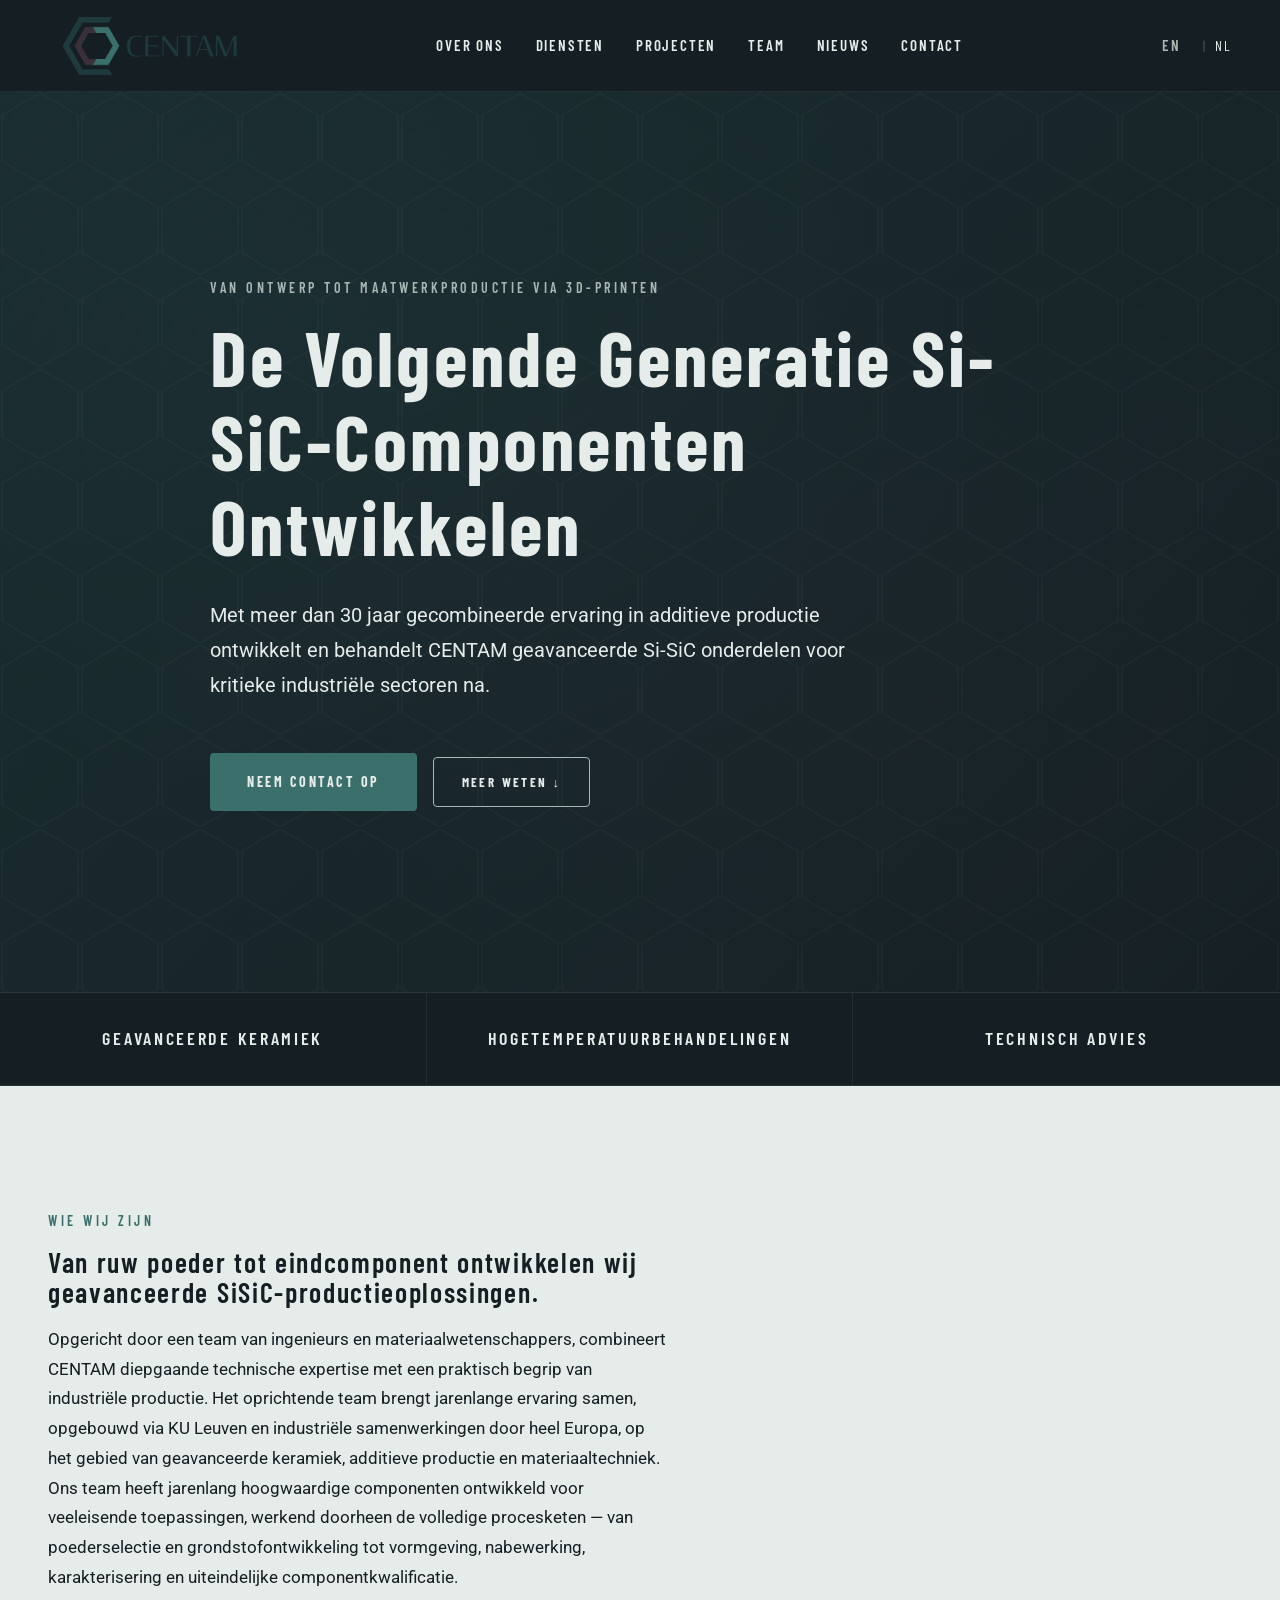
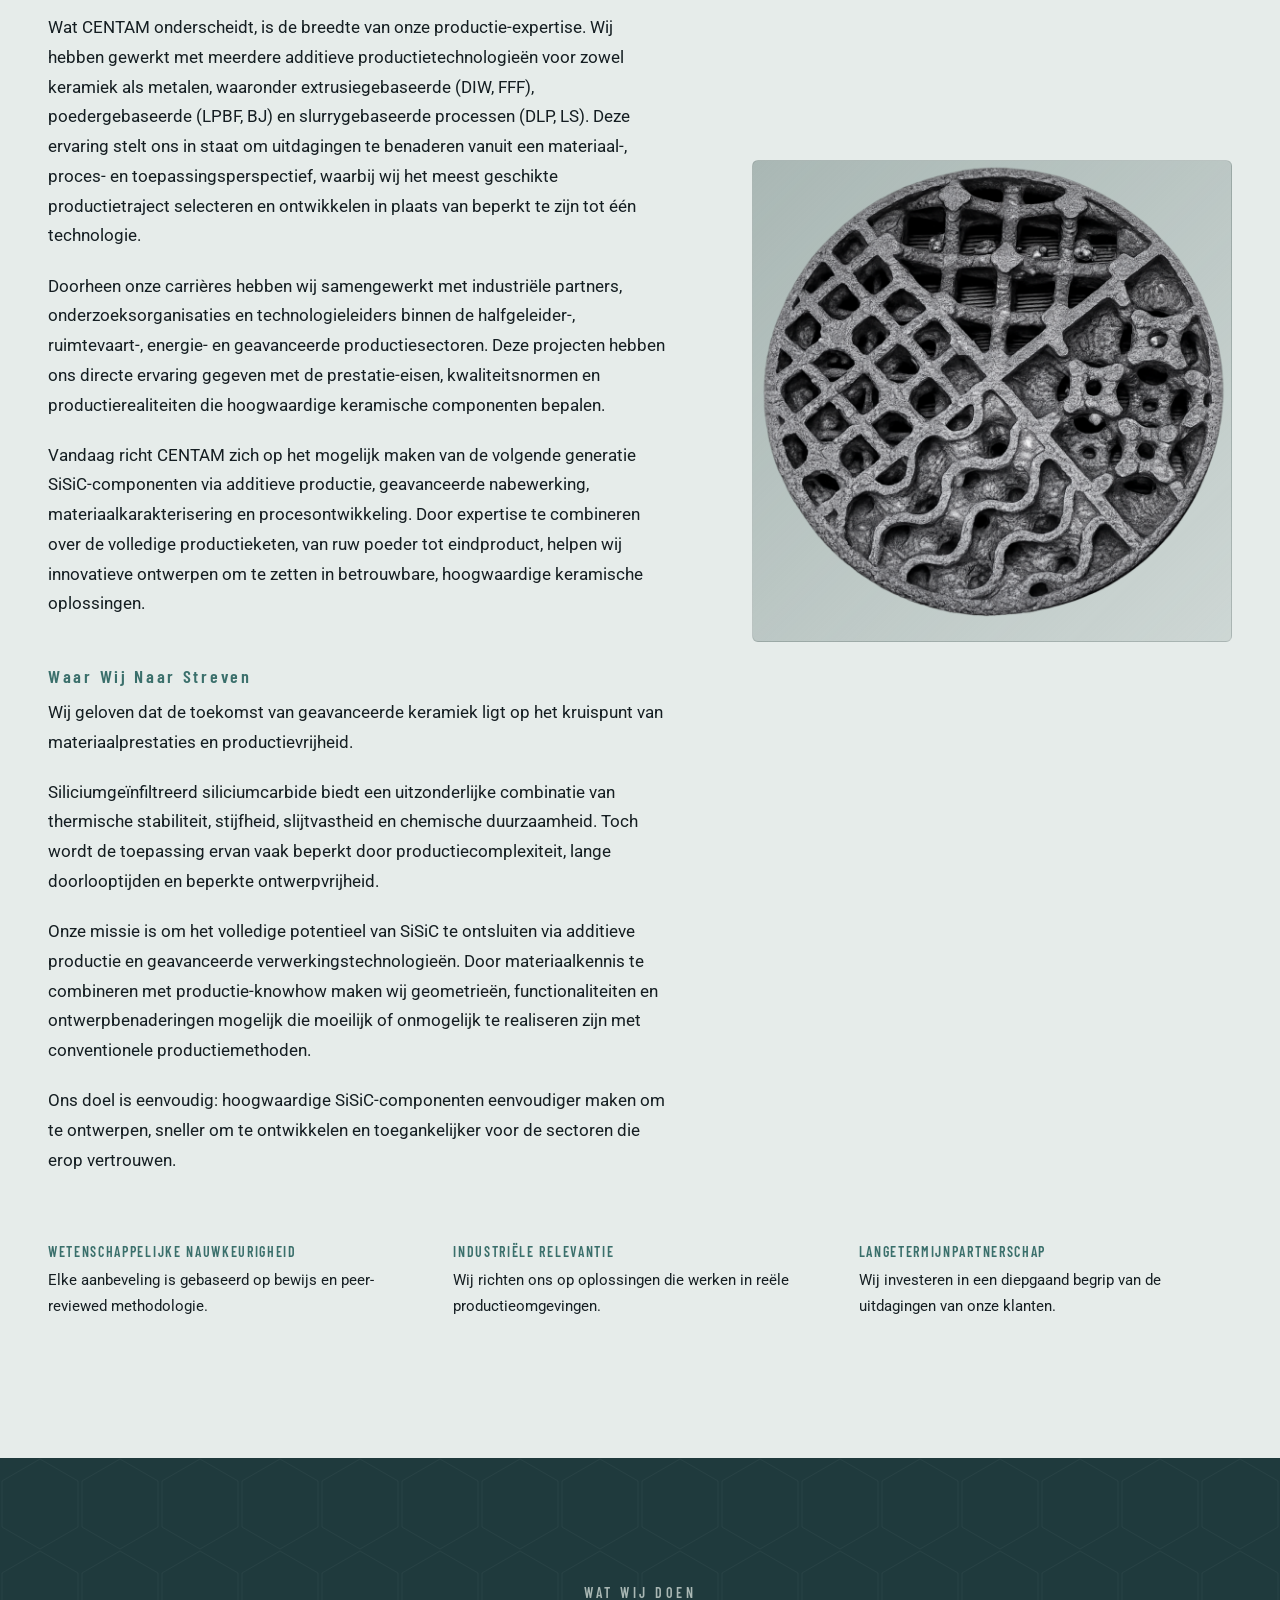
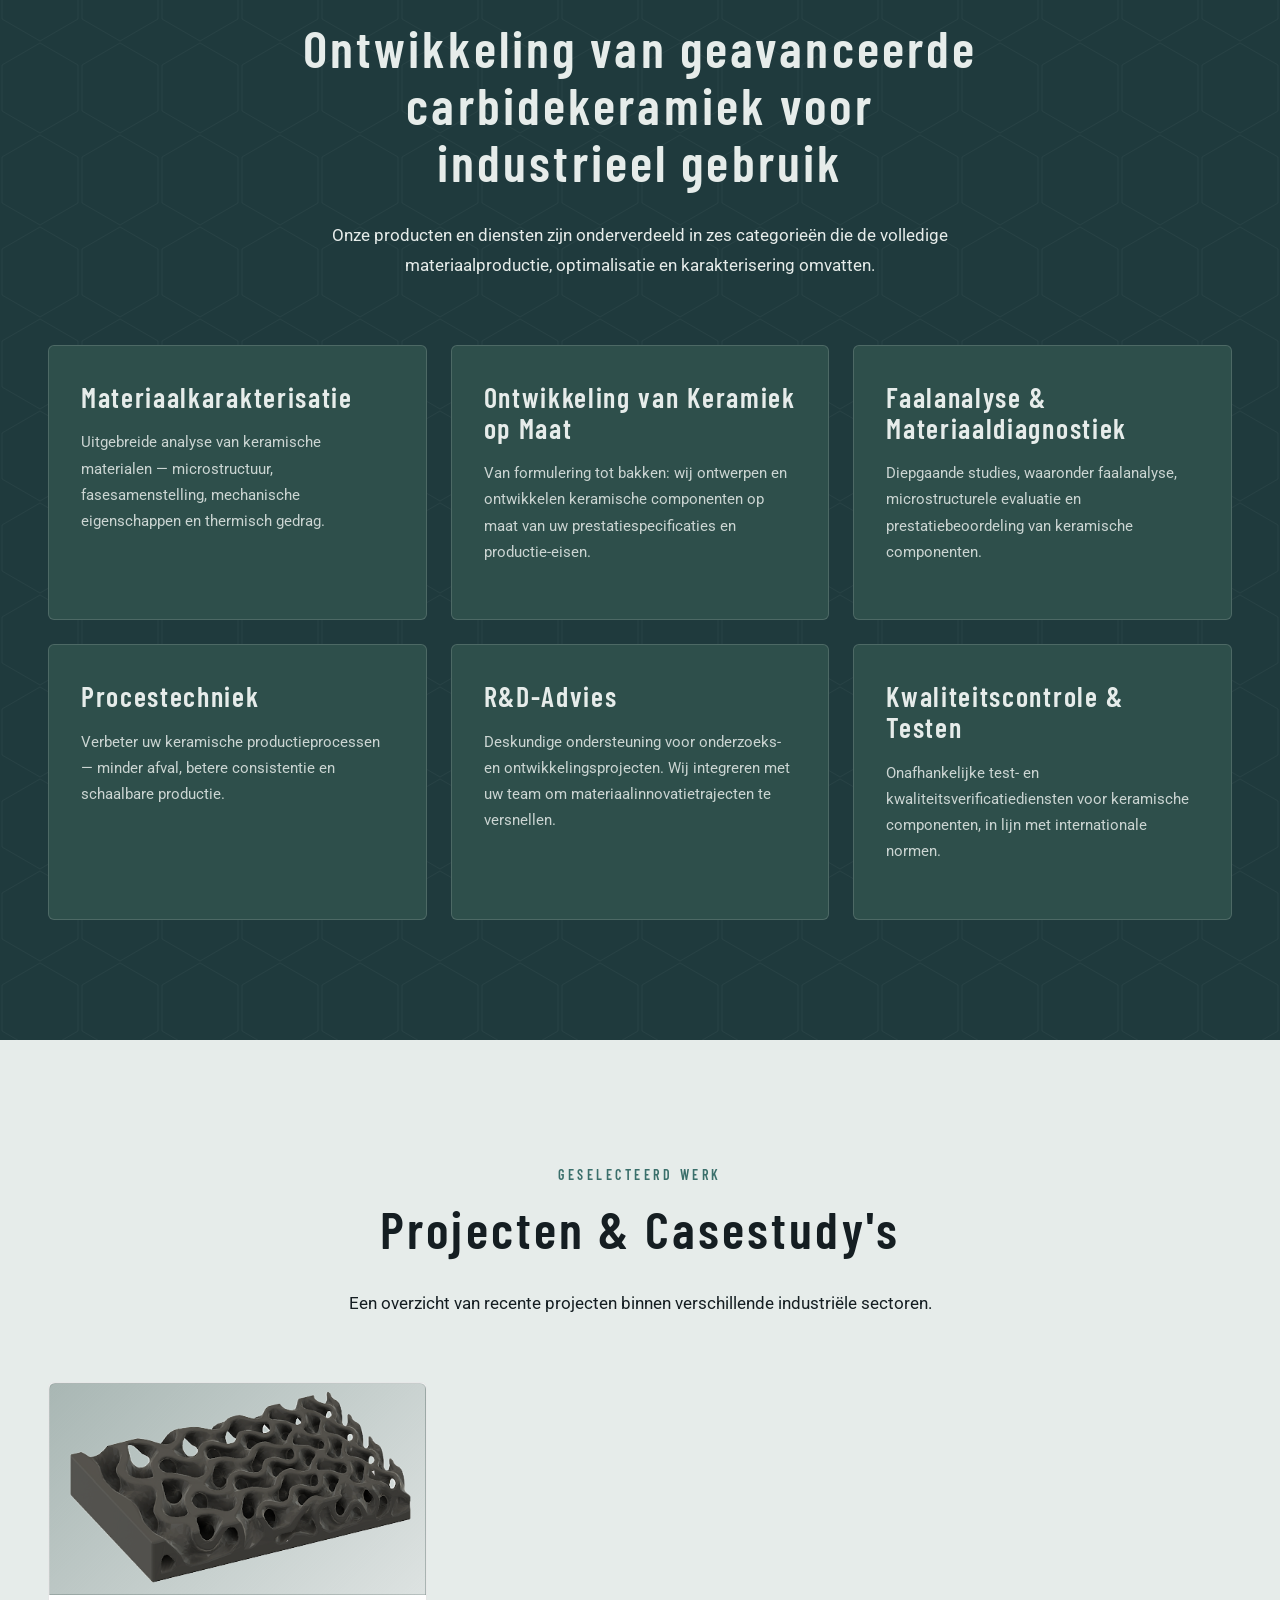
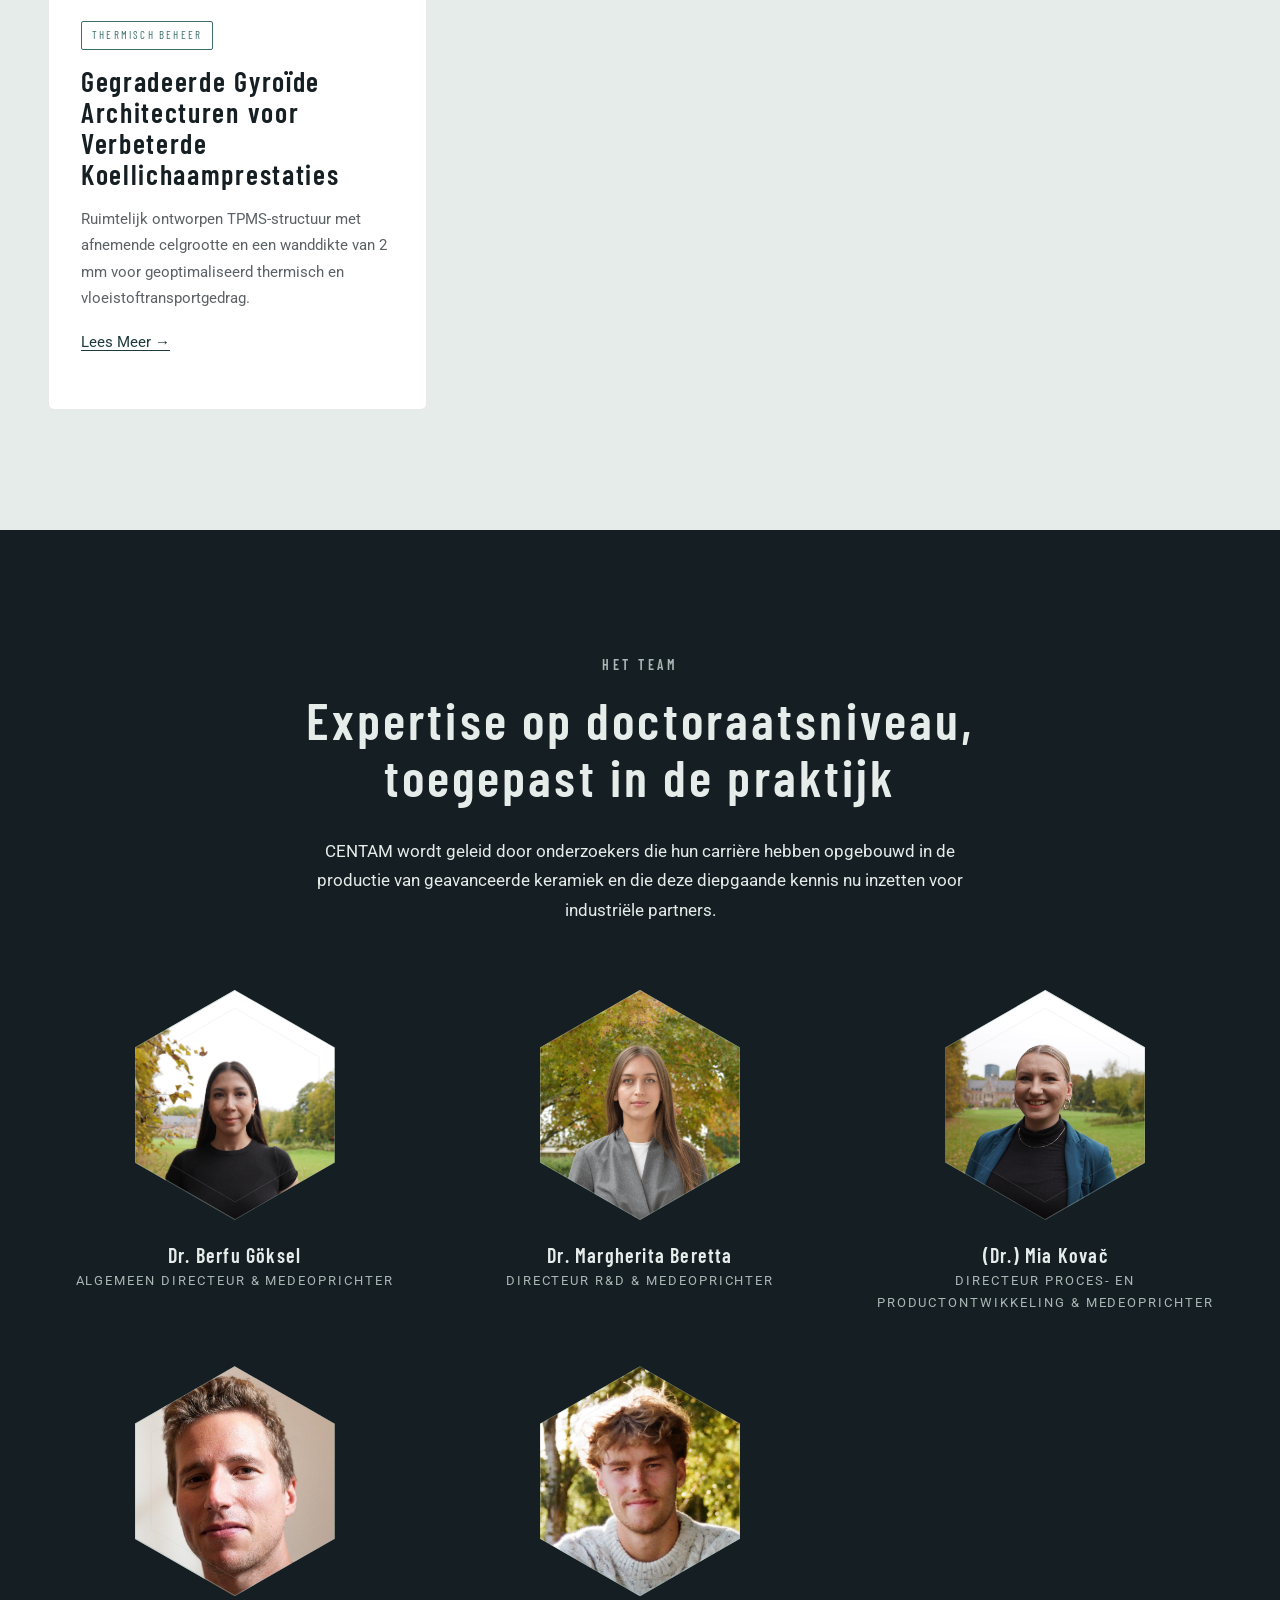
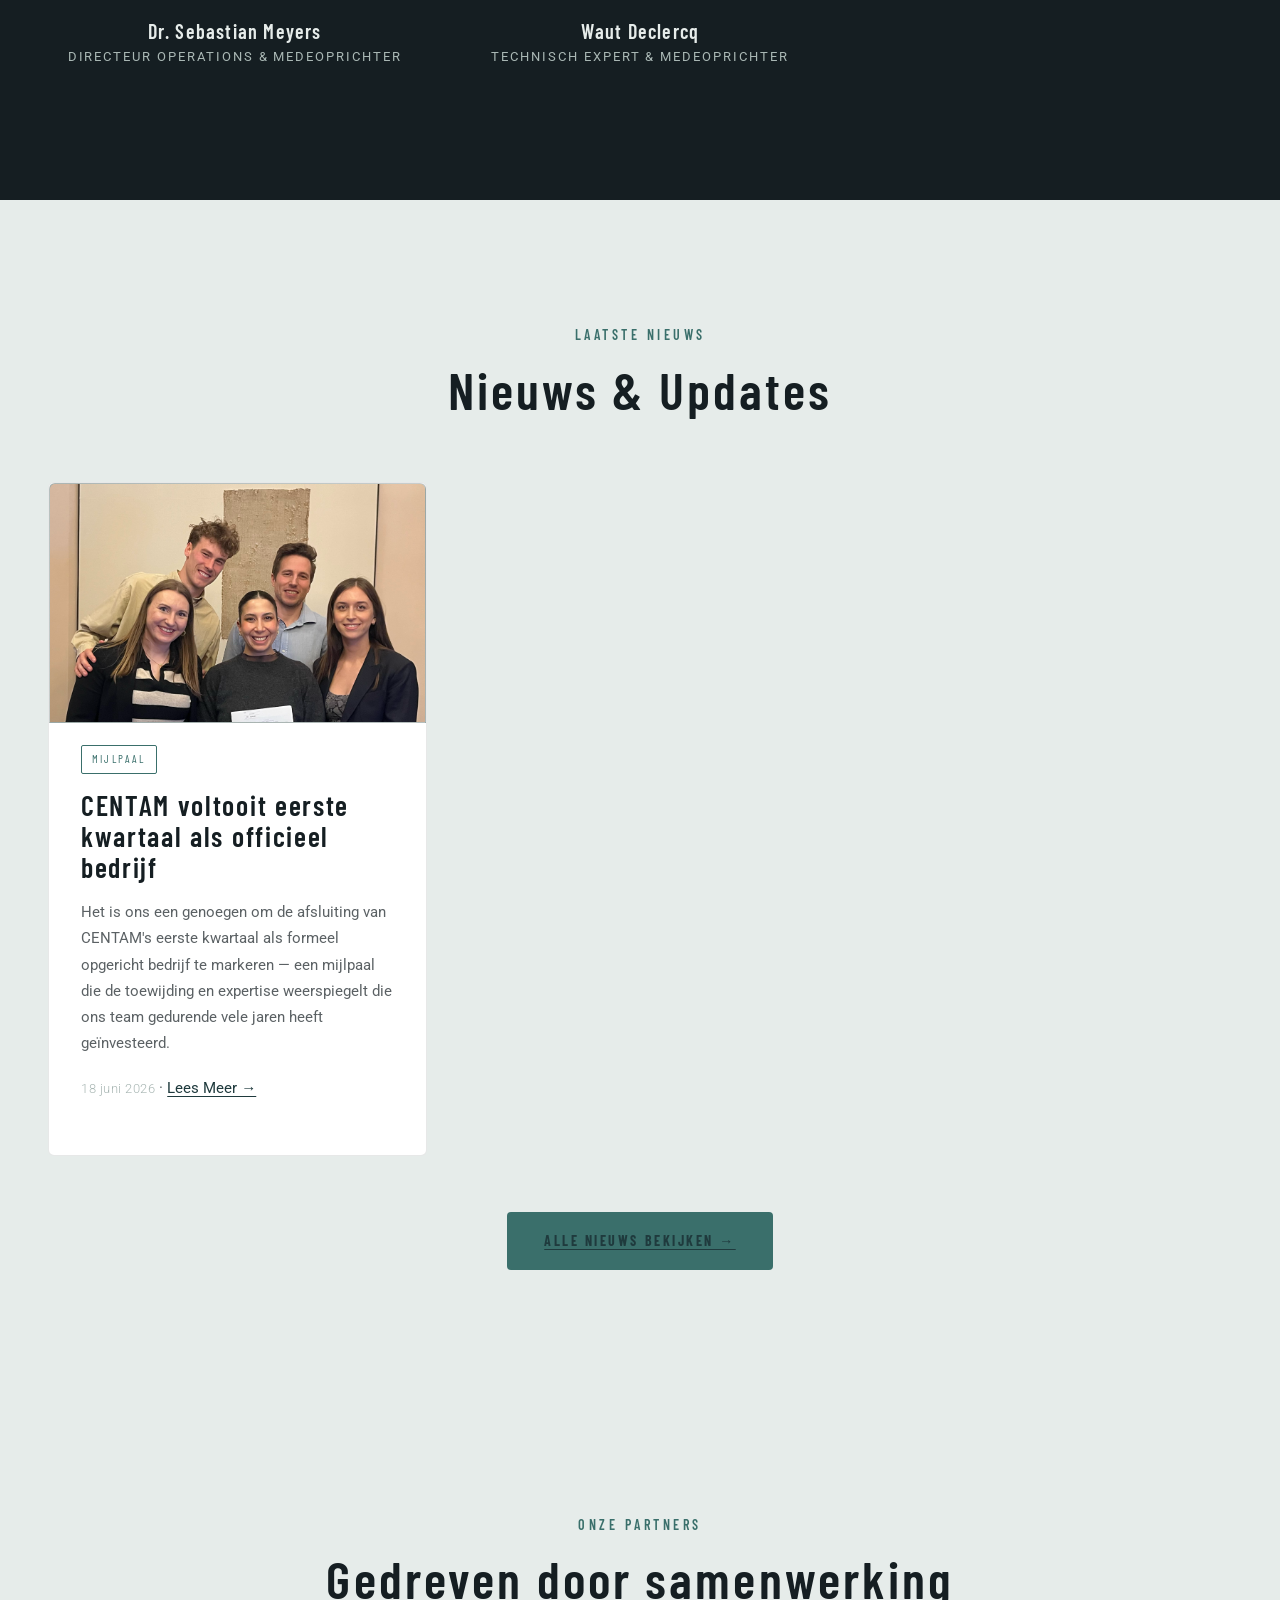
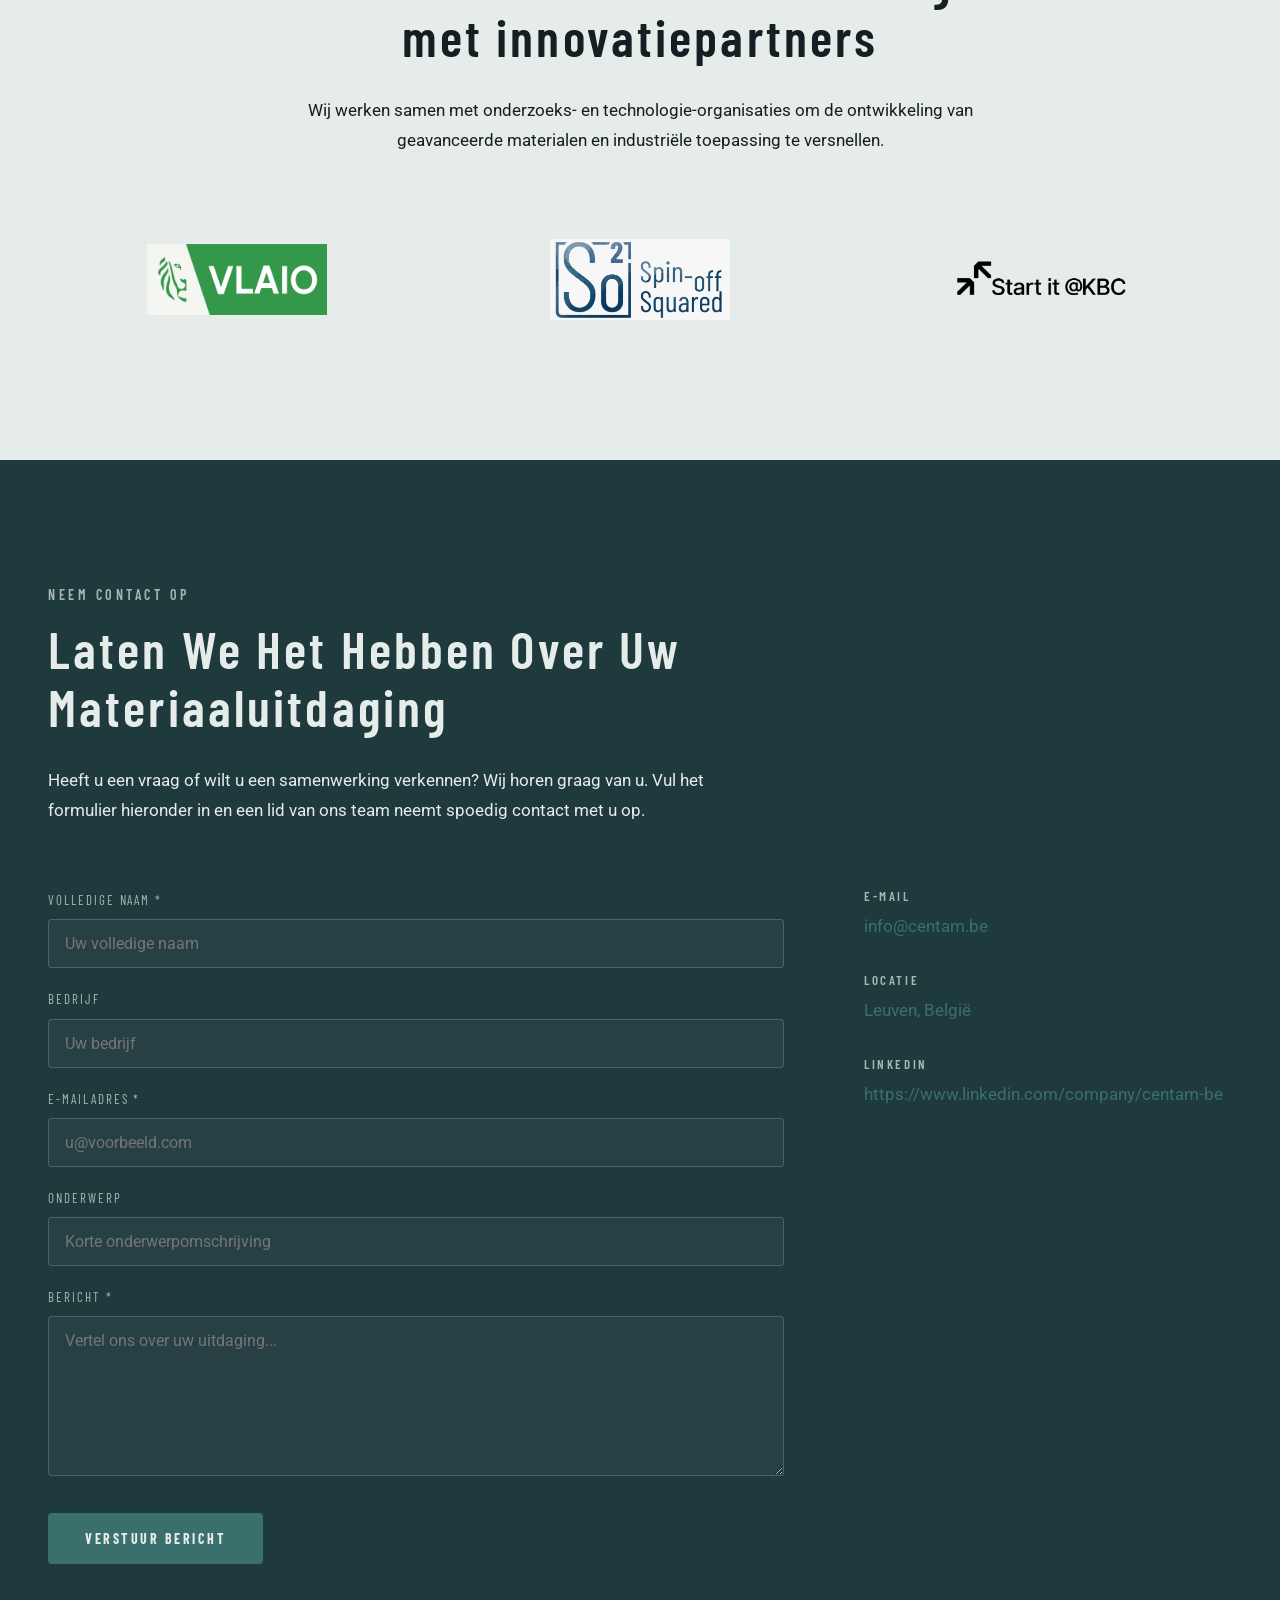
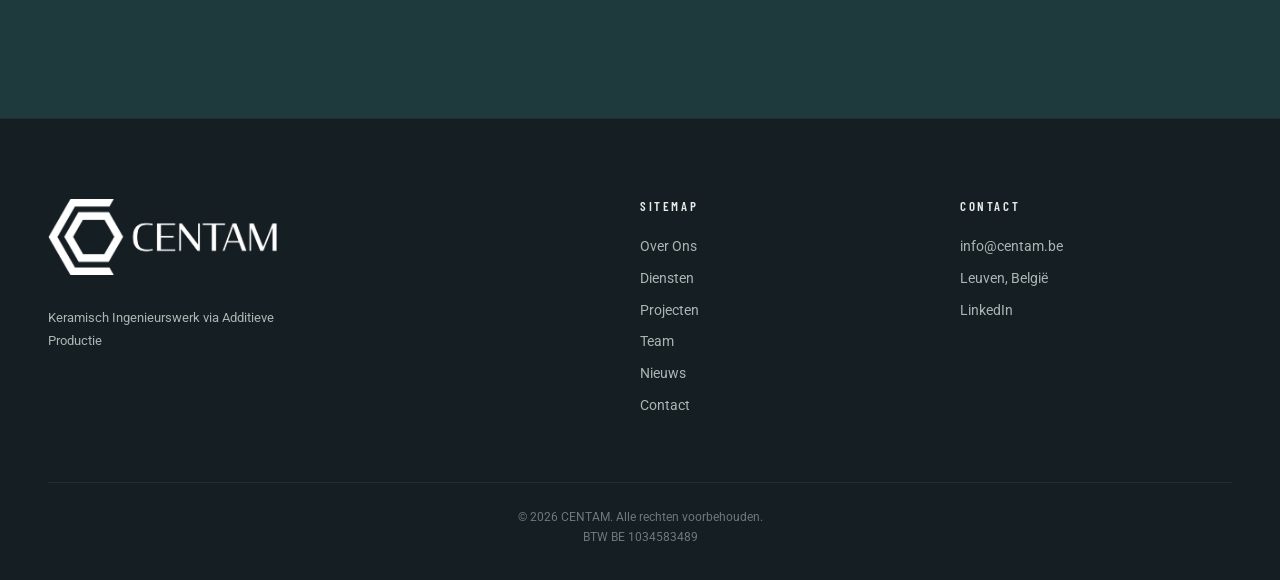
==== nl/index.html @ 3ed4b767 "fix contact error message" ====
<!doctype html>
<html lang="nl">
  <head>
    <meta charset="UTF-8" />
    <meta name="viewport" content="width=device-width, initial-scale=1.0" />
    <link rel="icon" type="image/png" sizes="32x32" href="../favicon-32x32.png" />
    <link rel="icon" type="image/png" sizes="16x16" href="../favicon-16x16.png" />
    <link rel="apple-touch-icon" sizes="180x180" href="../apple-touch-icon.png" />
    <title>CENTAM | Geavanceerde Keramiek &amp; Metalen | België</title>
    <meta name="description" content="CENTAM ontwikkelt en behandelt geavanceerde Si-SiC keramische onderdelen via additieve productie voor de ruimtevaart-, energie-, halfgeleider- en industriële sector. Gevestigd in Leuven, België." />
    <meta property="og:type" content="website" />
    <meta property="og:title" content="CENTAM | Geavanceerde Keramiek &amp; Metalen | België" />
    <meta property="og:description" content="CENTAM ontwikkelt en behandelt geavanceerde Si-SiC keramische onderdelen via additieve productie voor de ruimtevaart-, energie-, halfgeleider- en industriële sector." />
    <meta property="og:image" content="https://centam.be/assets/Centam_Logo_Hexagon_Name_Green_Maroon_300dpi.png" />
    <meta property="og:url" content="https://centam.be/nl/" />

    <!-- Google Fonts -->
    <link rel="preconnect" href="https://fonts.googleapis.com" />
    <link rel="preconnect" href="https://fonts.gstatic.com" crossorigin />
    <link
      href="https://fonts.googleapis.com/css2?family=Barlow+Condensed:wght@500;600;700&family=Roboto:wght@300;400;500&display=swap"
      rel="stylesheet"
    />

    <!-- Site styles -->
    <link rel="stylesheet" href="../styles.css" />
  </head>
  <body>
    <!-- ============================================================
       SITE HEADER / NAVIGATION (sticky, transparent over hero)
       ============================================================ -->
    <header class="site-header">
      <div class="nav-inner">
        <a href="#" class="nav-logo">
          <img
            src="/assets/Centam_Logo_Hexagon_Name_Green_Maroon_300dpi.png"
            alt="Keramisch ingenieurswerk via additieve productie"
          />
        </a>
        <nav class="nav-menu" id="primary-nav">
          <a href="#about">Over Ons</a>
          <a href="#services">Diensten</a>
          <a href="#projects">Projecten</a>
          <a href="#team">Team</a>
          <a href="#news">Nieuws</a>
          <a href="#contact">Contact</a>
          <a href="../index.html" class="nav-lang-mobile js-lang-link">EN</a>
        </nav>
        <div class="nav-lang"><a href="../index.html" class="js-lang-link">EN</a><span class="nav-lang__divider">|</span><span class="nav-lang__active">NL</span></div>
        <button
          class="nav-toggle"
          aria-label="Navigatiemenu in-/uitschakelen"
          aria-expanded="false"
          aria-controls="primary-nav"
        >
          <span></span><span></span><span></span>
        </button>
      </div>
    </header>

    <main>
      <!-- ========================================================
         HERO — Dark Green
         ======================================================== -->
      <section class="centam-hero" id="hero">
        <div class="img-hero"></div>
        <div>
          <div class="centam-eyebrow">
            Van ontwerp tot maatwerkproductie via 3D-printen
          </div>
          <h1>De Volgende Generatie Si-SiC-Componenten Ontwikkelen</h1>
          <p>
            Met meer dan 30 jaar gecombineerde ervaring in additieve productie
            ontwikkelt en behandelt CENTAM geavanceerde Si-SiC onderdelen voor
            kritieke industriële sectoren na.
          </p>
          <div class="hero-actions">
            <a href="mailto:info@centam.be" class="centam-button" target="_blank" rel="noopener noreferrer">Neem Contact Op</a>
            <a href="#about" class="centam-button centam-button-ghost"
              >Meer Weten ↓</a
            >
          </div>
        </div>
      </section>

      <!-- ========================================================
         PILLARS — Near Black strip
         ======================================================== -->
      <div class="centam-pillars">
        <div><h4>Geavanceerde Keramiek</h4></div>
        <div><h4>Hogetemperatuurbehandelingen</h4></div>
        <div><h4>Technisch Advies</h4></div>
      </div>

      <!-- ========================================================
         ABOUT — Cream
         ======================================================== -->
      <section class="centam-section centam-section-light" id="about">
        <div class="centam-container">
          <div class="about-grid">
            <div>
              <span class="maroon-bar"></span>
              <div class="centam-eyebrow">Wie Wij Zijn</div>
              <h3>Van ruw poeder tot eindcomponent ontwikkelen wij geavanceerde SiSiC-productieoplossingen.</h3>
            <p>Opgericht door een team van ingenieurs en materiaalwetenschappers, combineert CENTAM diepgaande technische expertise met een praktisch begrip van industriële productie. Het oprichtende team brengt jarenlange ervaring samen, opgebouwd via KU Leuven en industriële samenwerkingen door heel Europa, op het gebied van geavanceerde keramiek, additieve productie en materiaaltechniek. Ons team heeft jarenlang hoogwaardige componenten ontwikkeld voor veeleisende toepassingen, werkend doorheen de volledige procesketen — van poederselectie en grondstofontwikkeling tot vormgeving, nabewerking, karakterisering en uiteindelijke componentkwalificatie.</p>
              <p>
                Wat CENTAM onderscheidt, is de breedte van onze productie-expertise. Wij hebben gewerkt met meerdere additieve productietechnologieën voor zowel keramiek als metalen, waaronder extrusiegebaseerde (DIW, FFF), poedergebaseerde (LPBF, BJ) en slurrygebaseerde processen (DLP, LS). Deze ervaring stelt ons in staat om uitdagingen te benaderen vanuit een materiaal-, proces- en toepassingsperspectief, waarbij wij het meest geschikte productietraject selecteren en ontwikkelen in plaats van beperkt te zijn tot één technologie.</p>
            <p>Doorheen onze carrières hebben wij samengewerkt met industriële partners, onderzoeksorganisaties en technologieleiders binnen de halfgeleider-, ruimtevaart-, energie- en geavanceerde productiesectoren. Deze projecten hebben ons directe ervaring gegeven met de prestatie-eisen, kwaliteitsnormen en productierealiteiten die hoogwaardige keramische componenten bepalen.
              </p>
              <p>
                Vandaag richt CENTAM zich op het mogelijk maken van de volgende generatie SiSiC-componenten via additieve
                productie, geavanceerde nabewerking, materiaalkarakterisering en procesontwikkeling. Door expertise te combineren over de volledige productieketen, van ruw poeder tot eindproduct, helpen wij innovatieve ontwerpen om te zetten in betrouwbare, hoogwaardige keramische oplossingen.
              </p>
              <h3 class="about-strive-heading">Waar Wij Naar Streven</h3>
              <p>
                Wij geloven dat de toekomst van geavanceerde keramiek ligt op het kruispunt van materiaalprestaties en productievrijheid.</p>
            <p>Siliciumgeïnfiltreerd siliciumcarbide biedt een uitzonderlijke combinatie van thermische stabiliteit, stijfheid, slijtvastheid en chemische duurzaamheid. Toch wordt de toepassing ervan vaak beperkt door productiecomplexiteit, lange doorlooptijden en beperkte ontwerpvrijheid.</p>
            <p> Onze
                missie is om het volledige potentieel van SiSiC te ontsluiten via additieve productie en geavanceerde verwerkingstechnologieën. Door materiaalkennis te combineren met productie-knowhow maken wij geometrieën, functionaliteiten en ontwerpbenaderingen mogelijk die moeilijk of onmogelijk te realiseren zijn met conventionele productiemethoden.</p>
            <p>Ons doel is eenvoudig: hoogwaardige
                SiSiC-componenten eenvoudiger maken om te ontwerpen, sneller om te ontwikkelen en toegankelijker voor de sectoren die erop vertrouwen.
              </p>
            </div>
            <div>
              <div class="img-placeholder img-placeholder--about">
                <img
                  src="/assets/gyroid-sandblasted-e1781793578906.png"
                  alt="Gyroïde roosterstructuur"
                />
              </div>
            </div>
          </div>
          <div class="values-grid">
            <div class="value-item">
              <h4>WETENSCHAPPELIJKE NAUWKEURIGHEID</h4>
              <p>
                Elke aanbeveling is gebaseerd op bewijs en peer-reviewed
                methodologie.
              </p>
            </div>
            <div class="value-item">
              <h4>INDUSTRIËLE RELEVANTIE</h4>
              <p>
                Wij richten ons op oplossingen die werken in reële productieomgevingen.
              </p>
            </div>
            <div class="value-item">
              <h4>LANGETERMIJNPARTNERSCHAP</h4>
              <p>Wij investeren in een diepgaand begrip van de uitdagingen van onze klanten.</p>
            </div>
          </div>
        </div>
      </section>

      <!-- ========================================================
         SERVICES — Dark Green
         ======================================================== -->
      <section class="centam-section centam-section-darker" id="services">
        <div class="centam-container">
          <div class="section-intro">
            <div class="centam-eyebrow">Wat Wij Doen</div>
            <h2>Ontwikkeling van geavanceerde carbidekeramiek voor industrieel gebruik</h2>
            <p>
              Onze producten en diensten zijn onderverdeeld in zes categorieën die de
              volledige materiaalproductie, optimalisatie en karakterisering omvatten.
            </p>
          </div>
          <div class="centam-card-grid">
            <div class="centam-card">
              <h3>Materiaalkarakterisatie</h3>
              <p>
                Uitgebreide analyse van keramische materialen — microstructuur,
                fasesamenstelling, mechanische eigenschappen en thermisch gedrag.
              </p>
            </div>
            <div class="centam-card">
              <h3>Ontwikkeling van Keramiek op Maat</h3>
              <p>
                Van formulering tot bakken: wij ontwerpen en ontwikkelen keramische
                componenten op maat van uw prestatiespecificaties en
                productie-eisen.
              </p>
            </div>
            <div class="centam-card">
              <h3>Faalanalyse &amp; Materiaaldiagnostiek</h3>
              <p>
                Diepgaande studies, waaronder faalanalyse, microstructurele
                evaluatie en prestatiebeoordeling van keramische componenten.
              </p>
            </div>
            <div class="centam-card">
              <h3>Procestechniek</h3>
              <p>
                Verbeter uw keramische productieprocessen — minder afval,
                betere consistentie en schaalbare productie.
              </p>
            </div>
            <div class="centam-card">
              <h3>R&amp;D-Advies</h3>
              <p>
                Deskundige ondersteuning voor onderzoeks- en
                ontwikkelingsprojecten. Wij integreren met uw team om
                materiaalinnovatietrajecten te versnellen.
              </p>
            </div>
            <div class="centam-card">
              <h3>Kwaliteitscontrole &amp; Testen</h3>
              <p>
                Onafhankelijke test- en kwaliteitsverificatiediensten voor
                keramische componenten, in lijn met internationale normen.
              </p>
            </div>
          </div>
        </div>
      </section>

      <!-- ========================================================
         PROJECTS — Cream
         Cards are rendered from the shared `projects` data
         (projects.nl.js) by renderProjectCards() in script.js.
         Add a project there and a card appears automatically.
         ======================================================== -->
      <section class="centam-section centam-section-light" id="projects">
        <div class="centam-container">
          <div class="section-intro">
            <span class="maroon-bar maroon-bar--center"></span>
            <div class="centam-eyebrow">Geselecteerd Werk</div>
            <h2>Projecten &amp; Casestudy's</h2>
            <p>
              Een overzicht van recente projecten binnen verschillende
              industriële sectoren.
            </p>
          </div>
          <div class="centam-card-grid" id="projects-grid"></div>
        </div>
      </section>

      <!-- ========================================================
         TEAM — Near Black (hexagon photos)
         ======================================================== -->
      <section class="centam-section centam-section-dark" id="team">
        <div class="centam-container">
          <div class="section-intro">
            <div class="centam-eyebrow">Het Team</div>
            <h2>Expertise op doctoraatsniveau, toegepast in de praktijk</h2>
            <p>
              CENTAM wordt geleid door onderzoekers die hun carrière hebben
              opgebouwd in de productie van geavanceerde keramiek en die deze
              diepgaande kennis nu inzetten voor industriële partners.
            </p>
          </div>
          <div class="centam-team-grid">
            <!-- Team member -->
            <div class="centam-team-member">
              <a href="https://www.linkedin.com/in/berfu-g%C3%B6ksel/" target="_blank" rel="noopener noreferrer" class="centam-linkedin">
              <div class="centam-team-photo">
                <img
                  src="/assets/Berfu-Goksel-photo.jpg"
                  alt="Dr. Berfu Göksel"
                />
                <svg viewBox="0 0 200 230">
                  <path
                    d="M100 0 L200 57.5 L200 172.5 L100 230 L0 172.5 L0 57.5 Z"
                    fill="none"
                    stroke="#A9B7B4"
                    stroke-width="1.5"
                    stroke-opacity="0.4"
                  />
                  <path
                    d="M100 18 L184 67 L184 163 L100 212 L16 163 L16 67 Z"
                    fill="none"
                    stroke="#A9B7B4"
                    stroke-width="0.8"
                    stroke-opacity="0.18"
                  />
                </svg>
              </div>
              <h3>Dr. Berfu Göksel</h3>
              </a>
            <div class="role">Algemeen Directeur &amp; Medeoprichter</div>

            </div>

            <!-- Team member -->
            <div class="centam-team-member">
              <a href="https://www.linkedin.com/in/margherita-beretta-384769174/" target="_blank" rel="noopener noreferrer" class="centam-linkedin">
              <div class="centam-team-photo">
                <img
                  src="/assets/Marghe.jpg"
                  alt="Dr. Margherita Beretta"
                />
                <svg viewBox="0 0 200 230">
                  <path
                    d="M100 0 L200 57.5 L200 172.5 L100 230 L0 172.5 L0 57.5 Z"
                    fill="none"
                    stroke="#A9B7B4"
                    stroke-width="1.5"
                    stroke-opacity="0.4"
                  />
                  <path
                    d="M100 18 L184 67 L184 163 L100 212 L16 163 L16 67 Z"
                    fill="none"
                    stroke="#A9B7B4"
                    stroke-width="0.8"
                    stroke-opacity="0.18"
                  />
                </svg>
              </div>
              <h3>Dr. Margherita Beretta</h3>
            </a>
              <div class="role">Directeur R&amp;D &amp; Medeoprichter</div>

            </div>

            <!-- Team member -->
            <div class="centam-team-member">
              <a href="https://www.linkedin.com/in/mia-kovac/" target="_blank" rel="noopener noreferrer" class="centam-linkedin">
              <div class="centam-team-photo">
                <img
                  src="/assets/DSC00860-e1781275907123.jpg"
                  alt="Dr. Mia Kovač"
                />
                <svg viewBox="0 0 200 230">
                  <path
                    d="M100 0 L200 57.5 L200 172.5 L100 230 L0 172.5 L0 57.5 Z"
                    fill="none"
                    stroke="#A9B7B4"
                    stroke-width="1.5"
                    stroke-opacity="0.4"
                  />
                  <path
                    d="M100 18 L184 67 L184 163 L100 212 L16 163 L16 67 Z"
                    fill="none"
                    stroke="#A9B7B4"
                    stroke-width="0.8"
                    stroke-opacity="0.18"
                  />
                </svg>
              </div>
              <h3>(Dr.) Mia Kovač</h3></a>
              <div class="role">
                Directeur Proces- en Productontwikkeling &amp; Medeoprichter
              </div>

            </div>

            <!-- Team member -->
            <div class="centam-team-member">
              <a href="https://www.linkedin.com/in/sebastian-meyers-b3541275/" target="_blank" rel="noopener noreferrer" class="centam-linkedin">
              <div class="centam-team-photo">
                <img
                  src="/assets/Seb-e1781276645237.jpg"
                  alt="Dr. Sebastian Meyers"
                />
                <svg viewBox="0 0 200 230">
                  <path
                    d="M100 0 L200 57.5 L200 172.5 L100 230 L0 172.5 L0 57.5 Z"
                    fill="none"
                    stroke="#A9B7B4"
                    stroke-width="1.5"
                    stroke-opacity="0.4"
                  />
                  <path
                    d="M100 18 L184 67 L184 163 L100 212 L16 163 L16 67 Z"
                    fill="none"
                    stroke="#A9B7B4"
                    stroke-width="0.8"
                    stroke-opacity="0.18"
                  />
                </svg>
              </div>
              <h3>Dr. Sebastian Meyers</h3>
              </a>
            <div class="role">Directeur Operations &amp; Medeoprichter</div>

            </div>

            <!-- Team member -->
            <div class="centam-team-member">
              <a href="https://www.linkedin.com/in/wautdeclercq/" target="_blank" rel="noopener noreferrer" class="centam-linkedin">
              <div class="centam-team-photo">
                <img
                  src="/assets/afbeelding.jpeg"
                  alt="Waut Declercq"
                />
                <svg viewBox="0 0 200 230">
                  <path
                    d="M100 0 L200 57.5 L200 172.5 L100 230 L0 172.5 L0 57.5 Z"
                    fill="none"
                    stroke="#A9B7B4"
                    stroke-width="1.5"
                    stroke-opacity="0.4"
                  />
                  <path
                    d="M100 18 L184 67 L184 163 L100 212 L16 163 L16 67 Z"
                    fill="none"
                    stroke="#A9B7B4"
                    stroke-width="0.8"
                    stroke-opacity="0.18"
                  />
                </svg>
              </div>
              <h3>Waut Declercq</h3></a>
              <div class="role">Technisch Expert &amp; Medeoprichter</div>

            </div>
          </div>
        </div>
      </section>

      <!-- ========================================================
         NEWS — Cream
         ======================================================== -->
      <section class="centam-section centam-section-light" id="news">
        <div class="centam-container">
          <div class="section-intro">
            <span class="maroon-bar maroon-bar--center"></span>
            <div class="centam-eyebrow">Laatste Nieuws</div>
            <h2>Nieuws &amp; Updates</h2>
          </div>
          <!-- Cards are rendered from the shared `newsArticles` data
             (news.nl.js) by renderNewsCards() in script.js. data-limit
             keeps this homepage preview to the latest 3; nl/news.html
             lists them all. -->
          <div class="centam-card-grid" id="news-grid" data-limit="3"></div>
          <div class="news-cta">
            <a href="news.html" class="centam-button">Alle Nieuws Bekijken →</a>
          </div>
        </div>
      </section>

    <!-- ========================================================
         PARTNERS — Cream
         ======================================================== -->
    <section class="centam-section centam-section-light" id="partners">
      <div class="centam-container">
        <div class="section-intro">
          <span class="maroon-bar maroon-bar--center"></span>
          <div class="centam-eyebrow">Onze Partners</div>
          <h2>Gedreven door samenwerking met innovatiepartners</h2>
          <p>Wij werken samen met onderzoeks- en technologie-organisaties om de ontwikkeling van geavanceerde materialen en industriële toepassing te versnellen.</p>
        </div>
        <div class="partners-grid">
          <a class="partner-logo" href="https://www.vlaio.be" target="_blank" rel="noreferrer noopener">
            <img src="/assets/VLAIO_sponsorlogo_vol.png" alt="VLAIO-logo">
          </a>
          <a class="partner-logo" href="https://www.sokwadraat.be" target="_blank" rel="noreferrer noopener">
            <img src="/assets/Screenshot-2026-06-18-at-15.10.50.png" alt="SO2-logo">
          </a>
          <a class="partner-logo" href="https://startit-x.com/en/accelerate/start-it-kbc" target="_blank" rel="noreferrer noopener">
            <img src="/assets/@KBC-black-e1781788468312.png" alt="StartIt-logo">
          </a>
        </div>
      </div>
    </section>

      <!-- ========================================================
         CONTACT — Dark Green
         ======================================================== -->
      <section class="centam-section centam-section-darker" id="contact">
        <div class="centam-container">
          <div class="contact-intro">
            <div class="centam-eyebrow">Neem Contact Op</div>
            <h2>Laten We Het Hebben Over Uw Materiaaluitdaging</h2>
            <p>
              Heeft u een vraag of wilt u een samenwerking verkennen? Wij horen
              graag van u. Vul het formulier hieronder in en een lid van ons
              team neemt spoedig contact met u op.
            </p>
          </div>
          <div class="centam-contact-grid">
            <form id="contact-form">
              <div class="form-field">
                <label>Volledige Naam *</label
                ><input id="name" type="text" placeholder="Uw volledige naam" />
              </div>
              <div class="form-field">
                <label>Bedrijf</label
                ><input id="company" type="text" placeholder="Uw bedrijf" />
              </div>
              <div class="form-field">
                <label>E-mailadres *</label
                ><input id="email" type="email" placeholder="u@voorbeeld.com" />
              </div>
              <div class="form-field">
                <label>Onderwerp</label
                ><input id="subject" type="text" placeholder="Korte onderwerpomschrijving" />
              </div>
              <div class="form-field form-field--message">
                <label>Bericht *</label
                ><textarea
                  id="message"
                  placeholder="Vertel ons over uw uitdaging..."
                ></textarea>
              </div>
              <button type="submit">Verstuur Bericht</button>
              <div class="form-note" id="form-note" role="status" aria-live="polite"></div>
            </form>
            <div>
              <h4 class="contact-label">E-MAIL</h4>
              <p class="contact-detail"><a href="mailto:info@centam.be" target="_blank" rel="noopener noreferrer">info@centam.be</a></p>
              <h4 class="contact-label">LOCATIE</h4>
              <p class="contact-detail"><a href="https://www.google.com/maps/place/Leuven/@50.88422,4.622966,12z/data=!3m1!4b1!4m6!3m5!1s0x47c160d05ebbdf85:0x40099ab2f4d5690!8m2!3d50.8791453!4d4.7024648!16zL20vMGs2YnQ?entry=ttu&g_ep=EgoyMDI2MDYxNi4wIKXMDSoASAFQAw%3D%3D" target="_blank" rel="noopener noreferrer">Leuven, België</a></p>
              <h4 class="contact-label">LINKEDIN</h4>
              <p>
                <a href="https://www.linkedin.com/company/centam-be" target="_blank" rel="noopener noreferrer" class="contact-link"
                  >https://www.linkedin.com/company/centam-be</a
                >
              </p>
            </div>
          </div>
        </div>
      </section>
    </main>

    <!-- ============================================================
       SITE FOOTER
       ============================================================ -->
    <footer class="site-footer">
      <div class="centam-container">
        <div class="footer-grid">
          <div>
            <div class="nav-logo footer-logo footer-brand">
              <img
                src="/assets/Centam_Logo_Hexagon_Name_White_300ppi.png"
                alt="CENTAM"
              />
            </div>
            <p class="footer-tagline">
              Keramisch Ingenieurswerk via Additieve Productie
            </p>
          </div>
          <div>
            <h4>Sitemap</h4>
            <a href="#about">Over Ons</a><a href="#services">Diensten</a
            ><a href="#projects">Projecten</a> <a href="#team">Team</a
            ><a href="#news">Nieuws</a><a href="mailto:info@centam.be" target="_blank" rel="noopener noreferrer">Contact</a>
          </div>
          <div>
            <h4>Contact</h4>
            <a href="mailto:info@centam.be" target="_blank" rel="noopener noreferrer">info@centam.be</a>
            <a href="https://www.google.com/maps/place/Leuven/@50.88422,4.622966,12z/data=!3m1!4b1!4m6!3m5!1s0x47c160d05ebbdf85:0x40099ab2f4d5690!8m2!3d50.8791453!4d4.7024648!16zL20vMGs2YnQ?entry=ttu&g_ep=EgoyMDI2MDYxNi4wIKXMDSoASAFQAw%3D%3D" target="_blank" rel="noopener noreferrer">Leuven, België</a><a href="https://www.linkedin.com/company/centam-be" target="_blank" rel="noopener noreferrer">LinkedIn</a>
          </div>
        </div>
        <div class="footer-bottom">© 2026 CENTAM. Alle rechten voorbehouden.<br>BTW BE 1034583489</div>
      </div>
    </footer>

    <!-- Site scripts (data files load first, then behavior) -->
    <script src="../projects.nl.js"></script>
    <script src="../news.nl.js"></script>
    <script src="../script.js"></script>
  </body>
</html>
---- styles.css ----
/* =============================================================
   CENTAM — Custom CSS
   Originally authored for WordPress (Appearance → Customize →
   Additional CSS). Preserved as the single stylesheet for this
   standalone preview so the rendered result is byte-for-byte
   identical to the original design.
   ============================================================= */

/* -------------------------------------------------------------
   1. GOOGLE FONTS
   (Loaded via <link> tags in index.html)
   ------------------------------------------------------------- */

/* -------------------------------------------------------------
   2. DESIGN TOKENS (CSS variables — single source of truth)
   ------------------------------------------------------------- */
:root {
  /* Palette — 7 approved colors only */
  --centam-near-black: #151e22;
  --centam-dark-green: #1f3a3d;
  --centam-green: #2e4f4b;
  --centam-light-green: #3a6f6b;
  --centam-mint: #a9b7b4;
  --centam-cream: #e6ecea;
  --centam-maroon: #6a4d6a;

  /* Semantic aliases */
  --bg-primary: var(--centam-near-black);
  --bg-section-dark: var(--centam-dark-green);
  --bg-section-light: var(--centam-cream);
  --text-on-dark: var(--centam-cream);
  --text-on-light: var(--centam-near-black);
  --text-meta: var(--centam-mint);
  --action: var(--centam-light-green);
  --accent: var(--centam-maroon);
  --error-red: #d32f2f;

  /* Typography */
  --font-heading: "Barlow Condensed", sans-serif;
  --font-body: "Roboto", sans-serif;

  /* Spacing rhythm */
  --section-padding-y-desktop: 120px;
  --section-padding-y-mobile: 60px;
  --container-max: 1280px;
  --gutter-desktop: 48px;
  --gutter-mobile: 20px;

  /* Motion */
  --transition-fast: 200ms ease;
  --transition-medium: 300ms ease;

  /* Radii / borders */
  --radius-button: 4px;
  --radius-card: 6px;
  --border-mint: 1px solid rgba(169, 183, 180, 0.25);

  /* Hexagon mesh overlay — single source of truth for the texture
     and its tile size, reused by the hero and the dark sections. */
  --hex-mesh: url("data:image/svg+xml;utf8,<svg xmlns='http://www.w3.org/2000/svg' width='80' height='92' viewBox='0 0 80 92'><path fill='none' stroke='%23A9B7B4' stroke-width='0.6' stroke-opacity='0.1' d='M40 1 78 23 78 69 40 91 2 69 2 23z'/></svg>");
  --hex-mesh-size: 80px 92px;

  /* Nav */
  --nav-height: 80px;
}

/* -------------------------------------------------------------
   3. RESET + BASE
   ------------------------------------------------------------- */
body {
  background-color: var(--bg-primary);
  color: var(--text-on-dark);
  font-family: var(--font-body);
  font-weight: 400;
  font-size: 17px;
  line-height: 1.7;
  -webkit-font-smoothing: antialiased;
  -moz-osx-font-smoothing: grayscale;
  /* Long words / URLs wrap instead of forcing horizontal scroll on narrow
     screens (e.g. the contact LinkedIn URL, footer links). */
  overflow-wrap: break-word;
}

* {
  box-sizing: border-box;
}

/* Images never exceed their container — without this, a picture wider than
   the viewport (e.g. the About gyroid render) forces its grid track wide and
   pushes the whole page into horizontal overflow on mobile. More specific
   rules (nav/footer logos, team photos) still win their own sizing. */
img {
  max-width: 100%;
  height: auto;
}

/* -------------------------------------------------------------
   4. TYPOGRAPHY
   ------------------------------------------------------------- */
h1,
h2,
h3,
h4,
h5,
h6,
.wp-block-heading {
  font-family: var(--font-heading);
  font-weight: 700;
  letter-spacing: 0.05em;
  line-height: 1.1;
  color: inherit;
  margin: 0 0 0.6em;
}

h1,
.wp-block-heading.is-style-h1 {
  font-size: clamp(40px, 6vw, 80px);
  font-weight: 700;
  letter-spacing: 0.04em;
  text-transform: none;
}

h2,
.wp-block-heading.is-style-h2 {
  font-size: clamp(32px, 4.2vw, 52px);
  font-weight: 600;
  letter-spacing: 0.06em;
}

h3 {
  font-size: clamp(22px, 2.4vw, 28px);
  font-weight: 600;
  letter-spacing: 0.06em;
}

h4 {
  font-size: 20px;
  font-weight: 600;
  letter-spacing: 0.08em;
}
h5 {
  font-size: 16px;
  font-weight: 600;
  letter-spacing: 0.1em;
  text-transform: uppercase;
}
h6 {
  font-size: 14px;
  font-weight: 600;
  letter-spacing: 0.12em;
  text-transform: uppercase;
  color: var(--text-meta);
}

p {
  font-family: var(--font-body);
  font-size: 17px;
  line-height: 1.75;
  margin: 0 0 1.2em;
  font-weight: 400;
}

/* Eyebrow label above section/hero headlines */
.centam-eyebrow,
.is-style-centam-eyebrow {
  display: inline-block;
  font-family: var(--font-heading);
  font-weight: 600;
  font-size: 14px;
  letter-spacing: 0.25em;
  text-transform: uppercase;
  color: var(--centam-mint);
  margin-bottom: 1em;
}

/* Small / meta text */
.centam-meta,
small {
  font-family: var(--font-body);
  font-weight: 300;
  font-size: 13px;
  letter-spacing: 0.04em;
  color: var(--text-meta);
}

/* Links */
a {
  color: var(--centam-light-green);
  text-decoration: none;
  transition: color var(--transition-fast);
}
a:hover {
  color: var(--centam-mint);
}

/* On light sections */
.centam-section-light a {
  color: var(--centam-dark-green);
  text-decoration: underline;
  text-decoration-thickness: 1px;
  text-underline-offset: 3px;
}
.centam-section-light a:hover {
  color: var(--centam-light-green);
}

/* -------------------------------------------------------------
   5. LAYOUT — containers, sections
   ------------------------------------------------------------- */
.centam-container,
.wp-block-group.alignwide,
.wp-block-group.alignfull > :not(.alignfull) {
  max-width: var(--container-max);
  margin-left: auto;
  margin-right: auto;
  padding-left: var(--gutter-desktop);
  padding-right: var(--gutter-desktop);
}

.centam-section {
  padding-top: var(--section-padding-y-desktop);
  padding-bottom: var(--section-padding-y-desktop);
  position: relative;
}

.centam-section-dark {
  background-color: var(--centam-near-black);
  color: var(--text-on-dark);
}
.centam-section-darker {
  background-color: var(--centam-dark-green);
  color: var(--text-on-dark);
}
.centam-section-slate {
  background-color: var(--centam-slate);
  color: var(--text-on-dark);
}
.centam-section-light {
  background-color: var(--centam-cream);
  color: var(--text-on-light);
}
.centam-section-soft-grey {
  background-color: var(--centam-soft-grey);
  color: var(--text-on-light);
}
.centam-section-light-cream {
  background-color: var(--centam-light-cream);
  color: var(--text-on-light);
}

.centam-section-light h1,
.centam-section-light h2,
.centam-section-light h3,
.centam-section-light h4,
.centam-section-soft-grey h1,
.centam-section-soft-grey h2,
.centam-section-soft-grey h3,
.centam-section-soft-grey h4,
.centam-section-light-cream h1,
.centam-section-light-cream h2,
.centam-section-light-cream h3,
.centam-section-light-cream h4 {
  color: var(--centam-near-black);
}

.centam-section-light .centam-eyebrow,
.centam-section-soft-grey .centam-eyebrow,
.centam-section-light-cream .centam-eyebrow {
  color: var(--centam-light-green);
}

/* Hexagon mesh overlay — dark-green sections (.centam-section-darker).
   Painted as a repeating background layer over the section's solid
   colour, so it sits beneath all content (it can never hide text) and
   adds no layout shift. The near-black Team section
   (.centam-section-dark) and the cream / mint / light sections
   intentionally omit it, and Contact opts out below. The hero applies
   the same --hex-mesh via ::before (see section 7). */
.centam-section-darker {
  background-image: var(--hex-mesh);
  background-repeat: repeat;
  background-size: var(--hex-mesh-size);
}

/* Contact section opts out of the mesh — keeps its original clean,
   solid dark-green background (background-color is untouched). */
#contact {
  background-image: none;
}

/* Cards adapt to their section background */
.centam-section-soft-grey .centam-card {
  background-color: var(--centam-light-cream);
  border-color: rgba(21, 30, 34, 0.08);
}
.centam-section-soft-grey .centam-card h3 {
  color: var(--centam-near-black);
}
.centam-section-soft-grey .centam-card p {
  color: rgba(21, 30, 34, 0.7);
}
.centam-section-light-cream .centam-card {
  background-color: #ffffff;
  border-color: rgba(21, 30, 34, 0.08);
}
.centam-section-light-cream .centam-card h3 {
  color: var(--centam-near-black);
}
.centam-section-light-cream .centam-card p {
  color: rgba(21, 30, 34, 0.7);
}
.centam-section-slate .centam-card {
  background-color: rgba(255, 255, 255, 0.04);
}

@media (max-width: 768px) {
  .centam-section {
    padding-top: var(--section-padding-y-mobile);
    padding-bottom: var(--section-padding-y-mobile);
  }
  .centam-container,
  .wp-block-group.alignwide {
    padding-left: var(--gutter-mobile);
    padding-right: var(--gutter-mobile);
  }
}

/* -------------------------------------------------------------
   6. NAVIGATION — sticky, transparent over hero
   ------------------------------------------------------------- */
.wp-block-template-part[data-type="header"],
header.site-header,
.site-header {
  position: fixed;
  top: 0;
  left: 0;
  right: 0;
  z-index: 1000;
  height: var(--nav-height);
  display: flex;
  align-items: center;
  /* Solid near-black at all times — the header no longer changes color on scroll. */
  background-color: var(--centam-near-black);
  border-bottom: 1px solid rgba(169, 183, 180, 0.1);
}

/* Nav links */
.site-header a,
.wp-block-navigation .wp-block-navigation-item a {
  font-family: var(--font-heading);
  font-weight: 600;
  font-size: 15px;
  letter-spacing: 0.12em;
  text-transform: uppercase;
  color: var(--centam-cream);
  padding: 8px 14px;
  transition: color var(--transition-fast);
}
.site-header a:hover,
.wp-block-navigation .wp-block-navigation-item a:hover {
  color: var(--centam-mint);
}

/* Push page content down by nav height (so hero starts under nav) */
body {
  padding-top: 0;
} /* hero takes 100vh under the fixed nav */
body:not(.home) main {
  padding-top: var(--nav-height);
}

/* Language switcher (Polylang) */
.lang-item a,
.pll-parent-menu-item > a {
  font-family: var(--font-heading);
  font-size: 14px;
  letter-spacing: 0.15em;
  color: var(--centam-mint);
}

/* Mobile: hamburger menu */
@media (max-width: 768px) {
  .site-header {
    height: 64px;
  }
  :root {
    --nav-height: 64px;
  }
  .wp-block-navigation__responsive-container.is-menu-open {
    background-color: var(--centam-near-black);
    padding-top: 80px;
  }
  .wp-block-navigation__responsive-container.is-menu-open a {
    font-size: 22px;
    padding: 16px 0;
  }
}

/* -------------------------------------------------------------
   7. HERO
   ------------------------------------------------------------- */
.centam-hero,
.wp-block-cover.centam-hero {
  min-height: 100vh;
  display: flex;
  align-items: center;
  justify-content: center;
  background-color: var(--centam-dark-green);
  position: relative;
  overflow: hidden;
}

/* Subtle hexagon grid pattern overlay (decorative).
   Root cause of the old bug: this mesh painted BELOW the opaque
   .img-hero gradient, so it was invisible. z-index: 1 lifts it above
   .img-hero / ::after but keeps it under the hero content
   (.centam-hero > * uses z-index: 2). Uses the shared --hex-mesh so
   the texture matches the dark content sections exactly; the faint
   look now lives in the SVG stroke-opacity (no element opacity). */
.centam-hero::before {
  content: "";
  position: absolute;
  inset: 0;
  background-image: var(--hex-mesh);
  background-repeat: repeat;
  background-size: var(--hex-mesh-size);
  z-index: 1;
  pointer-events: none;
}

.centam-hero::after {
  content: "";
  position: absolute;
  inset: 0;
  background-color: rgba(21, 30, 34, 0.45);
  pointer-events: none;
}

.centam-hero > * {
  position: relative;
  z-index: 2;
  max-width: 900px;
  padding: 0 var(--gutter-mobile);
}

.centam-hero h1 {
  color: var(--centam-cream);
  margin-bottom: 0.4em;
}
.centam-hero p {
  font-size: clamp(16px, 1.6vw, 20px);
  color: var(--centam-cream);
  max-width: 700px;
  margin-bottom: 2.5em;
}

/* Hero call-to-action row — keeps the primary and secondary buttons
   evenly spaced and vertically centred, and wraps cleanly (both
   flush-left, consistently aligned) on narrow screens. */
.hero-actions {
  display: flex;
  flex-wrap: wrap;
  align-items: center;
  gap: 16px;
}

/* 3-pillar strip below hero */
.centam-pillars {
  display: grid;
  grid-template-columns: repeat(3, 1fr);
  gap: 0;
  background-color: var(--centam-near-black);
  border-top: 1px solid rgba(169, 183, 180, 0.15);
  border-bottom: 1px solid rgba(169, 183, 180, 0.15);
}
.centam-pillars > div {
  text-align: center;
  padding: 36px 24px;
  border-right: 1px solid rgba(169, 183, 180, 0.1);
}
.centam-pillars > div:last-child {
  border-right: none;
}
.centam-pillars h4 {
  font-family: var(--font-heading);
  font-weight: 600;
  font-size: 18px;
  letter-spacing: 0.15em;
  text-transform: uppercase;
  color: var(--centam-cream);
  margin: 0;
}
@media (max-width: 768px) {
  .centam-pillars {
    grid-template-columns: 1fr;
  }
  .centam-pillars > div {
    border-right: none;
    border-bottom: 1px solid rgba(169, 183, 180, 0.1);
  }
  .centam-pillars > div:last-child {
    border-bottom: none;
  }
}

/* -------------------------------------------------------------
   8. BUTTONS
   ------------------------------------------------------------- */
.wp-block-button .wp-block-button__link,
.centam-button,
button[type="submit"],
input[type="submit"] {
  background-color: var(--centam-light-green);
  color: var(--centam-cream);
  font-family: var(--font-heading);
  font-weight: 700;
  font-size: 14px;
  letter-spacing: 0.18em;
  text-transform: uppercase;
  padding: 16px 36px;
  border: 1px solid transparent;
  border-radius: var(--radius-button);
  cursor: pointer;
  transition:
    background-color var(--transition-fast),
    border-color var(--transition-fast),
    transform var(--transition-fast);
  display: inline-block;
  text-decoration: none;
}

.wp-block-button .wp-block-button__link:hover,
.centam-button:hover,
button[type="submit"]:hover {
  background-color: var(--centam-green);
  border-color: var(--centam-mint);
}

/* Secondary "ghost" CTA — outline variant of .centam-button.
   Combine with .centam-button in the markup (class="centam-button
   centam-button-ghost") so it inherits the shared typography,
   border-radius and transitions. It is then sized down and rendered
   as a mint outline so the solid primary CTA stays dominant. */
.wp-block-button.is-style-outline .wp-block-button__link,
.centam-button-ghost {
  background-color: transparent;
  color: var(--centam-cream);
  border: 1px solid var(--centam-mint);
}
.centam-button-ghost {
  padding: 13px 28px; /* slightly smaller than the primary's 16px 36px */
  font-size: 13px; /* one step down from the primary's 14px */
}
.wp-block-button.is-style-outline .wp-block-button__link:hover,
.centam-button-ghost:hover {
  background-color: rgba(169, 183, 180, 0.1);
  border-color: var(
    --centam-cream
  ); /* subtle lift, distinct from the primary's green fill */
}

/* -------------------------------------------------------------
   9. CARDS (services / projects / news)
   ------------------------------------------------------------- */
.centam-card,
.wp-block-column.centam-card {
  background-color: var(--centam-green);
  border: var(--border-mint);
  border-radius: var(--radius-card);
  padding: 36px 32px;
  transition:
    transform var(--transition-medium),
    border-color var(--transition-fast);
}
.centam-card:hover {
  transform: translateY(-4px);
  border-color: var(--centam-mint);
}
.centam-card h3 {
  color: var(--centam-cream);
  margin-bottom: 0.6em;
}
.centam-card p {
  color: rgba(230, 236, 234, 0.85);
  font-size: 15px;
}

/* On cream sections: cards invert */
.centam-section-light .centam-card {
  background-color: #ffffff;
  border-color: rgba(21, 30, 34, 0.1);
}
.centam-section-light .centam-card h3 {
  color: var(--centam-near-black);
}
.centam-section-light .centam-card p {
  color: rgba(21, 30, 34, 0.7);
}

/* Card grid */
.centam-card-grid {
  display: grid;
  grid-template-columns: repeat(3, 1fr);
  gap: 24px;
}
@media (max-width: 992px) {
  .centam-card-grid {
    grid-template-columns: repeat(2, 1fr);
  }
}
@media (max-width: 600px) {
  .centam-card-grid {
    grid-template-columns: 1fr;
  }
}

/* Category tag on news cards */
.centam-card .category-tag {
  display: inline-block;
  font-family: var(--font-heading);
  font-size: 11px;
  letter-spacing: 0.2em;
  text-transform: uppercase;
  color: var(--centam-light-green);
  padding: 4px 10px;
  border: 1px solid var(--centam-light-green);
  border-radius: 2px;
  margin-bottom: 16px;
}

/* -------------------------------------------------------------
   10. TEAM — hexagon photos
   ------------------------------------------------------------- */
.centam-team-grid {
  display: grid;
  grid-template-columns: repeat(3, 1fr);
  gap: 40px 32px;
}
@media (max-width: 1024px) {
  .centam-team-grid {
    grid-template-columns: repeat(2, 1fr);
  }
}
@media (max-width: 600px) {
  .centam-team-grid {
    grid-template-columns: 1fr;
  }
}

.centam-team-member {
  text-align: center;
}

.centam-team-photo {
  width: 200px;
  height: 230px;
  margin: 0 auto 24px;

  position: relative;
  overflow: hidden;

  clip-path: polygon(50% 0%, 100% 25%, 100% 75%, 50% 100%, 0% 75%, 0% 25%);

  background-color: var(--centam-green);

  transition: transform var(--transition-medium);
}

/* photo layer */
.centam-team-photo img {
  position: absolute;
  inset: 0;

  width: 100%;
  height: 100%;

  object-fit: cover;
  display: block;

  z-index: 1;
}

/* hexagon border layer */
.centam-team-photo svg {
  position: absolute;
  inset: 0;

  width: 100%;
  height: 100%;

  z-index: 2;

  pointer-events: none;
}
.centam-team-member:hover .centam-team-photo {
  transform: scale(1.03);
}

.centam-team-member h3 {
  font-size: 20px;
  margin-bottom: 4px;
  color: var(--centam-cream);
}
.centam-team-member .role {
  font-size: 13px;
  letter-spacing: 0.15em;
  text-transform: uppercase;
  color: var(--centam-mint);
  margin-bottom: 12px;
}
.centam-team-member .bio {
  font-size: 15px;
  color: rgba(230, 236, 234, 0.8);
  max-width: 280px;
  margin: 0 auto;
}

/* -------------------------------------------------------------
   11. FORMS (contact)
   ------------------------------------------------------------- */
.centam-contact-grid {
  display: grid;
  grid-template-columns: 2fr 1fr;
  gap: 80px;
  align-items: start;
}
@media (max-width: 900px) {
  .centam-contact-grid {
    grid-template-columns: 1fr;
    gap: 48px;
  }
}

input[type="text"],
input[type="email"],
input[type="tel"],
textarea,
.wpforms-field input,
.wpforms-field textarea {
  width: 100%;
  background-color: rgba(255, 255, 255, 0.03);
  border: 1px solid rgba(169, 183, 180, 0.3);
  border-radius: 4px;
  padding: 14px 16px;
  font-family: var(--font-body);
  font-size: 16px;
  color: var(--centam-cream);
  transition:
    border-color var(--transition-fast),
    background-color var(--transition-fast);
}
input:focus,
textarea:focus {
  outline: none;
  border-color: var(--centam-mint);
  background-color: rgba(255, 255, 255, 0.06);
}

label,
.wpforms-field-label {
  font-family: var(--font-heading);
  font-size: 13px;
  letter-spacing: 0.15em;
  text-transform: uppercase;
  color: var(--centam-mint);
  margin-bottom: 8px;
  display: block;
}

textarea {
  min-height: 160px;
  resize: vertical;
}

/* -------------------------------------------------------------
   12. FOOTER
   ------------------------------------------------------------- */
.wp-block-template-part[data-type="footer"],
.site-footer {
  background-color: var(--centam-near-black);
  color: var(--centam-mint);
  padding: 80px 0 32px;
  border-top: 1px solid rgba(169, 183, 180, 0.1);
  font-size: 14px;
}
.site-footer h4 {
  font-family: var(--font-heading);
  font-weight: 600;
  font-size: 13px;
  letter-spacing: 0.2em;
  text-transform: uppercase;
  color: var(--centam-cream);
  margin-bottom: 18px;
}
.site-footer a {
  color: var(--centam-mint);
  display: block;
  padding: 4px 0;
  font-size: 14px;
}
.site-footer a:hover {
  color: var(--centam-cream);
}
.site-footer .footer-bottom {
  border-top: 1px solid rgba(169, 183, 180, 0.1);
  padding-top: 24px;
  margin-top: 60px;
  font-size: 12px;
  color: rgba(169, 183, 180, 0.6);
  text-align: center;
}

/* -------------------------------------------------------------
   13. UTILITIES — fade-in on scroll, accents, dividers
   ------------------------------------------------------------- */
.centam-fade-in {
  opacity: 0;
  transform: translateY(20px);
  transition:
    opacity 600ms ease,
    transform 600ms ease;
}
.centam-fade-in.is-visible {
  opacity: 1;
  transform: translateY(0);
}

/* Hexagon divider — drop between sections for a subtle visual break */
.centam-hex-divider {
  display: block;
  width: 24px;
  height: 28px;
  margin: 60px auto;
  background-image: url("data:image/svg+xml;utf8,<svg xmlns='http://www.w3.org/2000/svg' viewBox='0 0 24 28'><path fill='none' stroke='%23A9B7B4' stroke-width='1' d='M12 1 22 7 22 21 12 27 2 21 2 7z'/></svg>");
  background-repeat: no-repeat;
  background-size: contain;
  opacity: 0.45;
}

/* Maroon accent — for very small details only (rule from brief) */
.centam-accent-maroon {
  color: var(--centam-maroon);
}
.centam-bar-maroon {
  width: 36px;
  height: 3px;
  background-color: var(--centam-maroon);
  display: block;
  margin: 0 0 24px;
}

/* Hide scrollbars on horizontal scroll containers */
.centam-scroll-x {
  overflow-x: auto;
  scrollbar-width: thin;
}

/* -------------------------------------------------------------
   14. RESPONSIVE TWEAKS — final pass
   ------------------------------------------------------------- */
@media (max-width: 768px) {
  body {
    font-size: 16px;
  }
  .centam-hero {
    min-height: 88vh;
  }
  .centam-hero p {
    font-size: 16px;
    margin-bottom: 1.8em;
  }
  /* Tighter horizontal padding in the nav bar on phones (it otherwise keeps
     the 48px desktop gutter, crowding the logo and toggle). */
  .site-header .nav-inner {
    padding: 0 var(--gutter-mobile);
  }
}

/* Reduce motion for accessibility */
@media (prefers-reduced-motion: reduce) {
  *,
  *::before,
  *::after {
    animation-duration: 0.01ms !important;
    transition-duration: 0.01ms !important;
  }
  .centam-fade-in {
    opacity: 1;
    transform: none;
  }
}

/* -------------------------------------------------------------
   15. PRINT — minimal, in case anyone prints a page
   ------------------------------------------------------------- */
@media print {
  .site-header,
  .site-footer,
  .centam-hero::before,
  .centam-hero::after {
    display: none;
  }
  body {
    background: white;
    color: black;
  }
}

/* -------------------------------------------------------------
   16. PREVIEW-ONLY LAYOUT HELPERS
   These intentionally override earlier rules (nav height, body
   spacing, placeholders) for the standalone preview. Kept last so
   the cascade resolves exactly as in the original file.
   ------------------------------------------------------------- */
body {
  margin: 0;
  padding: 0;
}
main {
  padding-top: 0;
}

.site-header {
  height: 92px;
}
:root {
  --nav-height: 92px;
}

.site-header .nav-inner {
  display: flex;
  align-items: center;
  justify-content: space-between;
  width: 100%;
  max-width: var(--container-max);
  margin: 0 auto;
  padding: 0 var(--gutter-desktop);
}
.nav-logo {
  display: inline-flex;
  align-items: center;
  text-decoration: none;
}
.nav-logo img {
  height: 58px;
  width: auto;
  display: block;
  /* Optional: filter that lifts the green/maroon when nav goes transparent over hero */
}
.nav-menu {
  display: flex;
  gap: 4px;
}
.nav-lang {
  color: var(--centam-mint);
  font-family: var(--font-heading);
  font-size: 14px;
  letter-spacing: 0.15em;
}
.nav-lang__active {
  color: var(--centam-cream);
}
.nav-lang__divider {
  opacity: 0.4;
  margin: 0 8px;
}
.nav-lang a {
  color: inherit;
  text-decoration: none;
}
.nav-lang a:hover {
  color: var(--centam-cream);
}
/* Duplicate language link surfaced inside the mobile slide-down menu,
   since .nav-lang itself is hidden below 980px (see media query below). */
.nav-lang-mobile {
  display: none;
}

/* Hamburger toggle — hidden on desktop, shown on mobile (see below). */
.nav-toggle {
  display: none;
  flex-direction: column;
  justify-content: center;
  gap: 5px;
  width: 44px;
  height: 44px;
  padding: 10px;
  background: none;
  border: none;
  cursor: pointer;
}
.nav-toggle span {
  display: block;
  width: 100%;
  height: 2px;
  background-color: var(--centam-cream);
  border-radius: 2px;
  transition:
    transform var(--transition-fast),
    opacity var(--transition-fast);
}
/* Open state: morph the three bars into an X */
.nav-toggle.is-open span:nth-child(1) {
  transform: translateY(7px) rotate(45deg);
}
.nav-toggle.is-open span:nth-child(2) {
  opacity: 0;
}
.nav-toggle.is-open span:nth-child(3) {
  transform: translateY(-7px) rotate(-45deg);
}

/* Mobile nav: collapse the link row into a slide-down panel driven by the
   hamburger. The desktop language switcher is folded away to keep the bar
   to just logo + toggle; .nav-lang-mobile (inside #primary-nav) surfaces
   the same EN/NL link within the slide-down panel instead. */
@media (max-width: 980px) {
  .nav-toggle {
    display: inline-flex;
  }
  .nav-lang {
    display: none;
  }
  .nav-lang-mobile {
    display: block;
  }

  .nav-menu {
    position: fixed;
    top: var(--nav-height);
    left: 0;
    right: 0;
    flex-direction: column;
    gap: 0;
    background-color: var(--centam-near-black);
    border-bottom: 1px solid rgba(169, 183, 180, 0.1);
    padding: 8px 0;
    max-height: calc(100vh - var(--nav-height));
    overflow-y: auto;
    transform: translateY(-150%);
    visibility: hidden;
    transition:
      transform var(--transition-medium),
      visibility var(--transition-medium);
  }
  .nav-menu.is-open {
    transform: translateY(0);
    visibility: visible;
  }
  .nav-menu a {
    display: block;
    padding: 14px var(--gutter-mobile);
    font-size: 18px;
  }
}

.footer-logo img {
  height: 76px;
  width: auto;
  display: block;
}

.img-placeholder {
  background: linear-gradient(
    135deg,
    var(--centam-green),
    var(--centam-dark-green)
  );
  border-radius: var(--radius-card);
  display: flex;
  align-items: center;
  justify-content: center;
  color: rgba(230, 236, 234, 0.5);
  font-family: var(--font-heading);
  font-size: 13px;
  letter-spacing: 0.15em;
  text-transform: uppercase;
  min-height: 320px;
  border: var(--border-mint);
}
.centam-section-light .img-placeholder {
  background: linear-gradient(
    135deg,
    var(--centam-mint),
    rgba(169, 183, 180, 0.4)
  );
  border-color: rgba(21, 30, 34, 0.1);
  color: rgba(21, 30, 34, 0.4);
}

.img-hero {
  position: absolute;
  inset: 0;
  /* Full-bleed background layer. The .centam-hero > * rule (section 7)
     also matches this element and would otherwise cap it at
     max-width: 900px and lift it to z-index: 2 — that left the rest of
     the hero with no gradient and let it sit ABOVE the mesh. Reset it
     to span the full section and sit below the mesh (::before,
     z-index 1) and the content (z-index 2). */
  max-width: none;
  z-index: 0;
  background:
    linear-gradient(135deg, rgba(31, 58, 61, 0.55), rgba(21, 30, 34, 0.85)),
    radial-gradient(
      ellipse at 30% 30%,
      rgba(58, 111, 107, 0.45),
      transparent 50%
    ),
    radial-gradient(
      ellipse at 70% 70%,
      rgba(106, 77, 106, 0.3),
      transparent 60%
    ),
    var(--centam-dark-green);
}

.about-grid {
  display: grid;
  grid-template-columns: 1.3fr 1fr;
  gap: 80px;
  align-items: center;
}
@media (max-width: 900px) {
  .about-grid {
    grid-template-columns: 1fr;
    gap: 40px;
  }
}

.values-grid {
  display: grid;
  grid-template-columns: repeat(3, 1fr);
  gap: 32px;
  margin-top: 48px;
}
@media (max-width: 768px) {
  .values-grid {
    grid-template-columns: 1fr;
    gap: 24px;
  }
}
.value-item h4 {
  font-size: 14px;
  color: var(--centam-light-green);
  margin-bottom: 8px;
  letter-spacing: 0.12em;
}
.value-item p {
  font-size: 15px;
}

  .partners-grid {
    display: flex;
    flex-wrap: nowrap;
    justify-content: space-between;
    gap: 24px;
    align-items: center;
  }
  @media (max-width: 900px) {
    .partners-grid {
      flex-wrap: wrap;
      justify-content: center;
      gap: 20px;
    }
  }
  @media (max-width: 600px) { .partners-grid { flex-direction: column; gap: 16px; } }
  .partner-logo {
    flex: 1 1 0;
    min-width: 0;
    display: flex;
    align-items: center;
    justify-content: center;
    min-height: 120px;
    padding: 14px 8px;
    background-color: transparent;
  }
  .partner-logo img {
    width: 100%;
    max-width: 180px;
    max-height: 100px;
    object-fit: contain;
    display: block;
  }
  .partner-logo:hover img {
    transform: scale(1.02);
  }
  .partner-logo,
  .partner-logo img {
    transition: transform var(--transition-fast);
  }

.card-media img {
  width: 100%;
  height: 100%;
  object-fit: cover;
  display: block;
  border-radius: inherit;
}

/* -------------------------------------------------------------
   17. COMPONENT CLASSES (replace former inline styles)
   Each class below reproduces, 1:1, an inline style="" that was
   removed from index.html. Declared last so equal-specificity
   overrides (e.g. .maroon-bar, .img-placeholder) win, matching the
   original inline precedence.
   ------------------------------------------------------------- */

/* Centered section intro block (services, projects, team, news) */
.section-intro {
  text-align: center;
  max-width: 700px;
  margin: 0 auto 64px;
}

/* Left-aligned section intro (contact) */
.contact-intro {
  max-width: 700px;
  margin-bottom: 64px;
}

/* About: "What We Strive For" sub-heading.
   Scoped under .centam-section-light so its color beats the
   `.centam-section-light h3` rule, exactly as the inline style did. */
.centam-section-light .about-strive-heading {
  font-size: 18px;
  margin-top: 48px;
  color: var(--centam-light-green);
  letter-spacing: 0.15em;
}

/* About: featured image block. The image fills the frame edge-to-edge
   (cover) so it reads as a designed panel rather than a small centred
   graphic, and is clipped to the card radius. */
.img-placeholder--about {
  min-height: 480px;
  overflow: hidden;
}
.img-placeholder--about img {
  width: 100%;
  height: 100%;
  min-height: inherit;
  object-fit: cover;
  border-radius: var(--radius-card);
}
@media (max-width: 768px) {
  .img-placeholder--about {
    min-height: 320px;
  }
}

/* Centered maroon bar (overrides the default left-aligned bar) */
.maroon-bar--center {
  margin: 0 auto 24px;
}

/* Card media area that bleeds to the card edges (image header) */
.card-media {
  margin-left: -32px;
  margin-right: -32px;
  border-radius: var(--radius-card) var(--radius-card) 0 0;
}
.card-media--project {
  min-height: 180px;
  margin-top: -36px;
  margin-bottom: 24px;
}
.card-media--news {
  min-height: 160px;
  margin-top: -36px;
  margin-bottom: 20px;
}

/* News: call-to-action row */
.news-cta {
  text-align: center;
  margin-top: 56px;
}

/* Contact form field spacing */
.form-field {
  margin-bottom: 20px;
}
.form-field--message {
  margin-bottom: 28px;
}

/* Contact info labels and details */
.contact-label {
  font-family: var(--font-heading);
  font-size: 13px;
  color: var(--centam-mint);
  letter-spacing: 0.2em;
  margin-bottom: 8px;
}
.contact-detail {
  margin-bottom: 32px;
}

.contact-link {
  word-break: break-all;
}

/* Footer layout and brand block */
.footer-grid {
  display: grid;
  grid-template-columns: 2fr 1fr 1fr;
  gap: 48px;
}
@media (max-width: 768px) {
  .footer-grid {
    grid-template-columns: 1fr 1fr;
    gap: 32px;
  }
}
@media (max-width: 480px) {
  .footer-grid {
    grid-template-columns: 1fr;
    gap: 28px;
  }
}
.footer-brand {
  margin-bottom: 16px;
}
.footer-tagline {
  font-size: 13px;
  color: var(--centam-mint);
  max-width: 280px;
  margin-top: 16px;
}
/* -------------------------------------------------------------
   18. DETAIL PAGES (project.html, news-article.html)
   Spacing only — every visual style is reused from the existing
   components above. Scoped to the detail roots so no other page
   is affected.
   ------------------------------------------------------------- */
#project-detail .img-placeholder,
#news-detail .img-placeholder {
  margin: 32px 0 40px;
}

/* News article & cards: show original image aspect ratio (no crop) */
#news-detail .img-placeholder {
  /* allow the image to size naturally inside the placeholder */
  min-height: 0;
  padding: 12px 0 24px;
}
#news-detail .img-placeholder img {
  max-width: 100%;
  width: auto;
  height: auto;
  object-fit: contain;
  display: block;
  margin-left: auto;
  margin-right: auto;
}

/* News card media: show full image without cropping */
.card-media--news img {
  max-width: 100%;
  width: auto;
  height: auto;
  object-fit: contain;
  display: block;
}

/* Homepage-only: crop top and bottom of news card images without changing
   the news article page. Targets the homepage news grid which sets
   `data-limit` on `#news-grid`. */
#news-grid[data-limit] .card-media--news {
  height: 240px;
  overflow: hidden;
}
#news-grid[data-limit] .card-media--news img {
  width: 100%;
  height: auto;
  display: block;
  transform: translateY(7%); /* fine-tuned shift to center characters */
}

.form-note {
  margin-top: 16px;
  font-size: 13px;
  color: var(--error-red);
  letter-spacing: 0.05em;
  min-height: 18px;
}
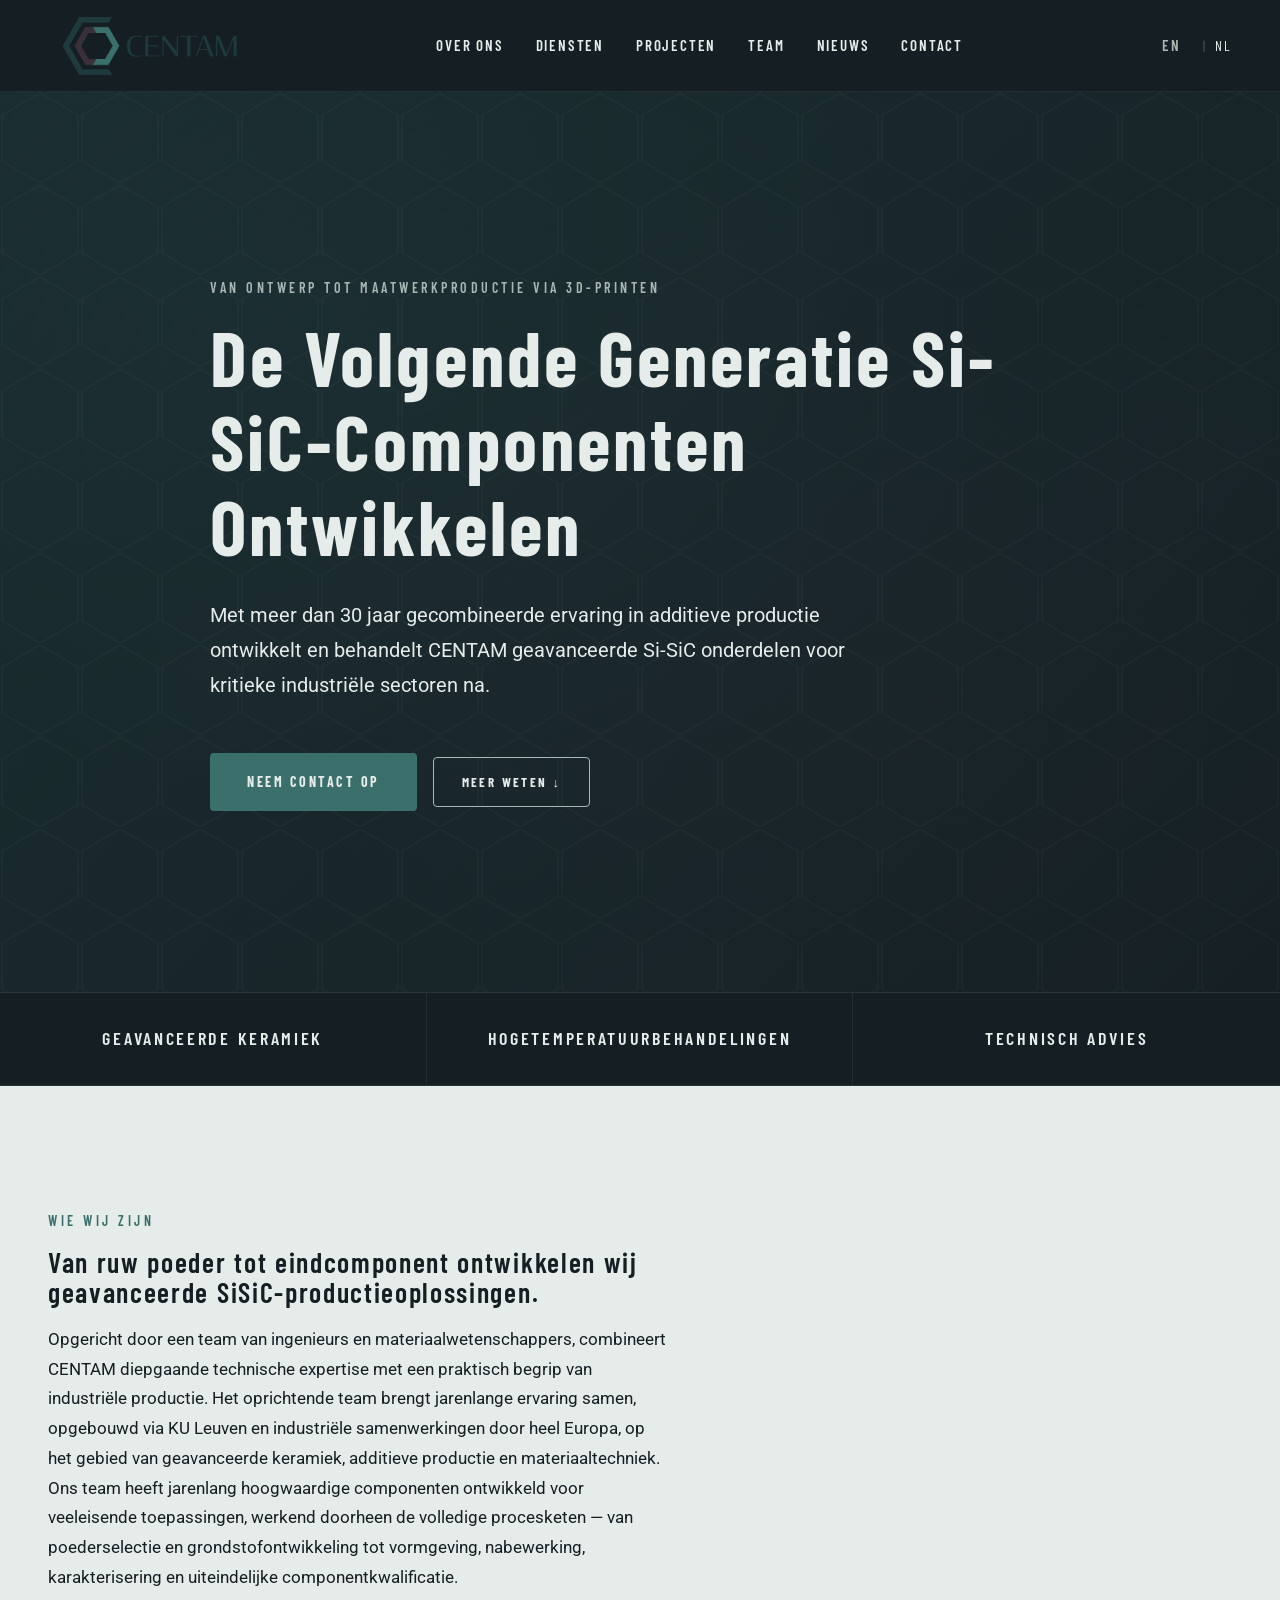
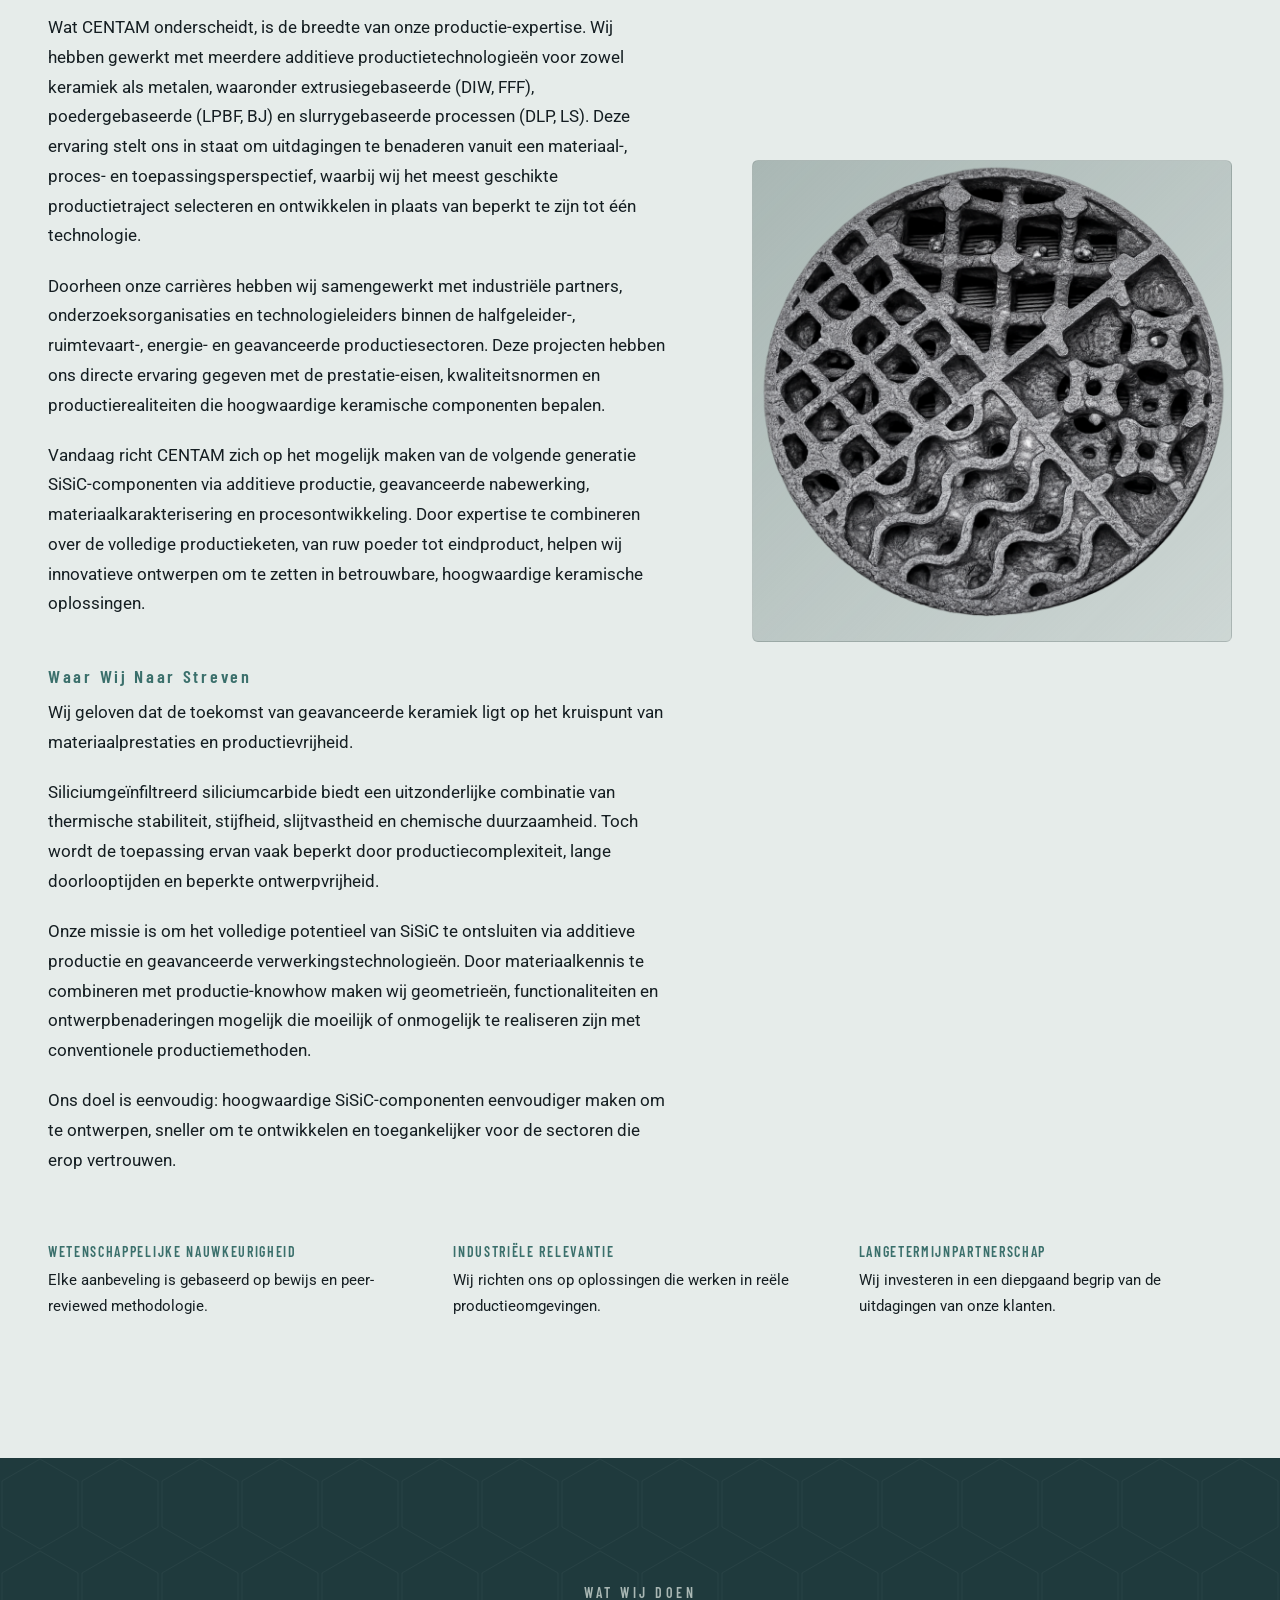
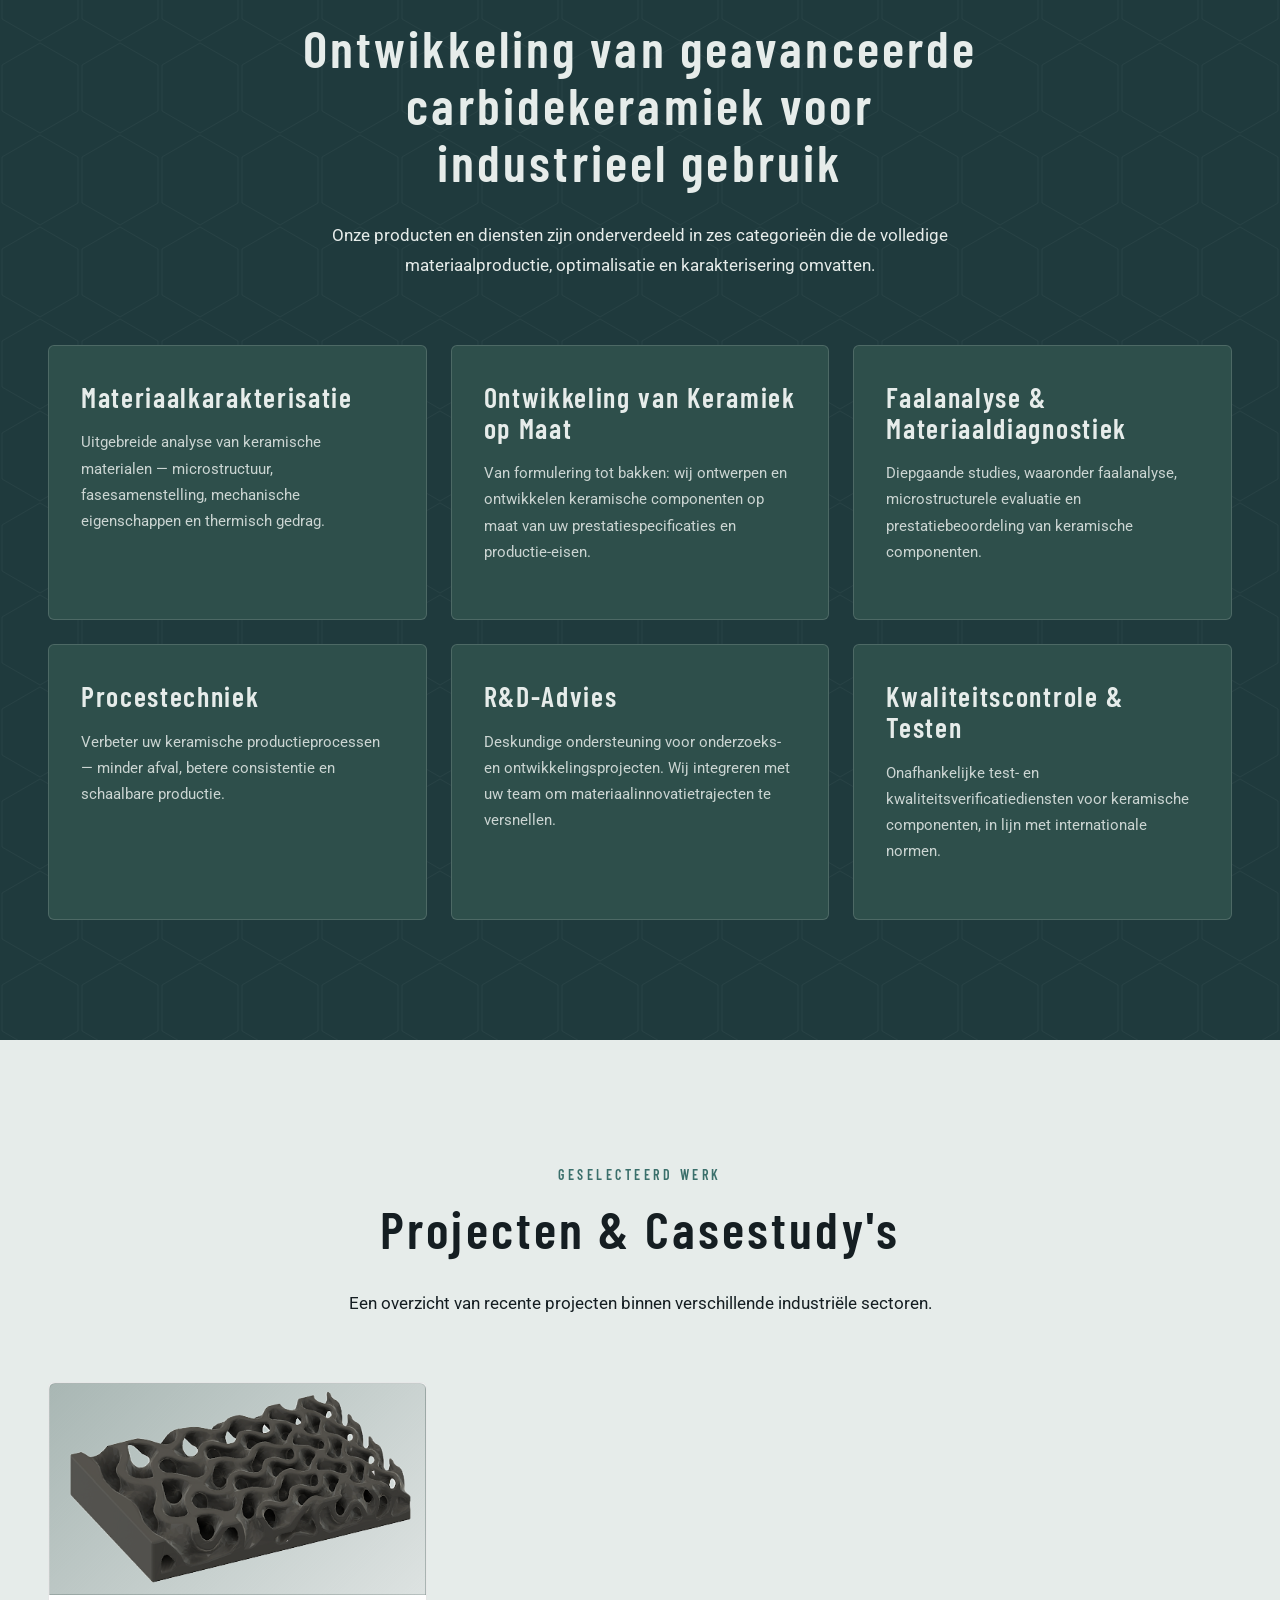
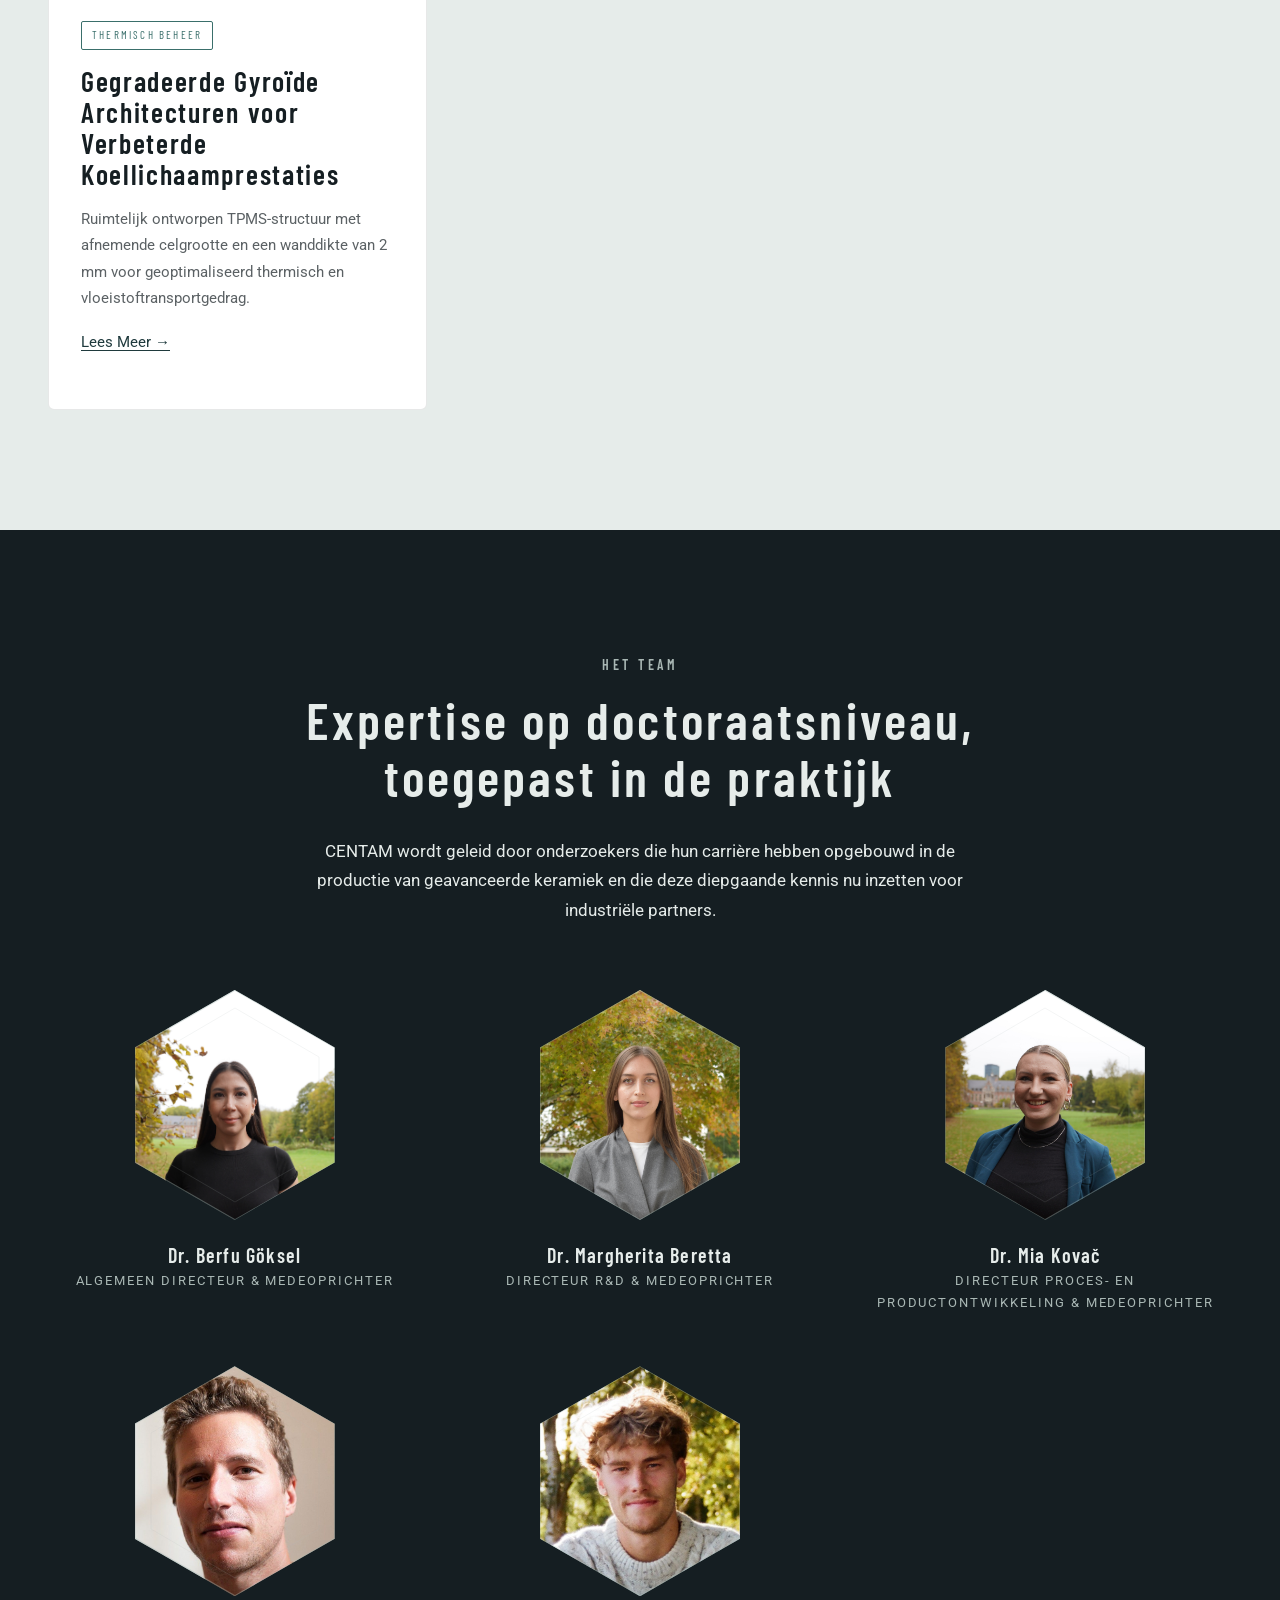
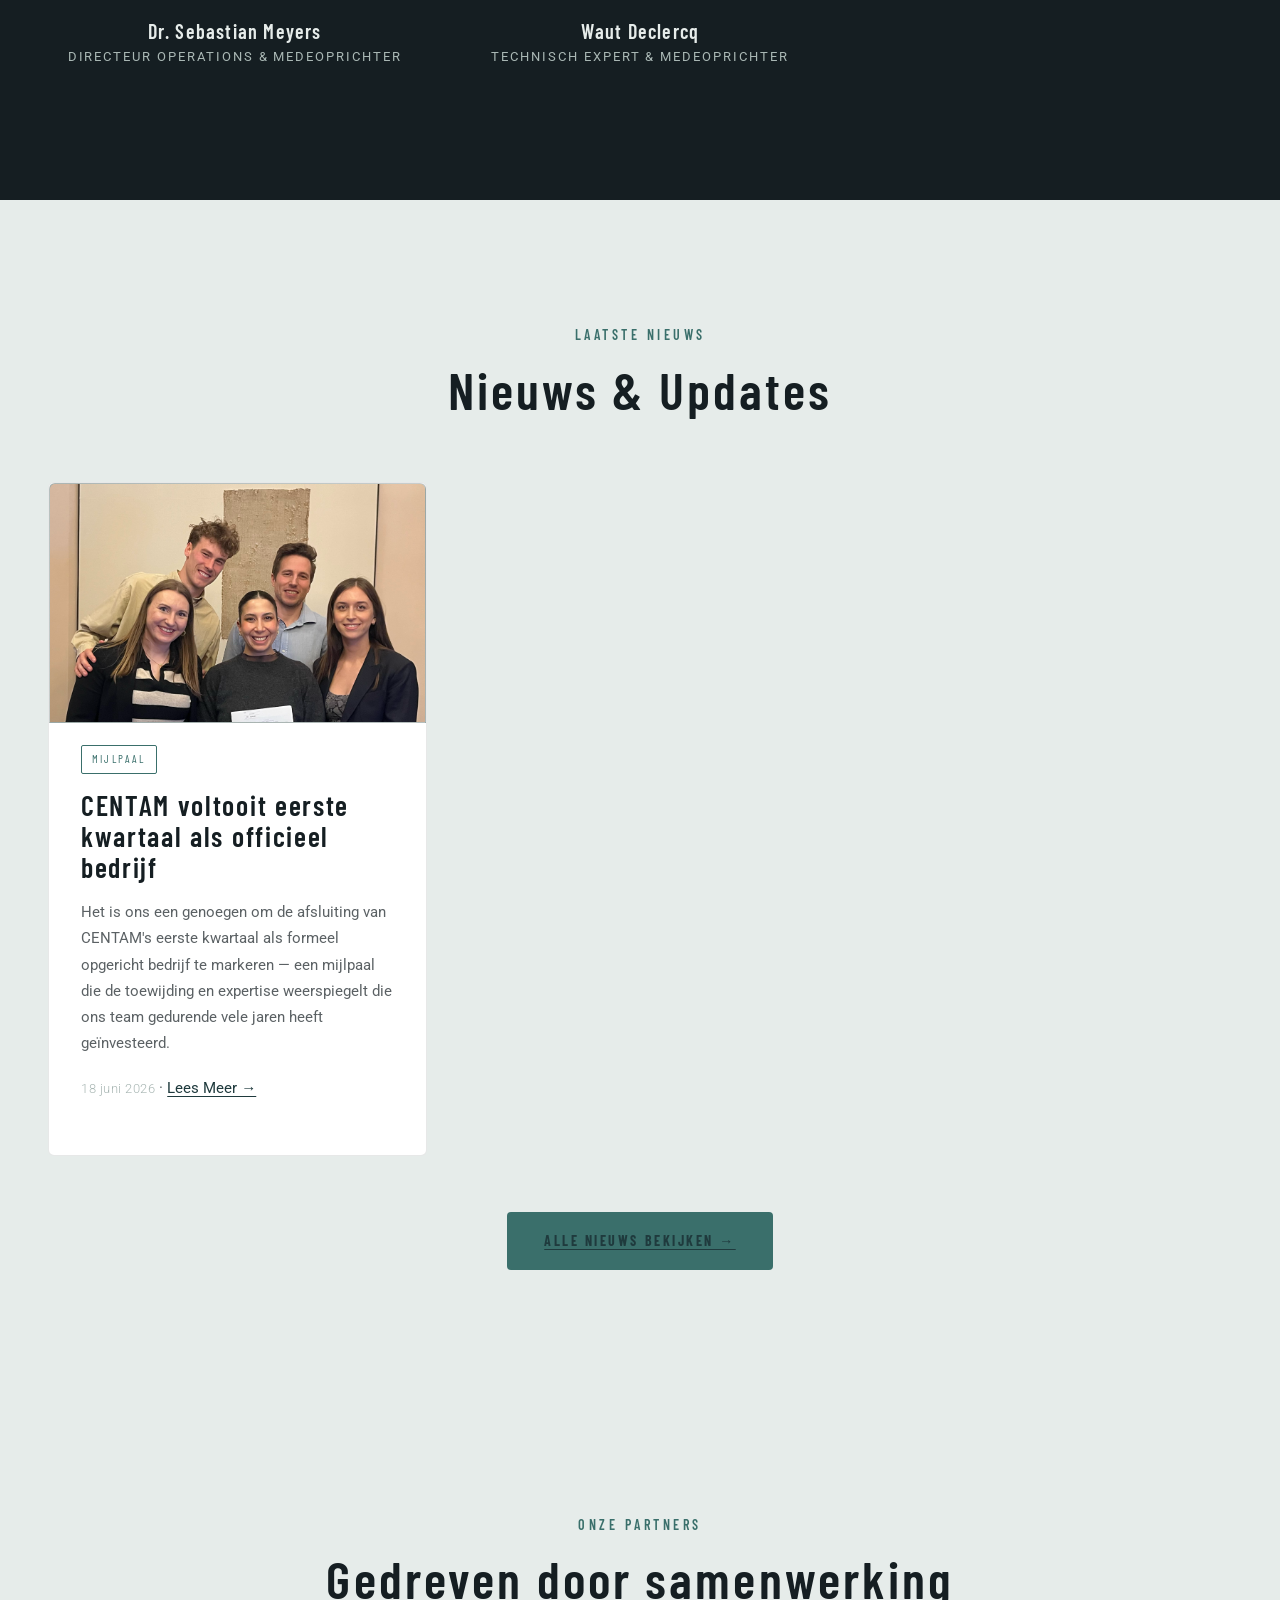
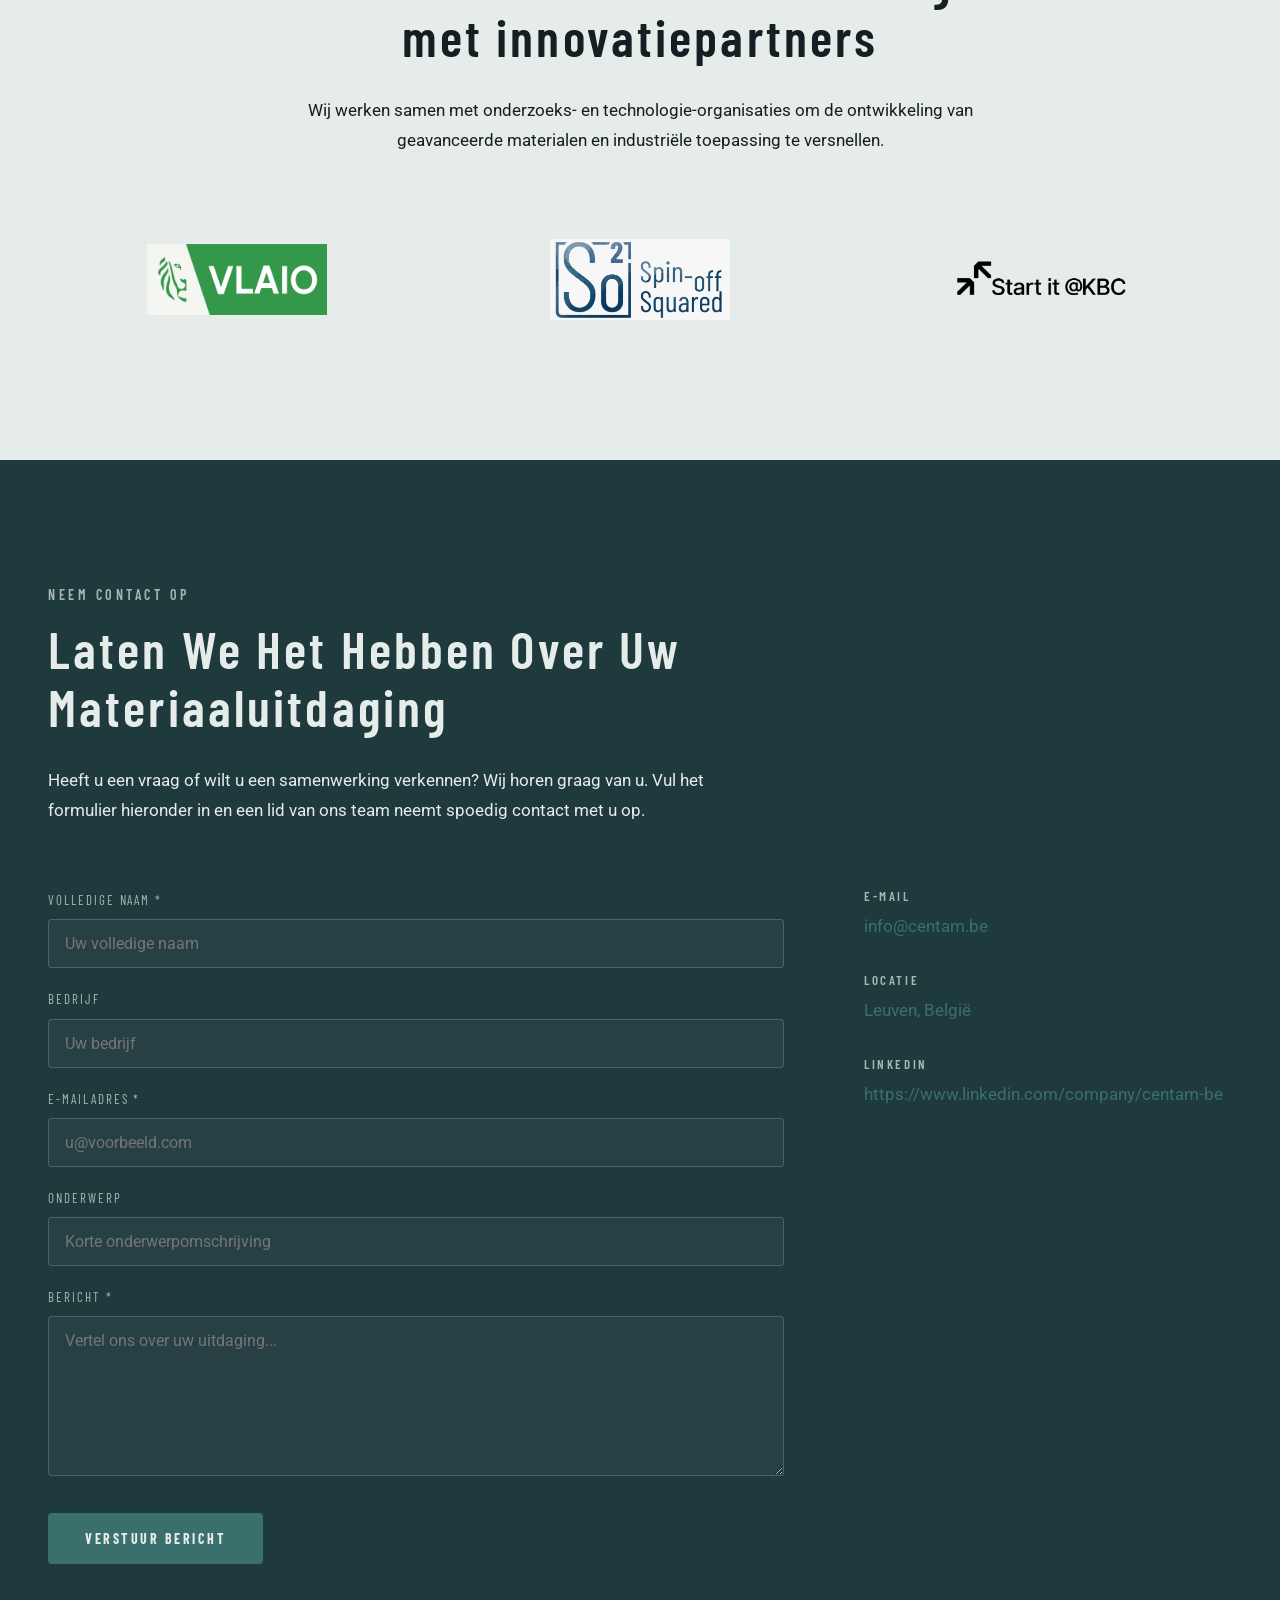
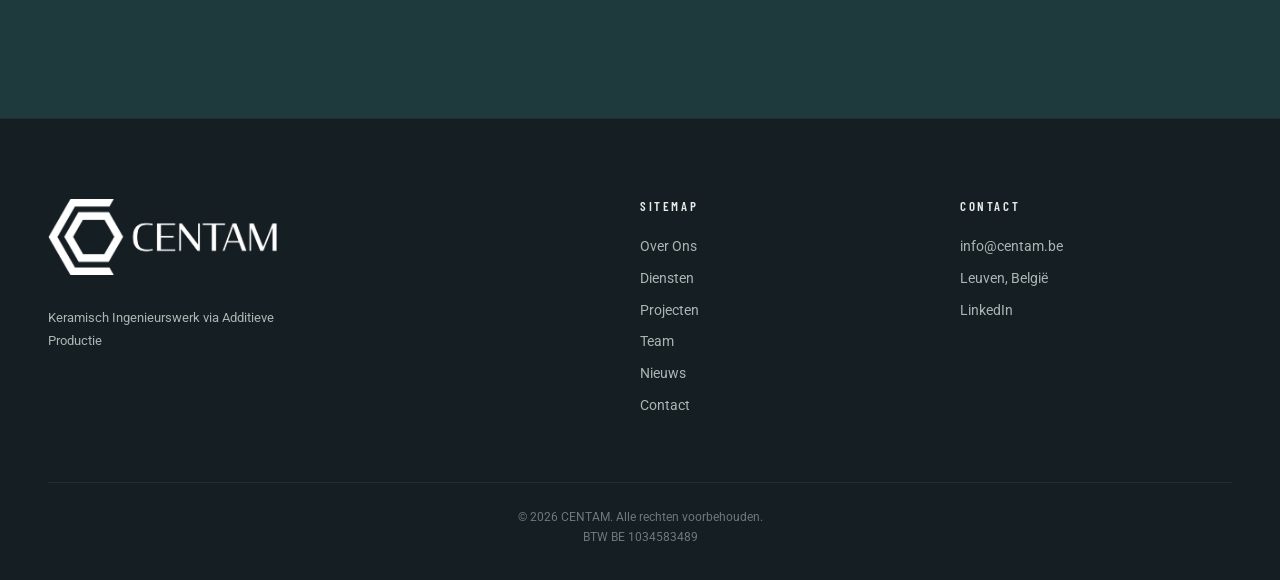
==== commit 9f28ffd6: "remove parentheses from title" ====
--- a/nl/index.html
+++ b/nl/index.html
@@ -337,7 +337,7 @@
                   />
                 </svg>
               </div>
-              <h3>(Dr.) Mia Kovač</h3></a>
+              <h3>Dr. Mia Kovač</h3></a>
               <div class="role">
                 Directeur Proces- en Productontwikkeling &amp; Medeoprichter
               </div>
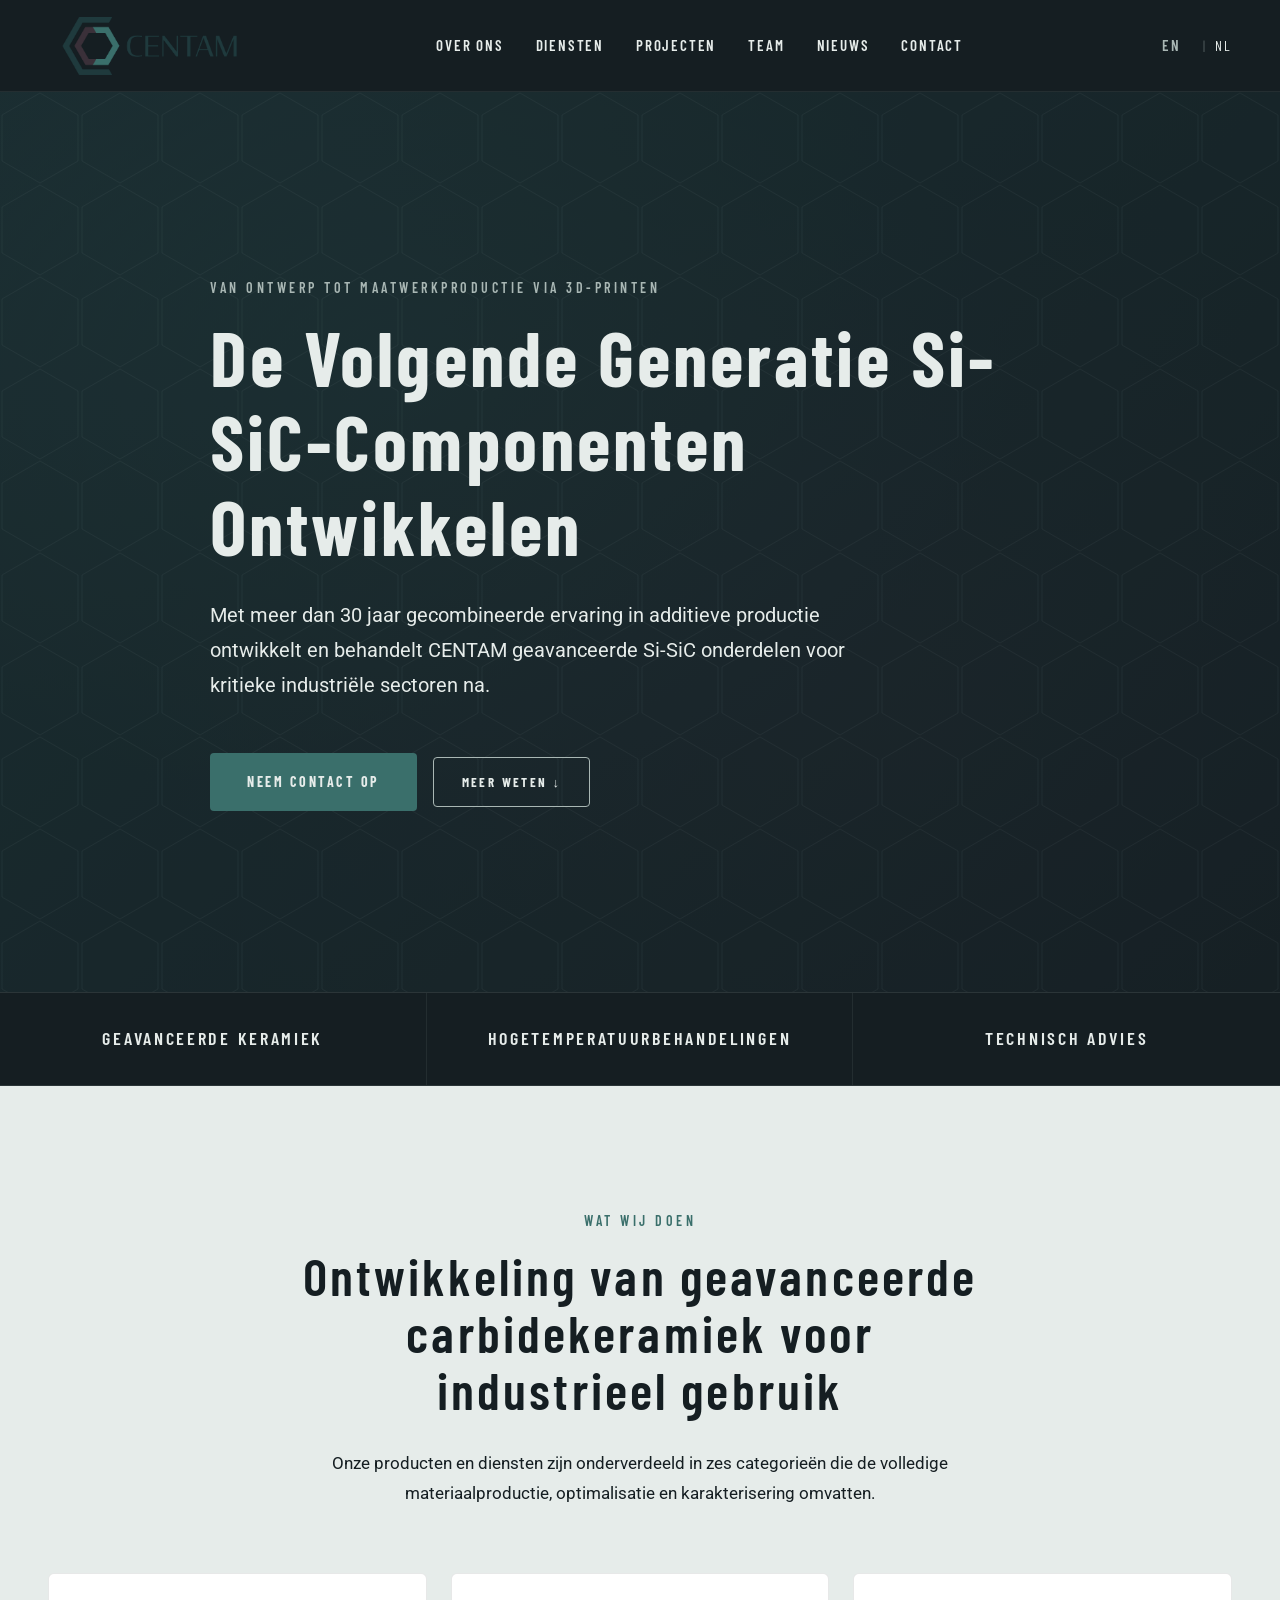
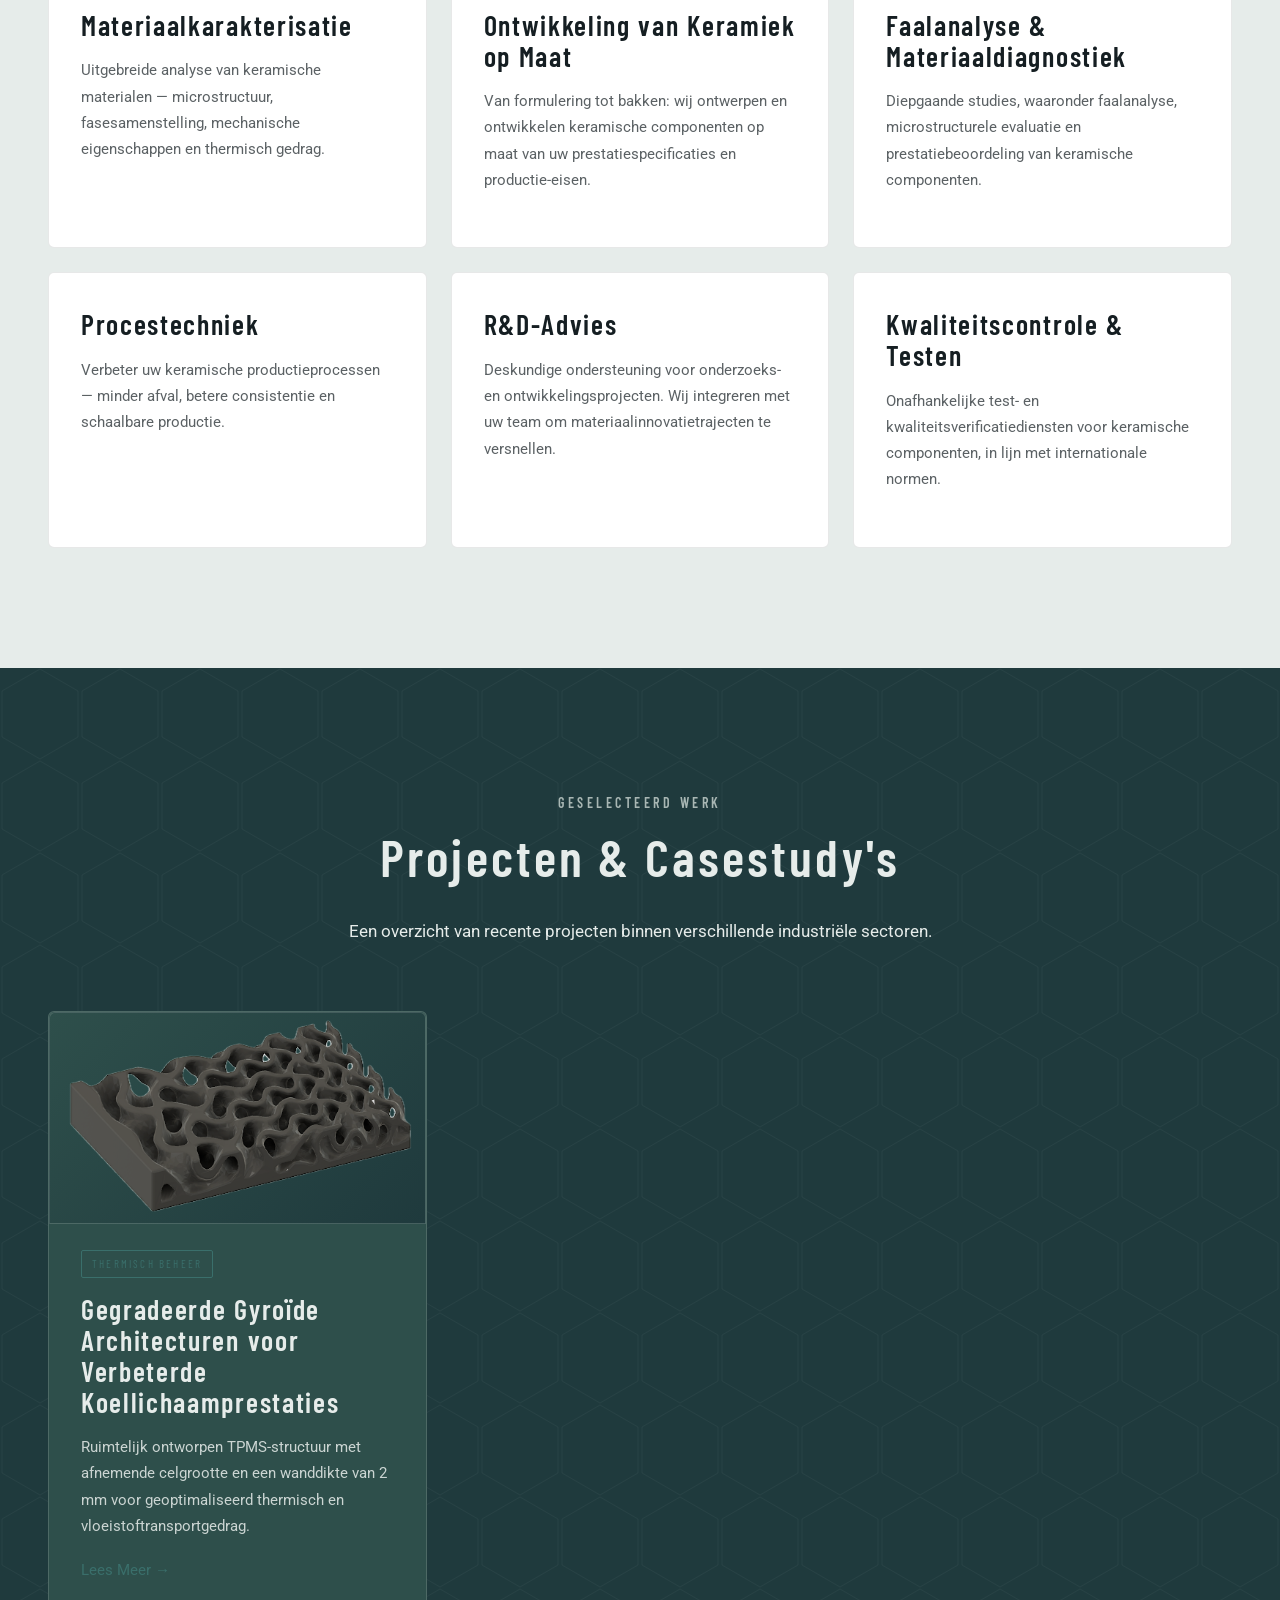
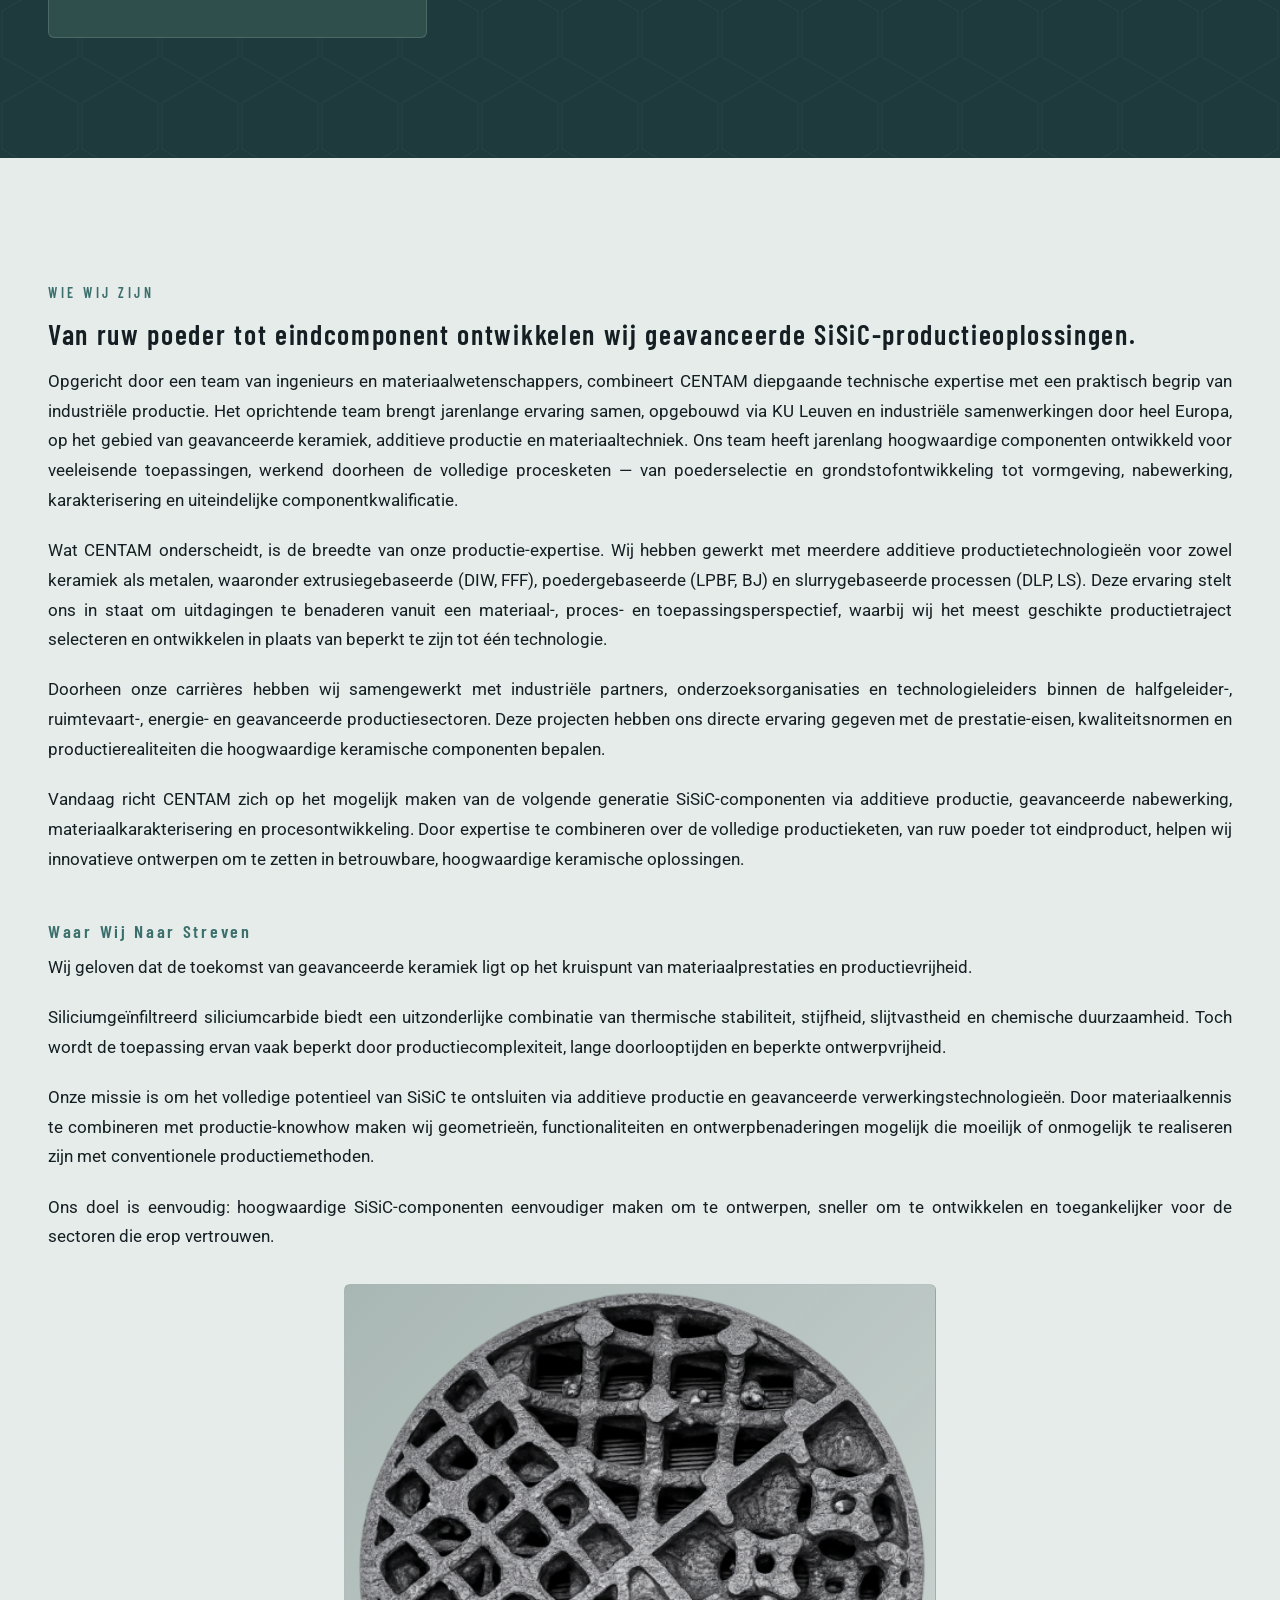
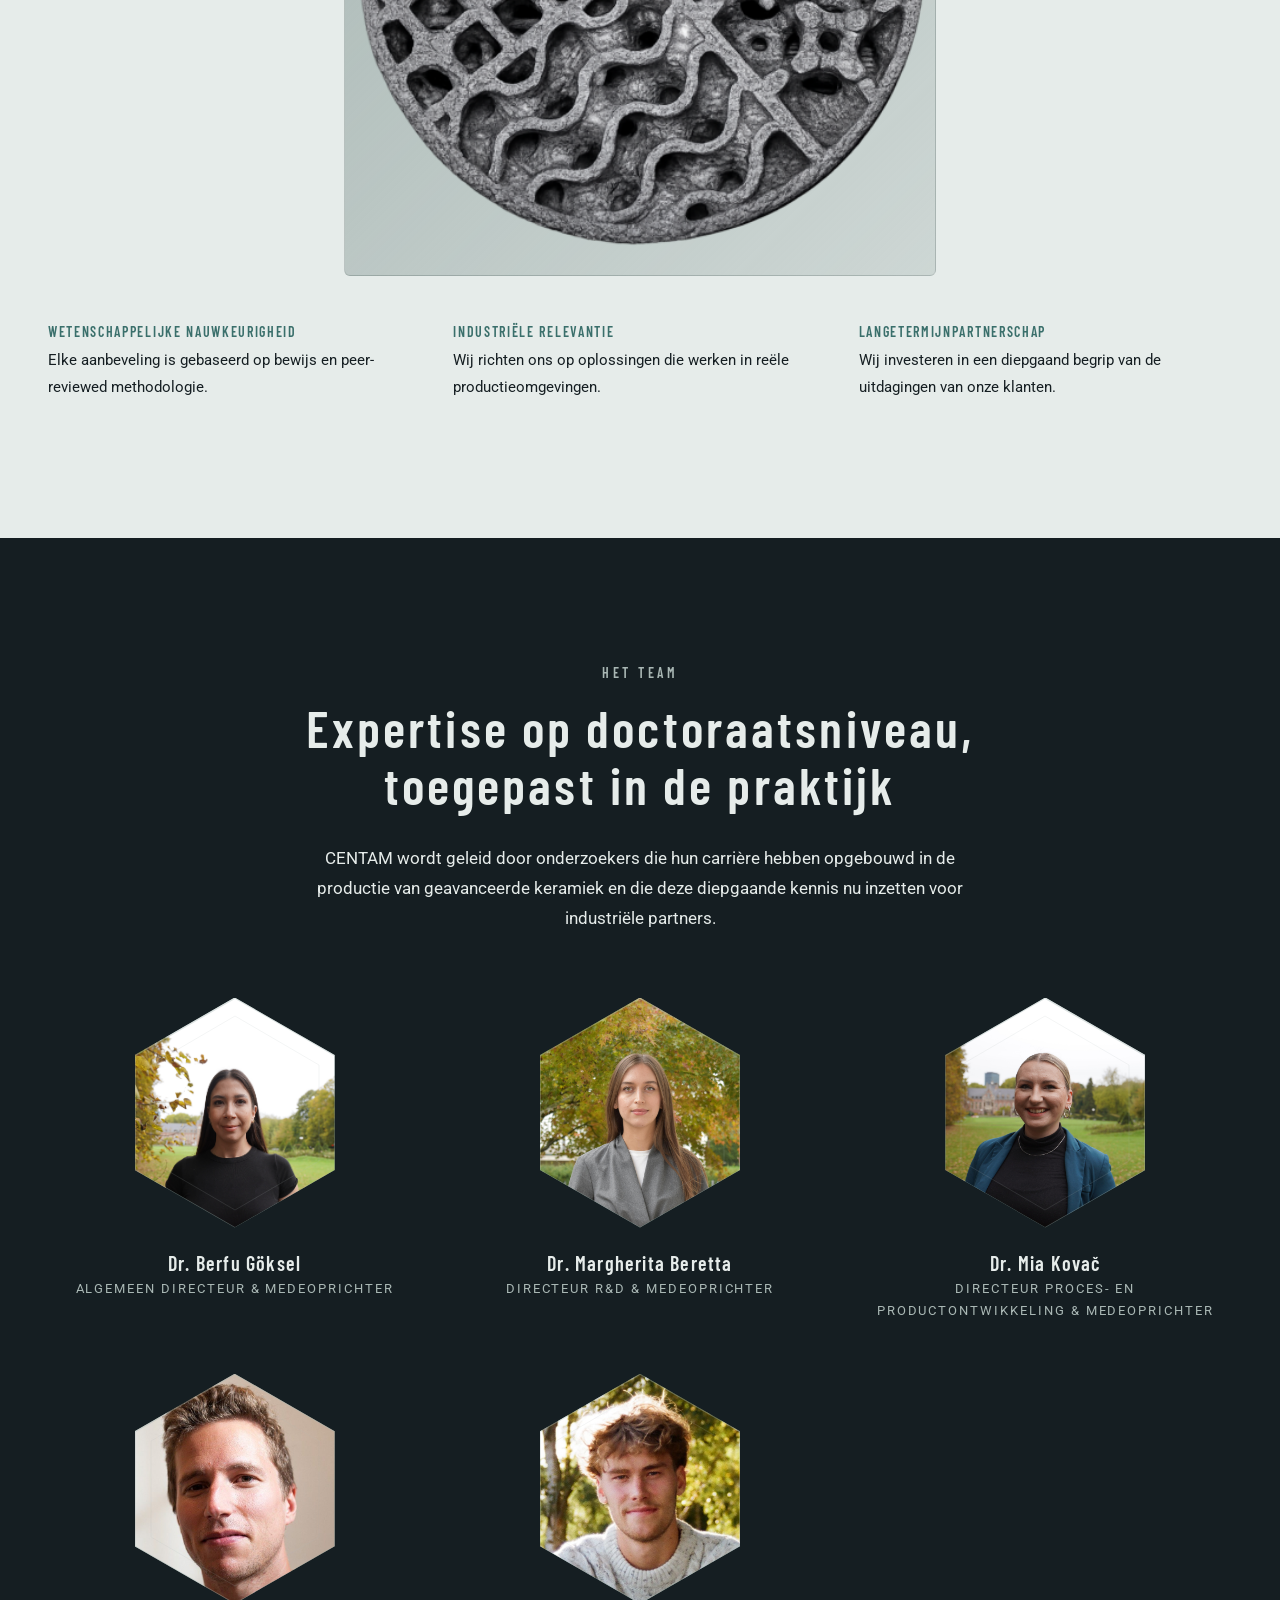
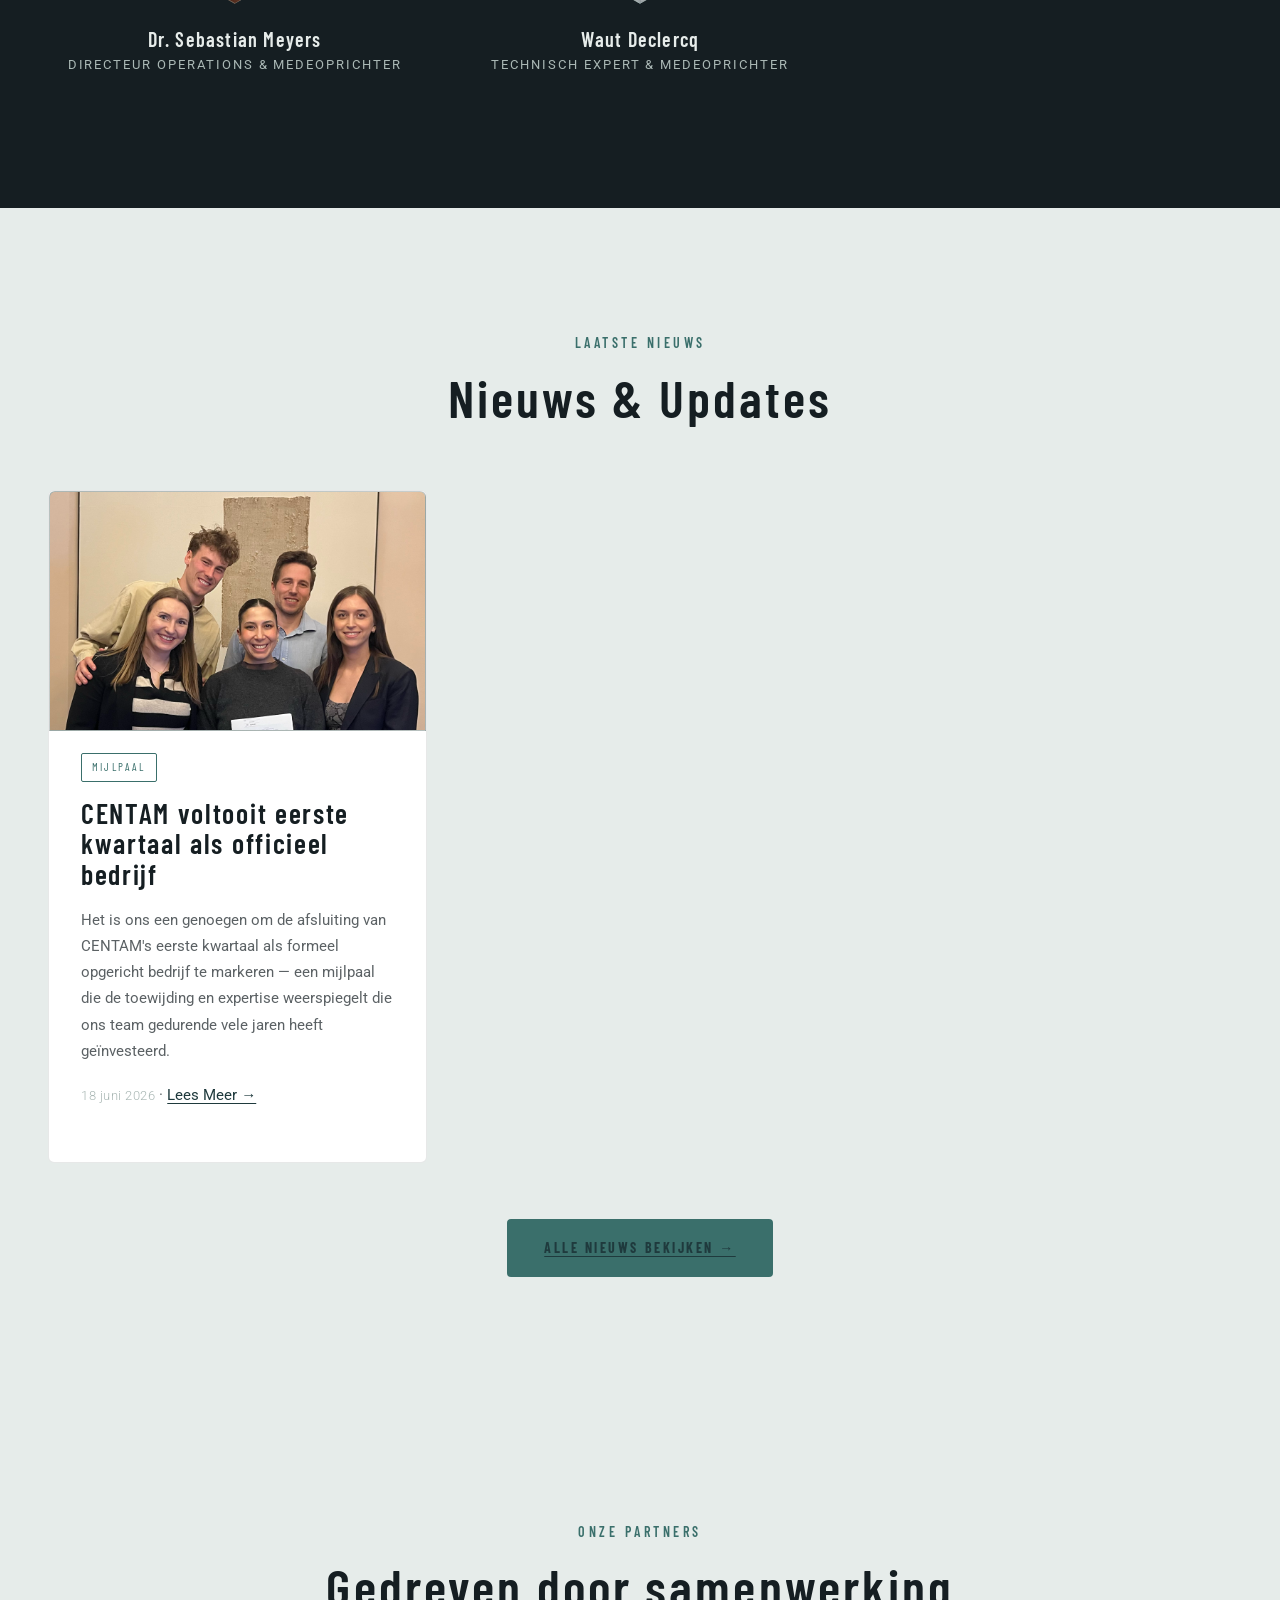
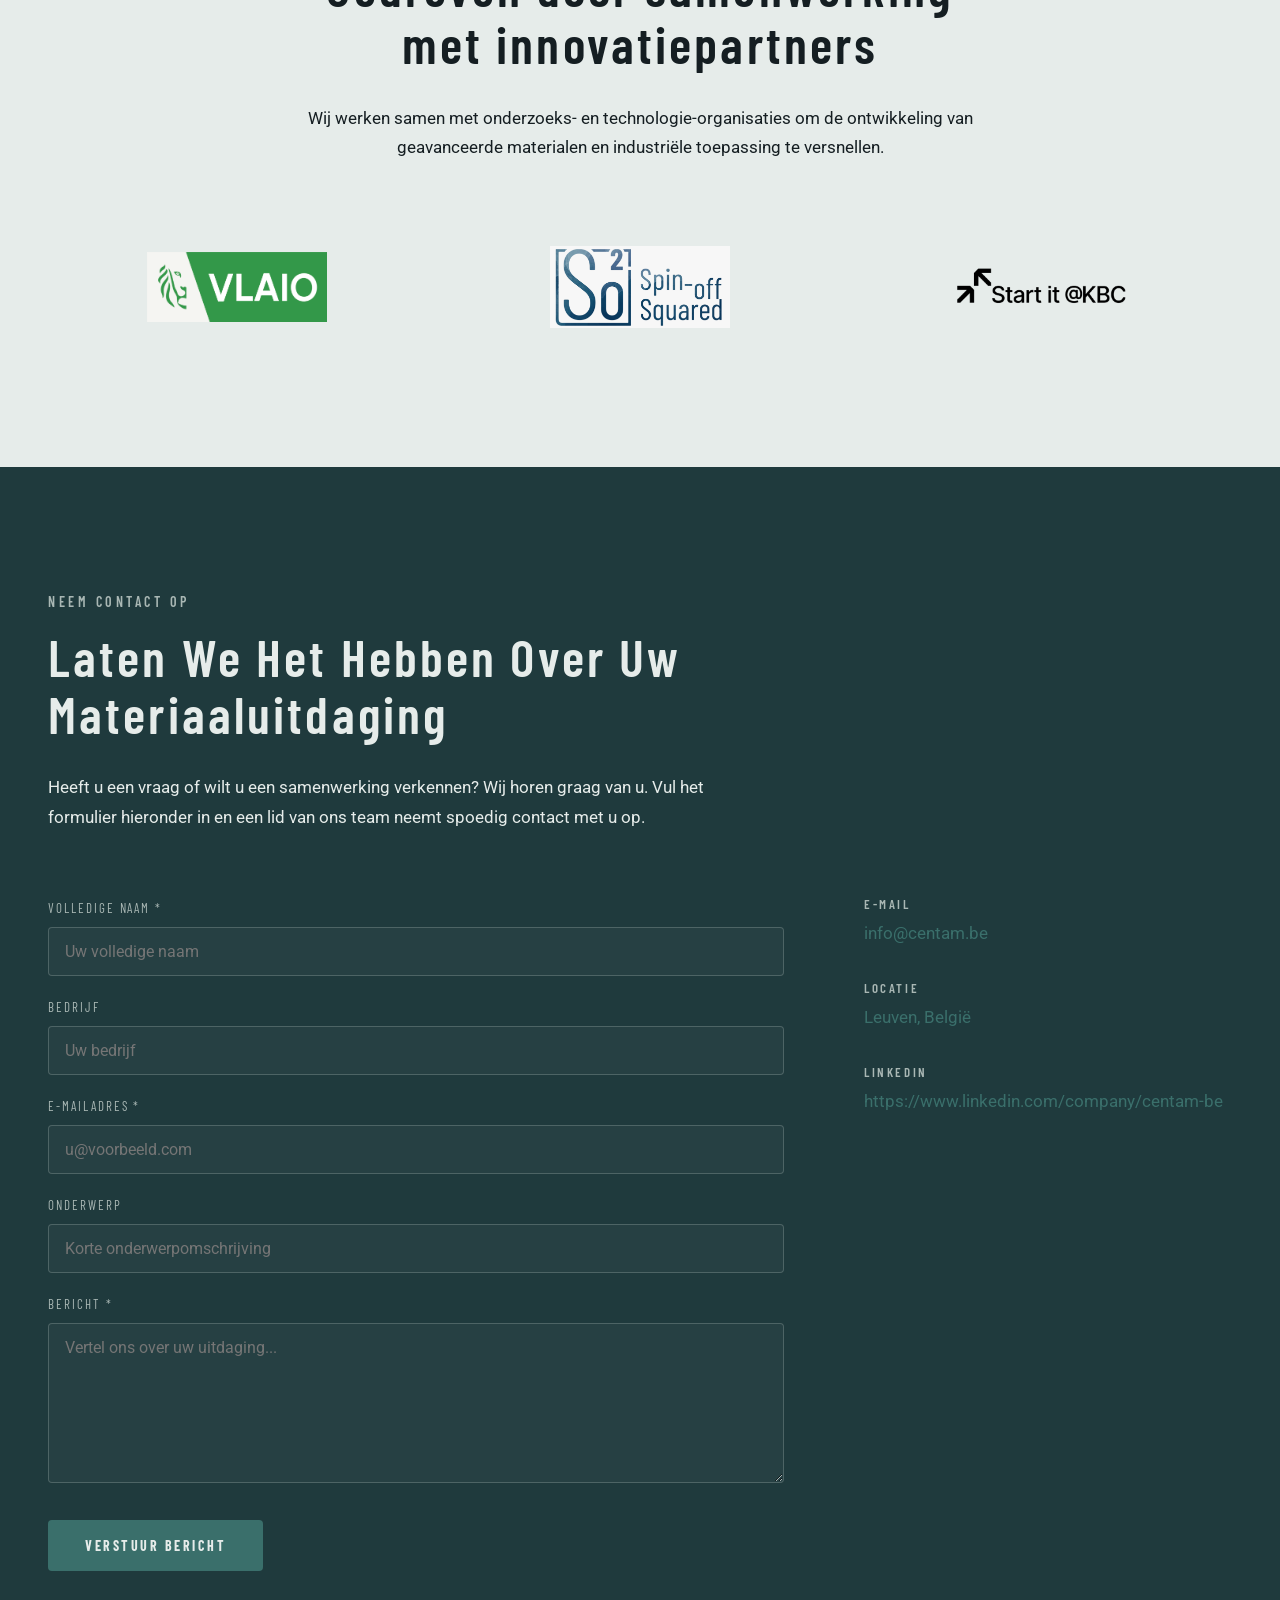
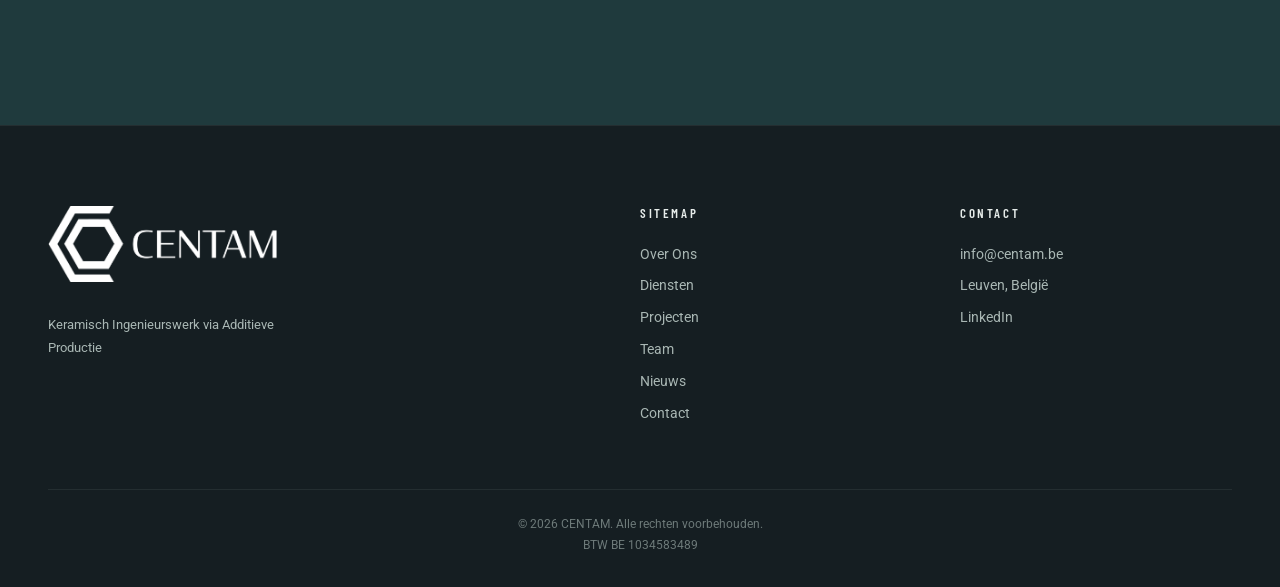
==== commit 2dc3455e: "nl version update 1" ====
--- a/nl/index.html
+++ b/nl/index.html
@@ -93,69 +93,9 @@
       </div>
 
       <!-- ========================================================
-         ABOUT — Cream
-         ======================================================== -->
-      <section class="centam-section centam-section-light" id="about">
-        <div class="centam-container">
-          <div class="about-grid">
-            <div>
-              <span class="maroon-bar"></span>
-              <div class="centam-eyebrow">Wie Wij Zijn</div>
-              <h3>Van ruw poeder tot eindcomponent ontwikkelen wij geavanceerde SiSiC-productieoplossingen.</h3>
-            <p>Opgericht door een team van ingenieurs en materiaalwetenschappers, combineert CENTAM diepgaande technische expertise met een praktisch begrip van industriële productie. Het oprichtende team brengt jarenlange ervaring samen, opgebouwd via KU Leuven en industriële samenwerkingen door heel Europa, op het gebied van geavanceerde keramiek, additieve productie en materiaaltechniek. Ons team heeft jarenlang hoogwaardige componenten ontwikkeld voor veeleisende toepassingen, werkend doorheen de volledige procesketen — van poederselectie en grondstofontwikkeling tot vormgeving, nabewerking, karakterisering en uiteindelijke componentkwalificatie.</p>
-              <p>
-                Wat CENTAM onderscheidt, is de breedte van onze productie-expertise. Wij hebben gewerkt met meerdere additieve productietechnologieën voor zowel keramiek als metalen, waaronder extrusiegebaseerde (DIW, FFF), poedergebaseerde (LPBF, BJ) en slurrygebaseerde processen (DLP, LS). Deze ervaring stelt ons in staat om uitdagingen te benaderen vanuit een materiaal-, proces- en toepassingsperspectief, waarbij wij het meest geschikte productietraject selecteren en ontwikkelen in plaats van beperkt te zijn tot één technologie.</p>
-            <p>Doorheen onze carrières hebben wij samengewerkt met industriële partners, onderzoeksorganisaties en technologieleiders binnen de halfgeleider-, ruimtevaart-, energie- en geavanceerde productiesectoren. Deze projecten hebben ons directe ervaring gegeven met de prestatie-eisen, kwaliteitsnormen en productierealiteiten die hoogwaardige keramische componenten bepalen.
-              </p>
-              <p>
-                Vandaag richt CENTAM zich op het mogelijk maken van de volgende generatie SiSiC-componenten via additieve
-                productie, geavanceerde nabewerking, materiaalkarakterisering en procesontwikkeling. Door expertise te combineren over de volledige productieketen, van ruw poeder tot eindproduct, helpen wij innovatieve ontwerpen om te zetten in betrouwbare, hoogwaardige keramische oplossingen.
-              </p>
-              <h3 class="about-strive-heading">Waar Wij Naar Streven</h3>
-              <p>
-                Wij geloven dat de toekomst van geavanceerde keramiek ligt op het kruispunt van materiaalprestaties en productievrijheid.</p>
-            <p>Siliciumgeïnfiltreerd siliciumcarbide biedt een uitzonderlijke combinatie van thermische stabiliteit, stijfheid, slijtvastheid en chemische duurzaamheid. Toch wordt de toepassing ervan vaak beperkt door productiecomplexiteit, lange doorlooptijden en beperkte ontwerpvrijheid.</p>
-            <p> Onze
-                missie is om het volledige potentieel van SiSiC te ontsluiten via additieve productie en geavanceerde verwerkingstechnologieën. Door materiaalkennis te combineren met productie-knowhow maken wij geometrieën, functionaliteiten en ontwerpbenaderingen mogelijk die moeilijk of onmogelijk te realiseren zijn met conventionele productiemethoden.</p>
-            <p>Ons doel is eenvoudig: hoogwaardige
-                SiSiC-componenten eenvoudiger maken om te ontwerpen, sneller om te ontwikkelen en toegankelijker voor de sectoren die erop vertrouwen.
-              </p>
-            </div>
-            <div>
-              <div class="img-placeholder img-placeholder--about">
-                <img
-                  src="/assets/gyroid-sandblasted-e1781793578906.png"
-                  alt="Gyroïde roosterstructuur"
-                />
-              </div>
-            </div>
-          </div>
-          <div class="values-grid">
-            <div class="value-item">
-              <h4>WETENSCHAPPELIJKE NAUWKEURIGHEID</h4>
-              <p>
-                Elke aanbeveling is gebaseerd op bewijs en peer-reviewed
-                methodologie.
-              </p>
-            </div>
-            <div class="value-item">
-              <h4>INDUSTRIËLE RELEVANTIE</h4>
-              <p>
-                Wij richten ons op oplossingen die werken in reële productieomgevingen.
-              </p>
-            </div>
-            <div class="value-item">
-              <h4>LANGETERMIJNPARTNERSCHAP</h4>
-              <p>Wij investeren in een diepgaand begrip van de uitdagingen van onze klanten.</p>
-            </div>
-          </div>
-        </div>
-      </section>
-
-      <!-- ========================================================
          SERVICES — Dark Green
          ======================================================== -->
-      <section class="centam-section centam-section-darker" id="services">
+      <section class="centam-section centam-section-light" id="services">
         <div class="centam-container">
           <div class="section-intro">
             <div class="centam-eyebrow">Wat Wij Doen</div>
@@ -220,7 +160,7 @@
          (projects.nl.js) by renderProjectCards() in script.js.
          Add a project there and a card appears automatically.
          ======================================================== -->
-      <section class="centam-section centam-section-light" id="projects">
+      <section class="centam-section centam-section-darker" id="projects">
         <div class="centam-container">
           <div class="section-intro">
             <span class="maroon-bar maroon-bar--center"></span>
@@ -232,6 +172,66 @@
             </p>
           </div>
           <div class="centam-card-grid" id="projects-grid"></div>
+        </div>
+      </section>
+
+      <!-- ========================================================
+         ABOUT — Cream
+         ======================================================== -->
+      <section class="centam-section centam-section-light" id="about">
+        <div class="centam-container">
+          <div class="about-grid">
+            <div>
+              <span class="maroon-bar"></span>
+              <div class="centam-eyebrow">Wie Wij Zijn</div>
+              <h3>Van ruw poeder tot eindcomponent ontwikkelen wij geavanceerde SiSiC-productieoplossingen.</h3>
+            <p>Opgericht door een team van ingenieurs en materiaalwetenschappers, combineert CENTAM diepgaande technische expertise met een praktisch begrip van industriële productie. Het oprichtende team brengt jarenlange ervaring samen, opgebouwd via KU Leuven en industriële samenwerkingen door heel Europa, op het gebied van geavanceerde keramiek, additieve productie en materiaaltechniek. Ons team heeft jarenlang hoogwaardige componenten ontwikkeld voor veeleisende toepassingen, werkend doorheen de volledige procesketen — van poederselectie en grondstofontwikkeling tot vormgeving, nabewerking, karakterisering en uiteindelijke componentkwalificatie.</p>
+              <p>
+                Wat CENTAM onderscheidt, is de breedte van onze productie-expertise. Wij hebben gewerkt met meerdere additieve productietechnologieën voor zowel keramiek als metalen, waaronder extrusiegebaseerde (DIW, FFF), poedergebaseerde (LPBF, BJ) en slurrygebaseerde processen (DLP, LS). Deze ervaring stelt ons in staat om uitdagingen te benaderen vanuit een materiaal-, proces- en toepassingsperspectief, waarbij wij het meest geschikte productietraject selecteren en ontwikkelen in plaats van beperkt te zijn tot één technologie.</p>
+            <p>Doorheen onze carrières hebben wij samengewerkt met industriële partners, onderzoeksorganisaties en technologieleiders binnen de halfgeleider-, ruimtevaart-, energie- en geavanceerde productiesectoren. Deze projecten hebben ons directe ervaring gegeven met de prestatie-eisen, kwaliteitsnormen en productierealiteiten die hoogwaardige keramische componenten bepalen.
+              </p>
+              <p>
+                Vandaag richt CENTAM zich op het mogelijk maken van de volgende generatie SiSiC-componenten via additieve
+                productie, geavanceerde nabewerking, materiaalkarakterisering en procesontwikkeling. Door expertise te combineren over de volledige productieketen, van ruw poeder tot eindproduct, helpen wij innovatieve ontwerpen om te zetten in betrouwbare, hoogwaardige keramische oplossingen.
+              </p>
+              <h3 class="about-strive-heading">Waar Wij Naar Streven</h3>
+              <p>
+                Wij geloven dat de toekomst van geavanceerde keramiek ligt op het kruispunt van materiaalprestaties en productievrijheid.</p>
+            <p>Siliciumgeïnfiltreerd siliciumcarbide biedt een uitzonderlijke combinatie van thermische stabiliteit, stijfheid, slijtvastheid en chemische duurzaamheid. Toch wordt de toepassing ervan vaak beperkt door productiecomplexiteit, lange doorlooptijden en beperkte ontwerpvrijheid.</p>
+            <p> Onze
+                missie is om het volledige potentieel van SiSiC te ontsluiten via additieve productie en geavanceerde verwerkingstechnologieën. Door materiaalkennis te combineren met productie-knowhow maken wij geometrieën, functionaliteiten en ontwerpbenaderingen mogelijk die moeilijk of onmogelijk te realiseren zijn met conventionele productiemethoden.</p>
+            <p>Ons doel is eenvoudig: hoogwaardige
+                SiSiC-componenten eenvoudiger maken om te ontwerpen, sneller om te ontwikkelen en toegankelijker voor de sectoren die erop vertrouwen.
+              </p>
+            </div>
+            <div>
+              <div class="img-placeholder img-placeholder--about">
+                <img
+                  src="/assets/gyroid-sandblasted-e1781793578906.png"
+                  alt="Gyroïde roosterstructuur"
+                />
+              </div>
+            </div>
+          </div>
+          <div class="values-grid">
+            <div class="value-item">
+              <h4>WETENSCHAPPELIJKE NAUWKEURIGHEID</h4>
+              <p>
+                Elke aanbeveling is gebaseerd op bewijs en peer-reviewed
+                methodologie.
+              </p>
+            </div>
+            <div class="value-item">
+              <h4>INDUSTRIËLE RELEVANTIE</h4>
+              <p>
+                Wij richten ons op oplossingen die werken in reële productieomgevingen.
+              </p>
+            </div>
+            <div class="value-item">
+              <h4>LANGETERMIJNPARTNERSCHAP</h4>
+              <p>Wij investeren in een diepgaand begrip van de uitdagingen van onze klanten.</p>
+            </div>
+          </div>
         </div>
       </section>
 
--- a/styles.css
+++ b/styles.css
@@ -1116,15 +1116,25 @@
 }
 
 .about-grid {
-  display: grid;
-  grid-template-columns: 1.3fr 1fr;
-  gap: 80px;
-  align-items: center;
+  display: block;
+}
+#about .about-grid > div:first-child {
+  width: 100%;
+  max-width: none;
+}
+#about .about-grid > div:first-child p,
+#about .about-grid > div:first-child h3 {
+  text-align: justify;
+  text-justify: inter-word;
+}
+#about .img-placeholder--about {
+  width: 50%;
+  margin: 32px auto 0;
+  max-width: 100%;
 }
 @media (max-width: 900px) {
-  .about-grid {
-    grid-template-columns: 1fr;
-    gap: 40px;
+  #about .about-grid > div:first-child {
+    max-width: 100%;
   }
 }
 
@@ -1229,24 +1239,17 @@
   letter-spacing: 0.15em;
 }
 
-/* About: featured image block. The image fills the frame edge-to-edge
-   (cover) so it reads as a designed panel rather than a small centred
-   graphic, and is clipped to the card radius. */
+/* About: featured image block. The image keeps its intrinsic aspect ratio
+   as the width changes, while remaining clipped to the card radius. */
 .img-placeholder--about {
-  min-height: 480px;
   overflow: hidden;
 }
 .img-placeholder--about img {
   width: 100%;
-  height: 100%;
-  min-height: inherit;
-  object-fit: cover;
+  height: auto;
+  display: block;
+  object-fit: contain;
   border-radius: var(--radius-card);
-}
-@media (max-width: 768px) {
-  .img-placeholder--about {
-    min-height: 320px;
-  }
 }
 
 /* Centered maroon bar (overrides the default left-aligned bar) */
@@ -1346,8 +1349,8 @@
   padding: 12px 0 24px;
 }
 #news-detail .img-placeholder img {
-  max-width: 100%;
-  width: auto;
+  max-width: 50%;
+  width: 50%;
   height: auto;
   object-fit: contain;
   display: block;
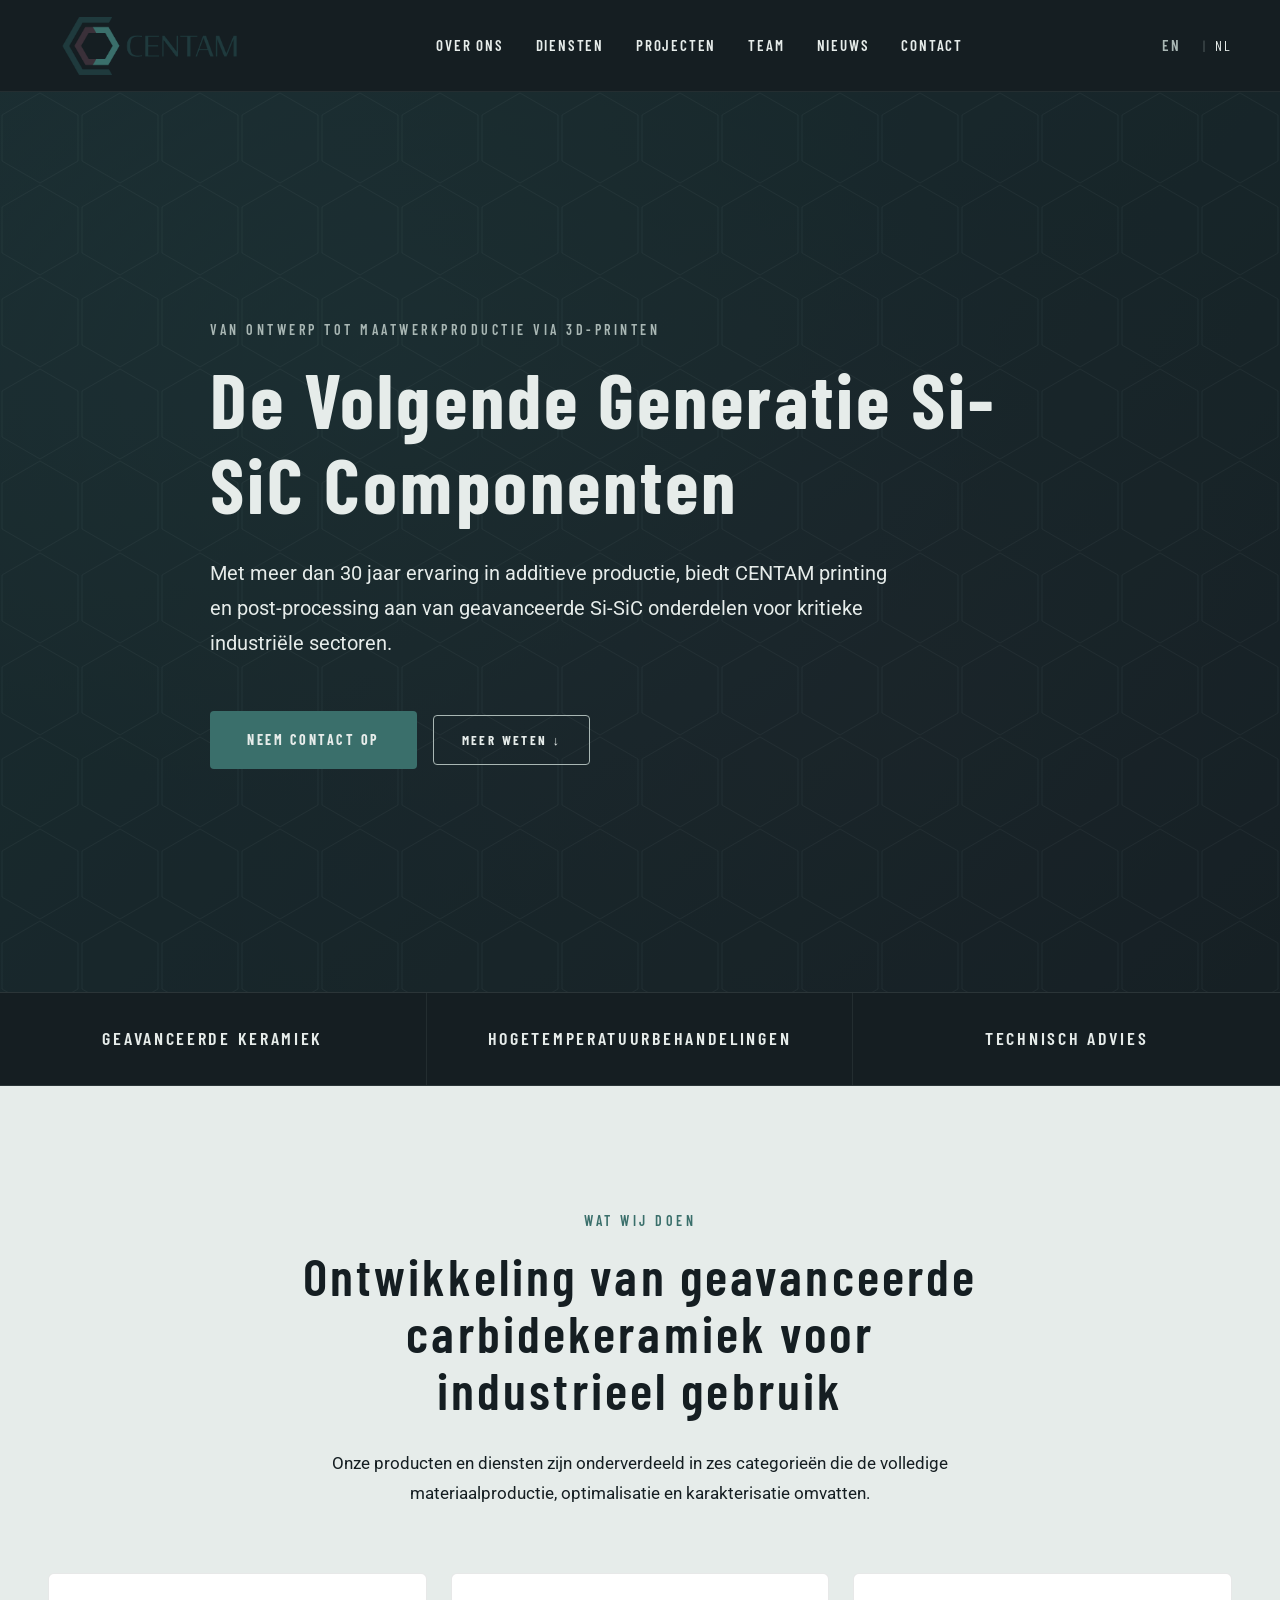
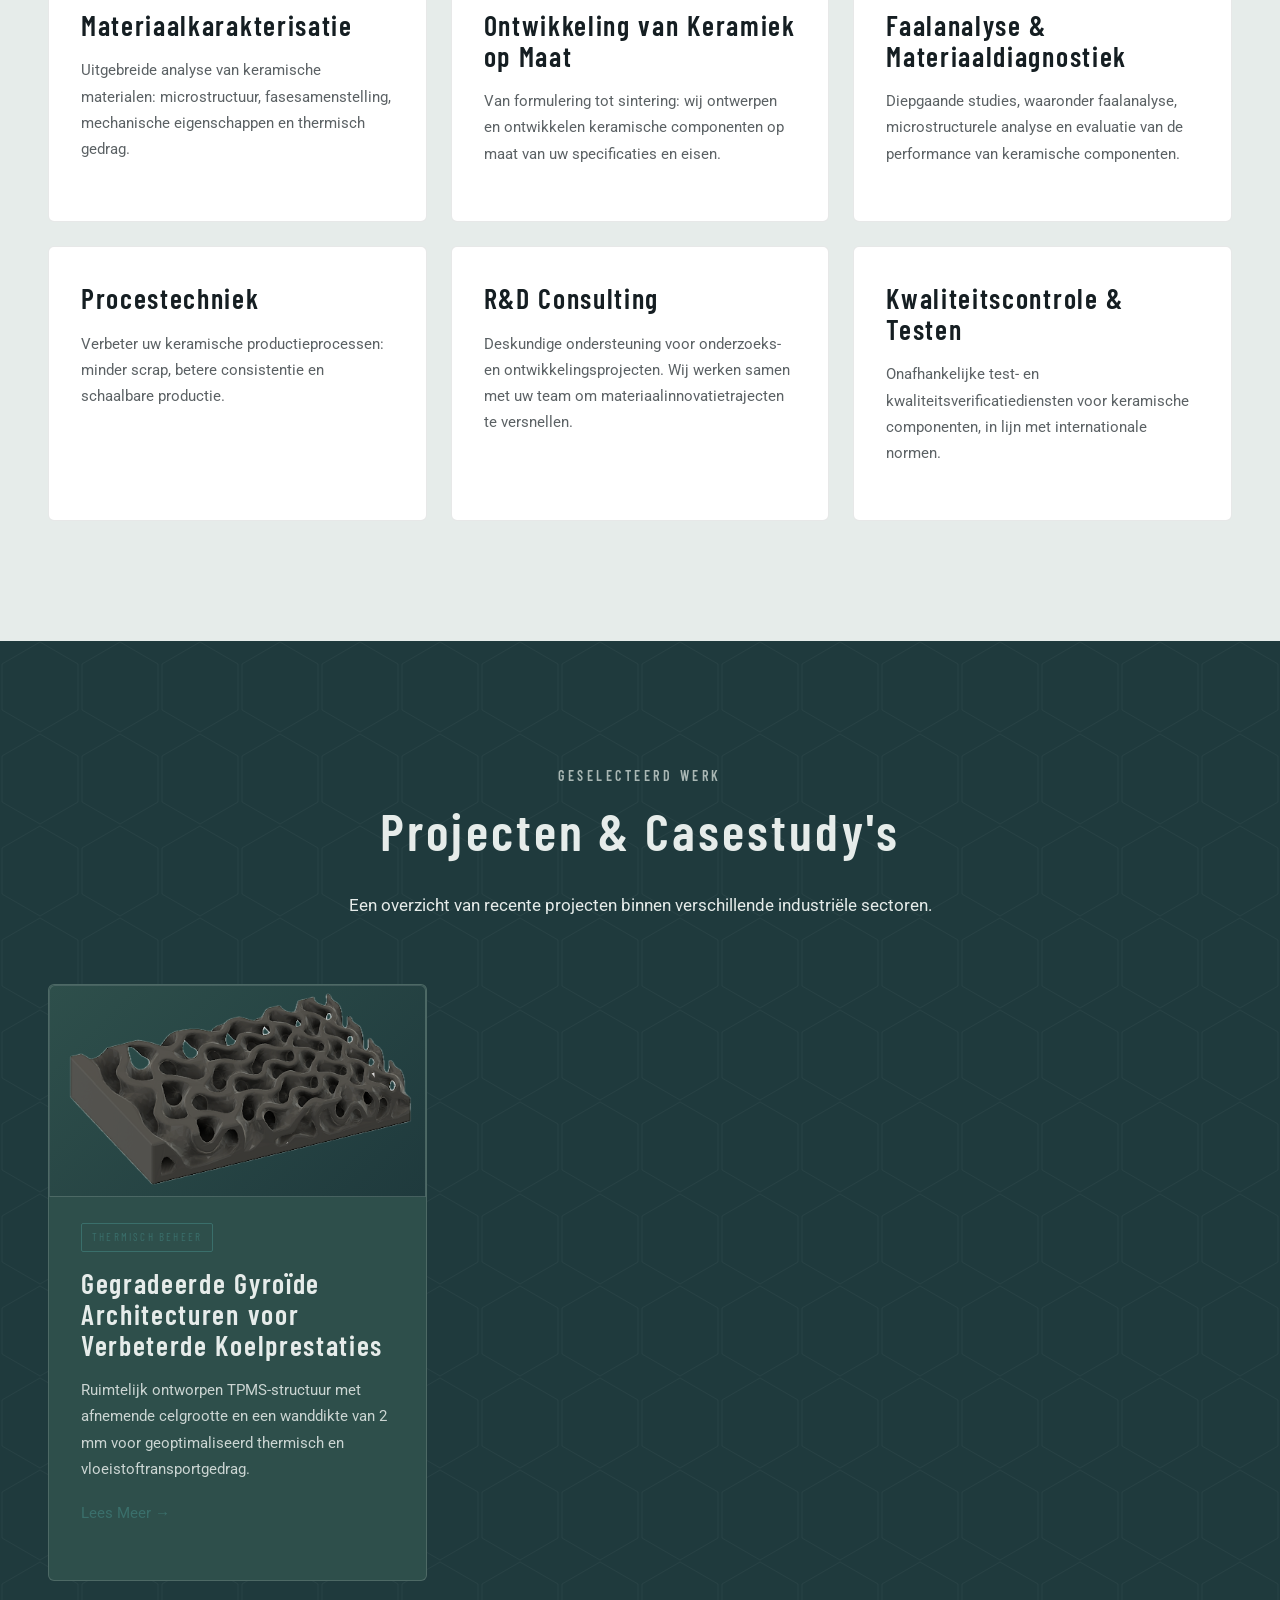
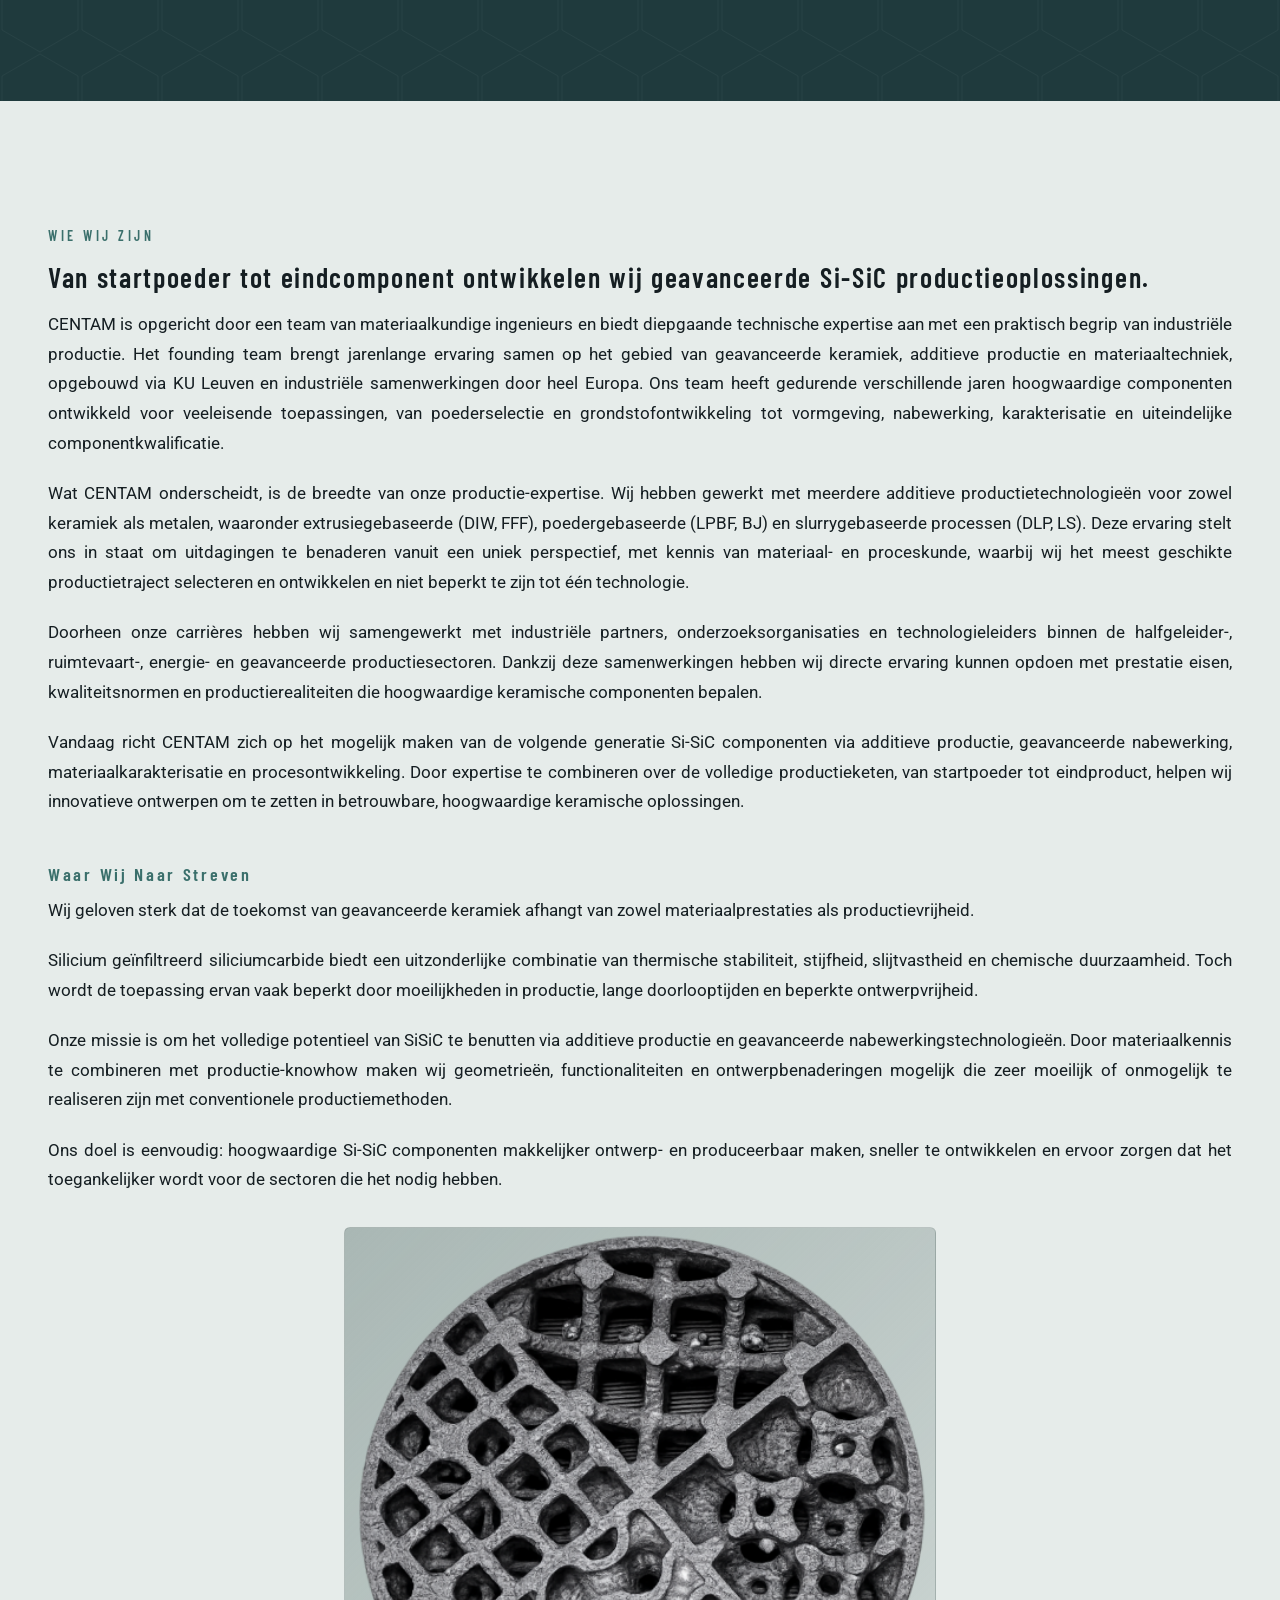
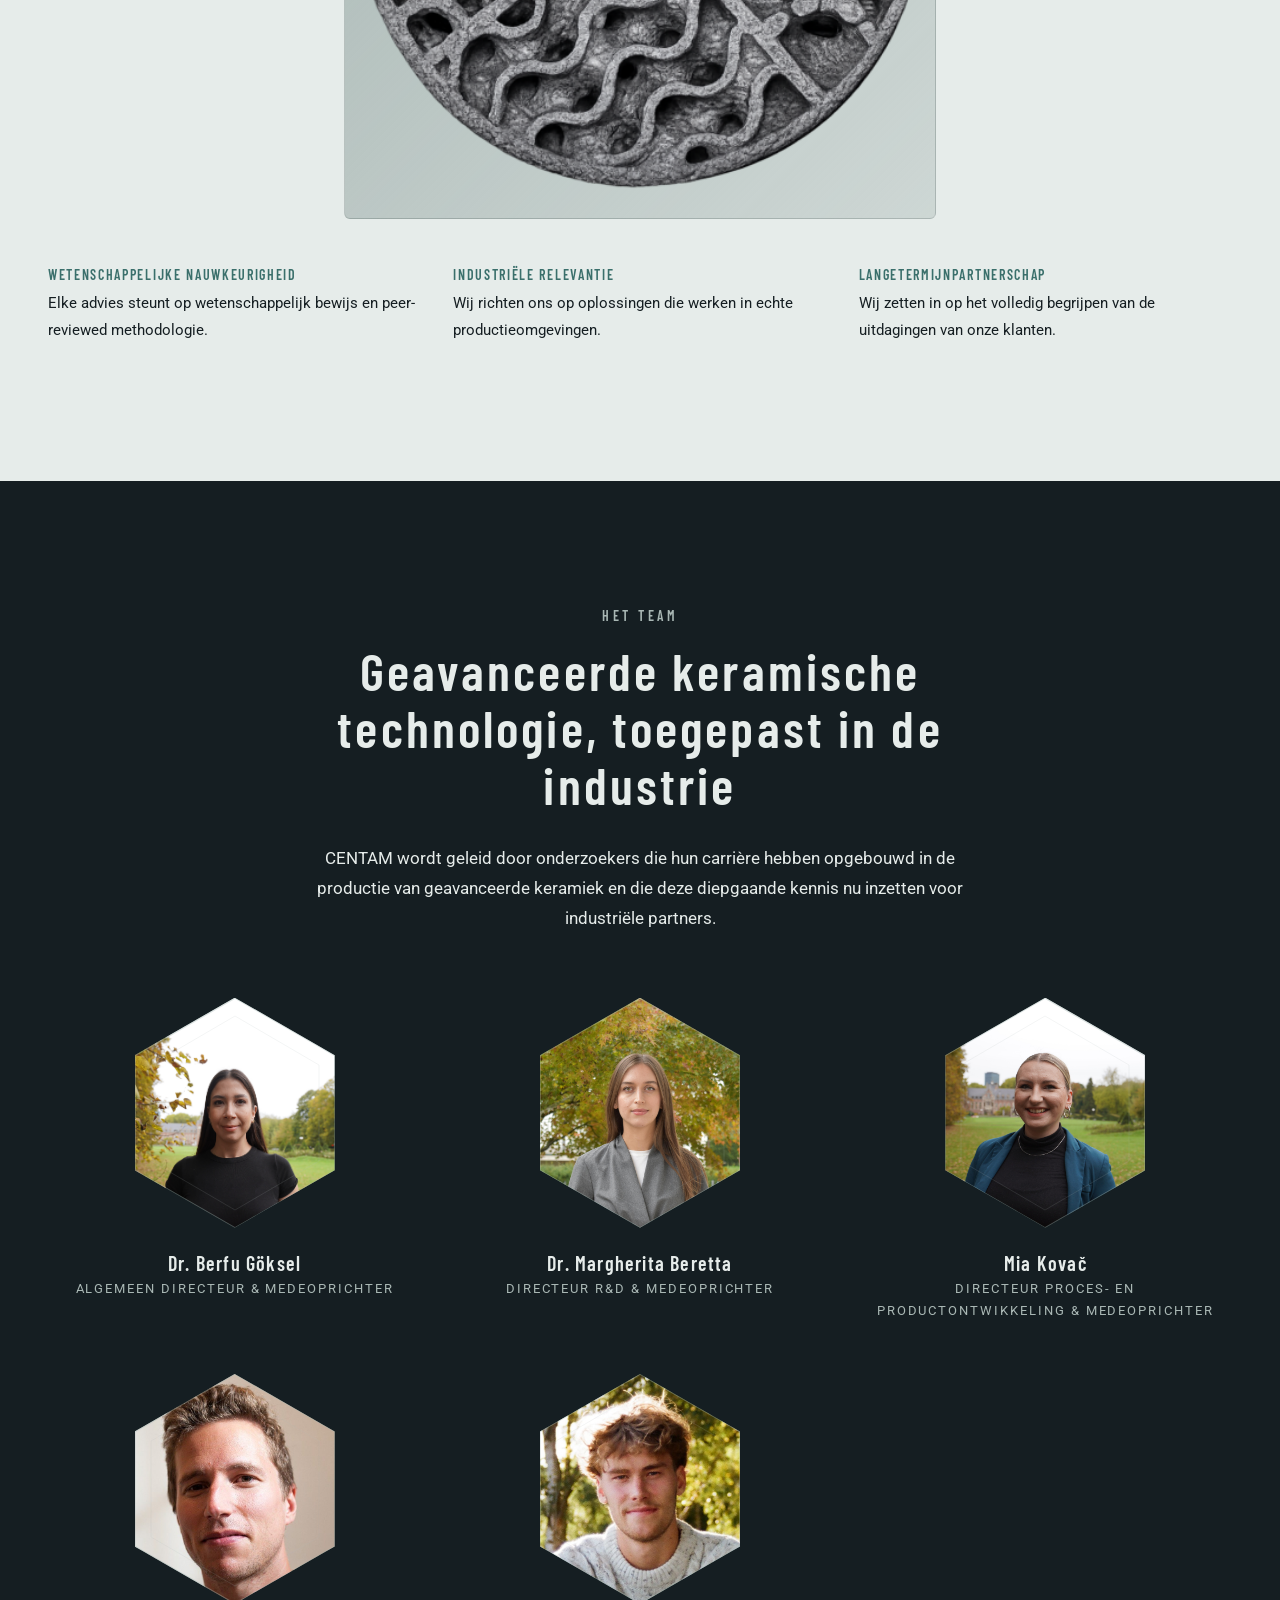
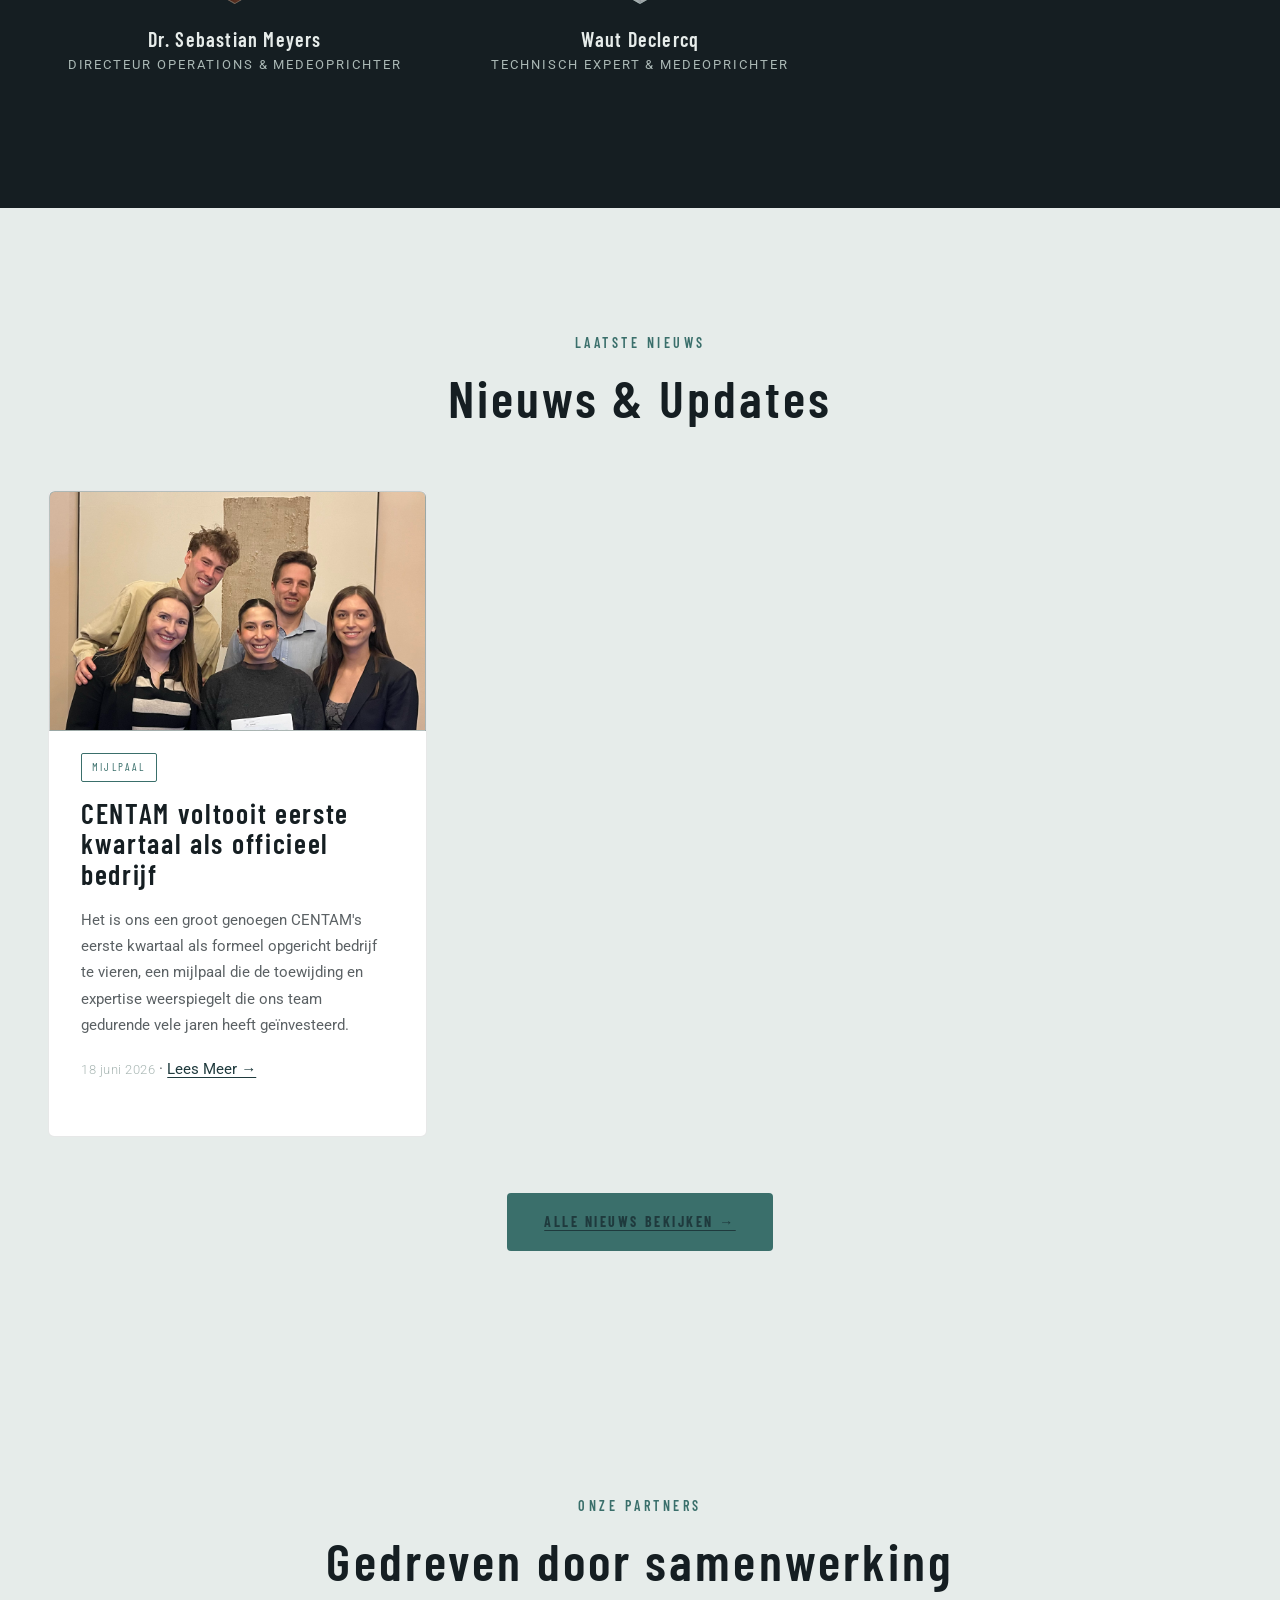
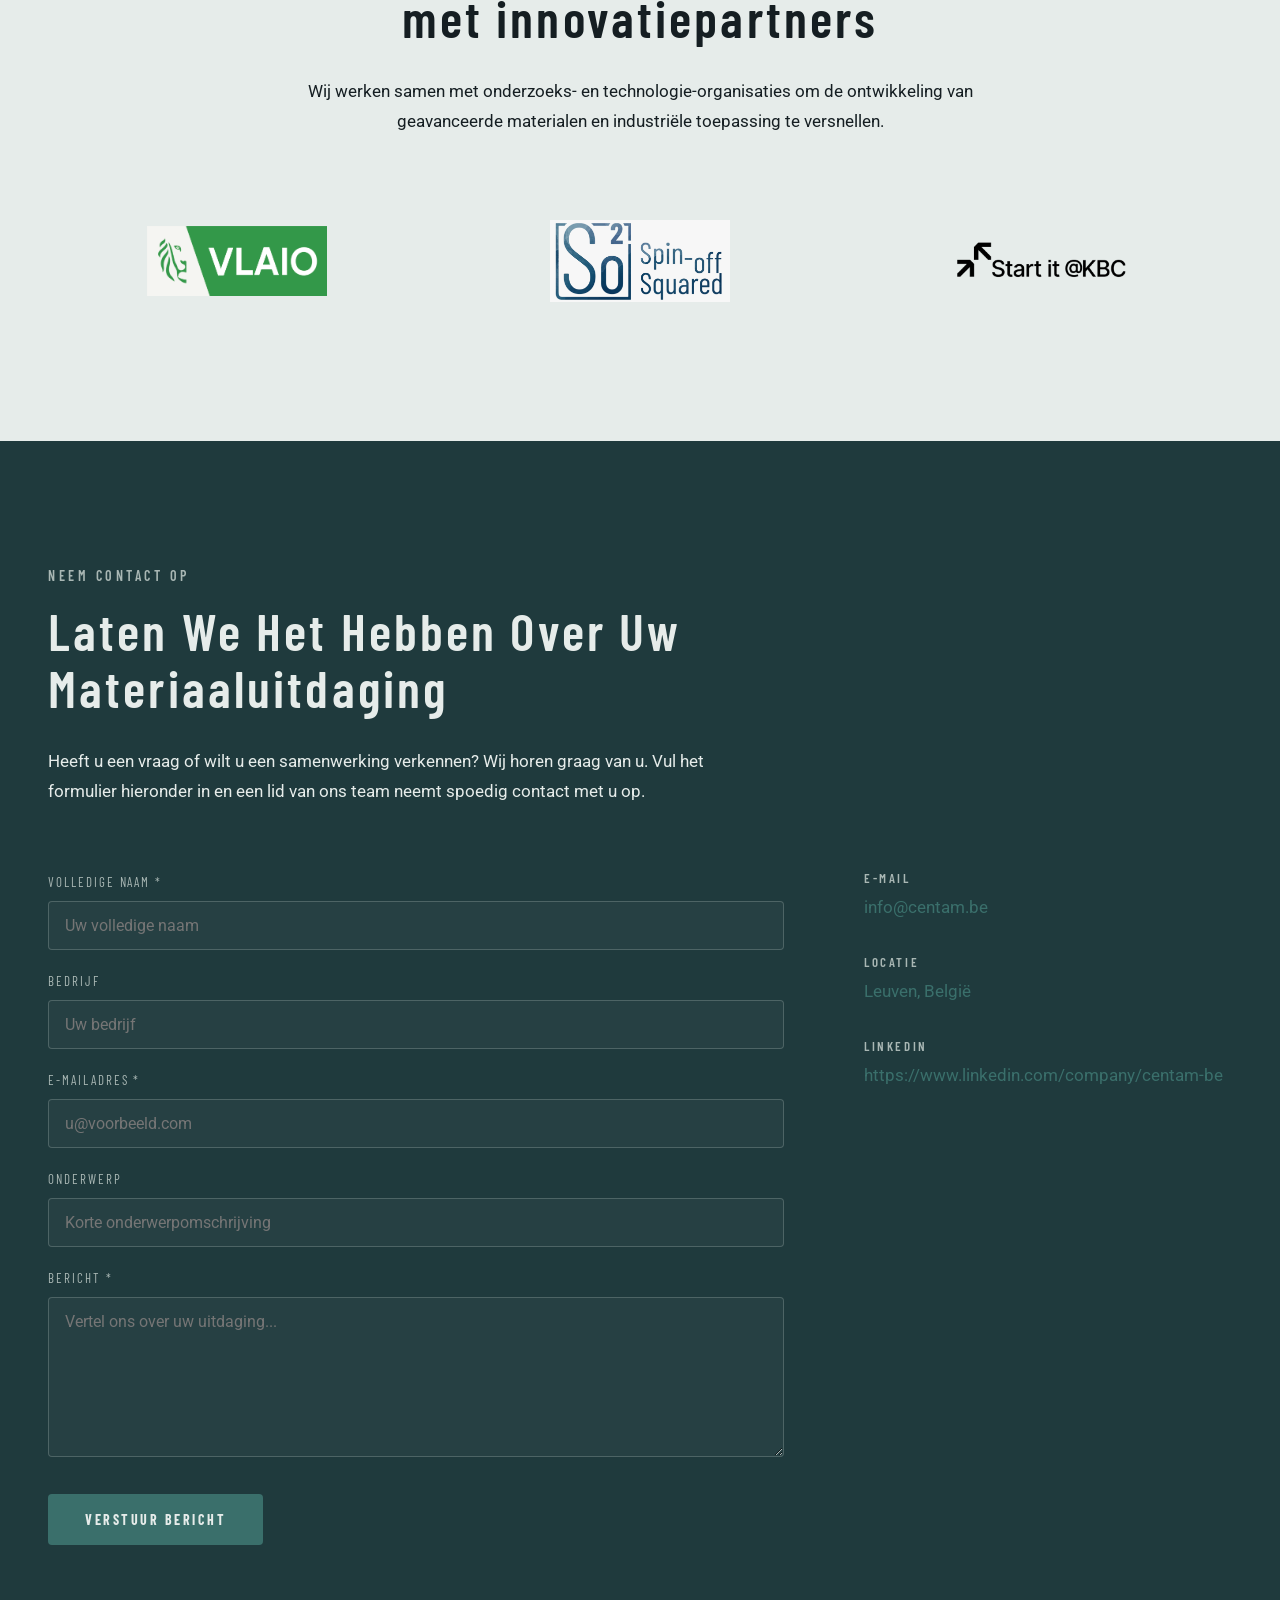
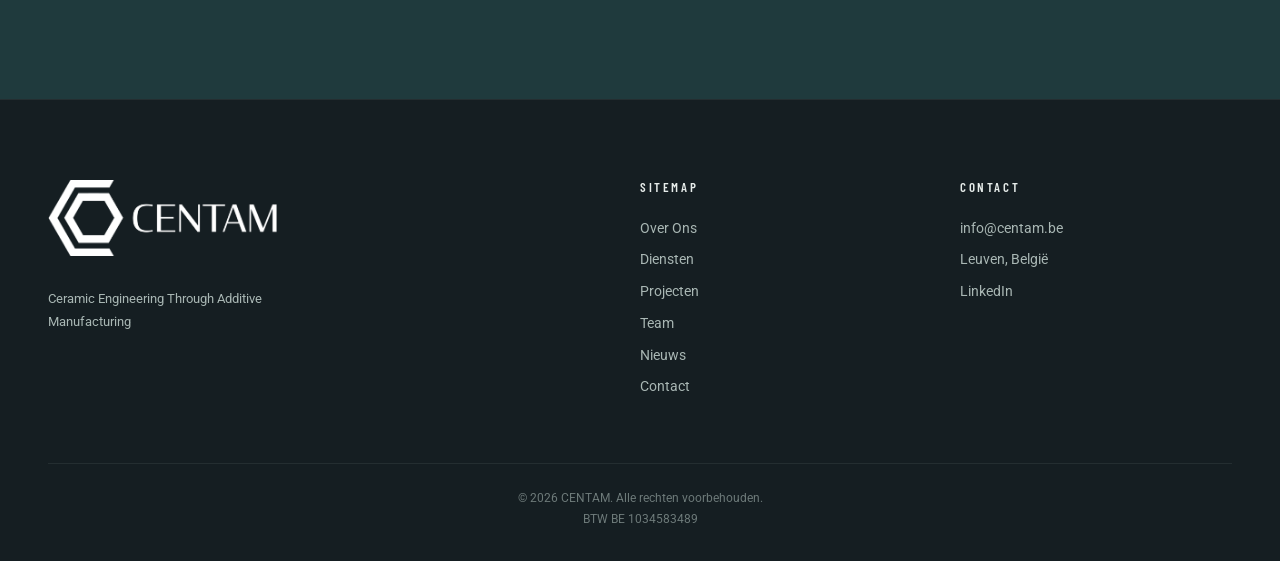
==== commit 921a7c5f: "Fixed centam headline, translation from Seb, beautify the text here and there" ====
--- a/nl/index.html
+++ b/nl/index.html
@@ -6,10 +6,10 @@
     <link rel="icon" type="image/png" sizes="32x32" href="../favicon-32x32.png" />
     <link rel="icon" type="image/png" sizes="16x16" href="../favicon-16x16.png" />
     <link rel="apple-touch-icon" sizes="180x180" href="../apple-touch-icon.png" />
-    <title>CENTAM | Geavanceerde Keramiek &amp; Metalen | België</title>
+    <title>CENTAM</title>
     <meta name="description" content="CENTAM ontwikkelt en behandelt geavanceerde Si-SiC keramische onderdelen via additieve productie voor de ruimtevaart-, energie-, halfgeleider- en industriële sector. Gevestigd in Leuven, België." />
     <meta property="og:type" content="website" />
-    <meta property="og:title" content="CENTAM | Geavanceerde Keramiek &amp; Metalen | België" />
+    <meta property="og:title" content="CENTAM" />
     <meta property="og:description" content="CENTAM ontwikkelt en behandelt geavanceerde Si-SiC keramische onderdelen via additieve productie voor de ruimtevaart-, energie-, halfgeleider- en industriële sector." />
     <meta property="og:image" content="https://centam.be/assets/Centam_Logo_Hexagon_Name_Green_Maroon_300dpi.png" />
     <meta property="og:url" content="https://centam.be/nl/" />
@@ -34,7 +34,7 @@
         <a href="#" class="nav-logo">
           <img
             src="/assets/Centam_Logo_Hexagon_Name_Green_Maroon_300dpi.png"
-            alt="Keramisch ingenieurswerk via additieve productie"
+            alt="Ceramic Engineering Through Additive Manufacturing"
           />
         </a>
         <nav class="nav-menu" id="primary-nav">
@@ -68,11 +68,11 @@
           <div class="centam-eyebrow">
             Van ontwerp tot maatwerkproductie via 3D-printen
           </div>
-          <h1>De Volgende Generatie Si-SiC-Componenten Ontwikkelen</h1>
+          <h1>De Volgende Generatie Si-SiC Componenten</h1>
           <p>
-            Met meer dan 30 jaar gecombineerde ervaring in additieve productie
-            ontwikkelt en behandelt CENTAM geavanceerde Si-SiC onderdelen voor
-            kritieke industriële sectoren na.
+            Met meer dan 30 jaar ervaring in additieve productie, 
+            biedt CENTAM printing en post-processing aan van 
+            geavanceerde Si-SiC onderdelen voor kritieke industriële sectoren.
           </p>
           <div class="hero-actions">
             <a href="mailto:info@centam.be" class="centam-button" target="_blank" rel="noopener noreferrer">Neem Contact Op</a>
@@ -101,53 +101,44 @@
             <div class="centam-eyebrow">Wat Wij Doen</div>
             <h2>Ontwikkeling van geavanceerde carbidekeramiek voor industrieel gebruik</h2>
             <p>
-              Onze producten en diensten zijn onderverdeeld in zes categorieën die de
-              volledige materiaalproductie, optimalisatie en karakterisering omvatten.
+              Onze producten en diensten zijn onderverdeeld in zes categorieën die de volledige materiaalproductie, optimalisatie en karakterisatie omvatten.
             </p>
           </div>
           <div class="centam-card-grid">
             <div class="centam-card">
               <h3>Materiaalkarakterisatie</h3>
               <p>
-                Uitgebreide analyse van keramische materialen — microstructuur,
-                fasesamenstelling, mechanische eigenschappen en thermisch gedrag.
+                Uitgebreide analyse van keramische materialen: microstructuur, fasesamenstelling, mechanische eigenschappen en thermisch gedrag.
               </p>
             </div>
             <div class="centam-card">
               <h3>Ontwikkeling van Keramiek op Maat</h3>
               <p>
-                Van formulering tot bakken: wij ontwerpen en ontwikkelen keramische
-                componenten op maat van uw prestatiespecificaties en
-                productie-eisen.
+                Van formulering tot sintering: wij ontwerpen en ontwikkelen keramische componenten op maat van uw specificaties en eisen.
               </p>
             </div>
             <div class="centam-card">
               <h3>Faalanalyse &amp; Materiaaldiagnostiek</h3>
               <p>
-                Diepgaande studies, waaronder faalanalyse, microstructurele
-                evaluatie en prestatiebeoordeling van keramische componenten.
+                Diepgaande studies, waaronder faalanalyse, microstructurele analyse en evaluatie van de performance van keramische componenten.
               </p>
             </div>
             <div class="centam-card">
               <h3>Procestechniek</h3>
               <p>
-                Verbeter uw keramische productieprocessen — minder afval,
-                betere consistentie en schaalbare productie.
+                Verbeter uw keramische productieprocessen: minder scrap, betere consistentie en schaalbare productie.
               </p>
             </div>
             <div class="centam-card">
-              <h3>R&amp;D-Advies</h3>
-              <p>
-                Deskundige ondersteuning voor onderzoeks- en
-                ontwikkelingsprojecten. Wij integreren met uw team om
-                materiaalinnovatietrajecten te versnellen.
+              <h3>R&amp;D Consulting</h3>
+              <p>
+                Deskundige ondersteuning voor onderzoeks- en ontwikkelingsprojecten. Wij werken samen met uw team om materiaalinnovatietrajecten te versnellen.
               </p>
             </div>
             <div class="centam-card">
               <h3>Kwaliteitscontrole &amp; Testen</h3>
               <p>
-                Onafhankelijke test- en kwaliteitsverificatiediensten voor
-                keramische componenten, in lijn met internationale normen.
+                Onafhankelijke test- en kwaliteitsverificatiediensten voor keramische componenten, in lijn met internationale normen.
               </p>
             </div>
           </div>
@@ -184,24 +175,21 @@
             <div>
               <span class="maroon-bar"></span>
               <div class="centam-eyebrow">Wie Wij Zijn</div>
-              <h3>Van ruw poeder tot eindcomponent ontwikkelen wij geavanceerde SiSiC-productieoplossingen.</h3>
-            <p>Opgericht door een team van ingenieurs en materiaalwetenschappers, combineert CENTAM diepgaande technische expertise met een praktisch begrip van industriële productie. Het oprichtende team brengt jarenlange ervaring samen, opgebouwd via KU Leuven en industriële samenwerkingen door heel Europa, op het gebied van geavanceerde keramiek, additieve productie en materiaaltechniek. Ons team heeft jarenlang hoogwaardige componenten ontwikkeld voor veeleisende toepassingen, werkend doorheen de volledige procesketen — van poederselectie en grondstofontwikkeling tot vormgeving, nabewerking, karakterisering en uiteindelijke componentkwalificatie.</p>
-              <p>
-                Wat CENTAM onderscheidt, is de breedte van onze productie-expertise. Wij hebben gewerkt met meerdere additieve productietechnologieën voor zowel keramiek als metalen, waaronder extrusiegebaseerde (DIW, FFF), poedergebaseerde (LPBF, BJ) en slurrygebaseerde processen (DLP, LS). Deze ervaring stelt ons in staat om uitdagingen te benaderen vanuit een materiaal-, proces- en toepassingsperspectief, waarbij wij het meest geschikte productietraject selecteren en ontwikkelen in plaats van beperkt te zijn tot één technologie.</p>
-            <p>Doorheen onze carrières hebben wij samengewerkt met industriële partners, onderzoeksorganisaties en technologieleiders binnen de halfgeleider-, ruimtevaart-, energie- en geavanceerde productiesectoren. Deze projecten hebben ons directe ervaring gegeven met de prestatie-eisen, kwaliteitsnormen en productierealiteiten die hoogwaardige keramische componenten bepalen.
-              </p>
-              <p>
-                Vandaag richt CENTAM zich op het mogelijk maken van de volgende generatie SiSiC-componenten via additieve
-                productie, geavanceerde nabewerking, materiaalkarakterisering en procesontwikkeling. Door expertise te combineren over de volledige productieketen, van ruw poeder tot eindproduct, helpen wij innovatieve ontwerpen om te zetten in betrouwbare, hoogwaardige keramische oplossingen.
+              <h3>Van startpoeder tot eindcomponent ontwikkelen wij geavanceerde Si-SiC productieoplossingen.</h3>
+            <p>CENTAM is opgericht door een team van materiaalkundige ingenieurs en biedt diepgaande technische expertise aan met een praktisch begrip van industriële productie. Het founding team brengt jarenlange ervaring samen op het gebied van geavanceerde keramiek, additieve productie en materiaaltechniek, opgebouwd via KU Leuven en industriële samenwerkingen door heel Europa. Ons team heeft gedurende verschillende jaren hoogwaardige componenten ontwikkeld voor veeleisende toepassingen, van poederselectie en grondstofontwikkeling tot vormgeving, nabewerking, karakterisatie en uiteindelijke componentkwalificatie.</p>
+              <p>
+                Wat CENTAM onderscheidt, is de breedte van onze productie-expertise. Wij hebben gewerkt met meerdere additieve productietechnologieën voor zowel keramiek als metalen, waaronder extrusiegebaseerde (DIW, FFF), poedergebaseerde (LPBF, BJ) en slurrygebaseerde processen (DLP, LS). Deze ervaring stelt ons in staat om uitdagingen te benaderen vanuit een uniek perspectief, met kennis van materiaal- en proceskunde, waarbij wij het meest geschikte productietraject selecteren en ontwikkelen en niet beperkt te zijn tot één technologie.</p>
+            <p>Doorheen onze carrières hebben wij samengewerkt met industriële partners, onderzoeksorganisaties en technologieleiders binnen de halfgeleider-, ruimtevaart-, energie- en geavanceerde productiesectoren. Dankzij deze samenwerkingen hebben wij directe ervaring kunnen opdoen met prestatie eisen, kwaliteitsnormen en productierealiteiten die hoogwaardige keramische componenten bepalen.
+              </p>
+              <p>
+                Vandaag richt CENTAM zich op het mogelijk maken van de volgende generatie Si-SiC componenten via additieve productie, geavanceerde nabewerking, materiaalkarakterisatie en procesontwikkeling. Door expertise te combineren over de volledige productieketen, van startpoeder tot eindproduct, helpen wij innovatieve ontwerpen om te zetten in betrouwbare, hoogwaardige keramische oplossingen.
               </p>
               <h3 class="about-strive-heading">Waar Wij Naar Streven</h3>
               <p>
-                Wij geloven dat de toekomst van geavanceerde keramiek ligt op het kruispunt van materiaalprestaties en productievrijheid.</p>
-            <p>Siliciumgeïnfiltreerd siliciumcarbide biedt een uitzonderlijke combinatie van thermische stabiliteit, stijfheid, slijtvastheid en chemische duurzaamheid. Toch wordt de toepassing ervan vaak beperkt door productiecomplexiteit, lange doorlooptijden en beperkte ontwerpvrijheid.</p>
-            <p> Onze
-                missie is om het volledige potentieel van SiSiC te ontsluiten via additieve productie en geavanceerde verwerkingstechnologieën. Door materiaalkennis te combineren met productie-knowhow maken wij geometrieën, functionaliteiten en ontwerpbenaderingen mogelijk die moeilijk of onmogelijk te realiseren zijn met conventionele productiemethoden.</p>
-            <p>Ons doel is eenvoudig: hoogwaardige
-                SiSiC-componenten eenvoudiger maken om te ontwerpen, sneller om te ontwikkelen en toegankelijker voor de sectoren die erop vertrouwen.
+                Wij geloven sterk dat de toekomst van geavanceerde keramiek afhangt van zowel materiaalprestaties als productievrijheid.</p>
+            <p>Silicium geïnfiltreerd siliciumcarbide biedt een uitzonderlijke combinatie van thermische stabiliteit, stijfheid, slijtvastheid en chemische duurzaamheid. Toch wordt de toepassing ervan vaak beperkt door moeilijkheden in productie, lange doorlooptijden en beperkte ontwerpvrijheid.</p>
+            <p> Onze missie is om het volledige potentieel van SiSiC te benutten via additieve productie en geavanceerde nabewerkingstechnologieën. Door materiaalkennis te combineren met productie-knowhow maken wij geometrieën, functionaliteiten en ontwerpbenaderingen mogelijk die zeer moeilijk of onmogelijk te realiseren zijn met conventionele productiemethoden.</p>
+            <p>Ons doel is eenvoudig: hoogwaardige Si-SiC componenten makkelijker ontwerp- en produceerbaar maken, sneller te ontwikkelen en ervoor zorgen dat het toegankelijker wordt voor de sectoren die het nodig hebben.
               </p>
             </div>
             <div>
@@ -217,19 +205,18 @@
             <div class="value-item">
               <h4>WETENSCHAPPELIJKE NAUWKEURIGHEID</h4>
               <p>
-                Elke aanbeveling is gebaseerd op bewijs en peer-reviewed
-                methodologie.
+                Elke advies steunt op wetenschappelijk bewijs en peer-reviewed methodologie.
               </p>
             </div>
             <div class="value-item">
               <h4>INDUSTRIËLE RELEVANTIE</h4>
               <p>
-                Wij richten ons op oplossingen die werken in reële productieomgevingen.
+                Wij richten ons op oplossingen die werken in echte productieomgevingen.
               </p>
             </div>
             <div class="value-item">
               <h4>LANGETERMIJNPARTNERSCHAP</h4>
-              <p>Wij investeren in een diepgaand begrip van de uitdagingen van onze klanten.</p>
+              <p>Wij zetten in op het volledig begrijpen van de uitdagingen van onze klanten.</p>
             </div>
           </div>
         </div>
@@ -242,7 +229,7 @@
         <div class="centam-container">
           <div class="section-intro">
             <div class="centam-eyebrow">Het Team</div>
-            <h2>Expertise op doctoraatsniveau, toegepast in de praktijk</h2>
+            <h2>Geavanceerde keramische technologie, toegepast in de industrie</h2>
             <p>
               CENTAM wordt geleid door onderzoekers die hun carrière hebben
               opgebouwd in de productie van geavanceerde keramiek en die deze
@@ -337,7 +324,7 @@
                   />
                 </svg>
               </div>
-              <h3>Dr. Mia Kovač</h3></a>
+              <h3>Mia Kovač</h3></a>
               <div class="role">
                 Directeur Proces- en Productontwikkeling &amp; Medeoprichter
               </div>
@@ -527,7 +514,7 @@
               />
             </div>
             <p class="footer-tagline">
-              Keramisch Ingenieurswerk via Additieve Productie
+              Ceramic Engineering Through Additive Manufacturing
             </p>
           </div>
           <div>
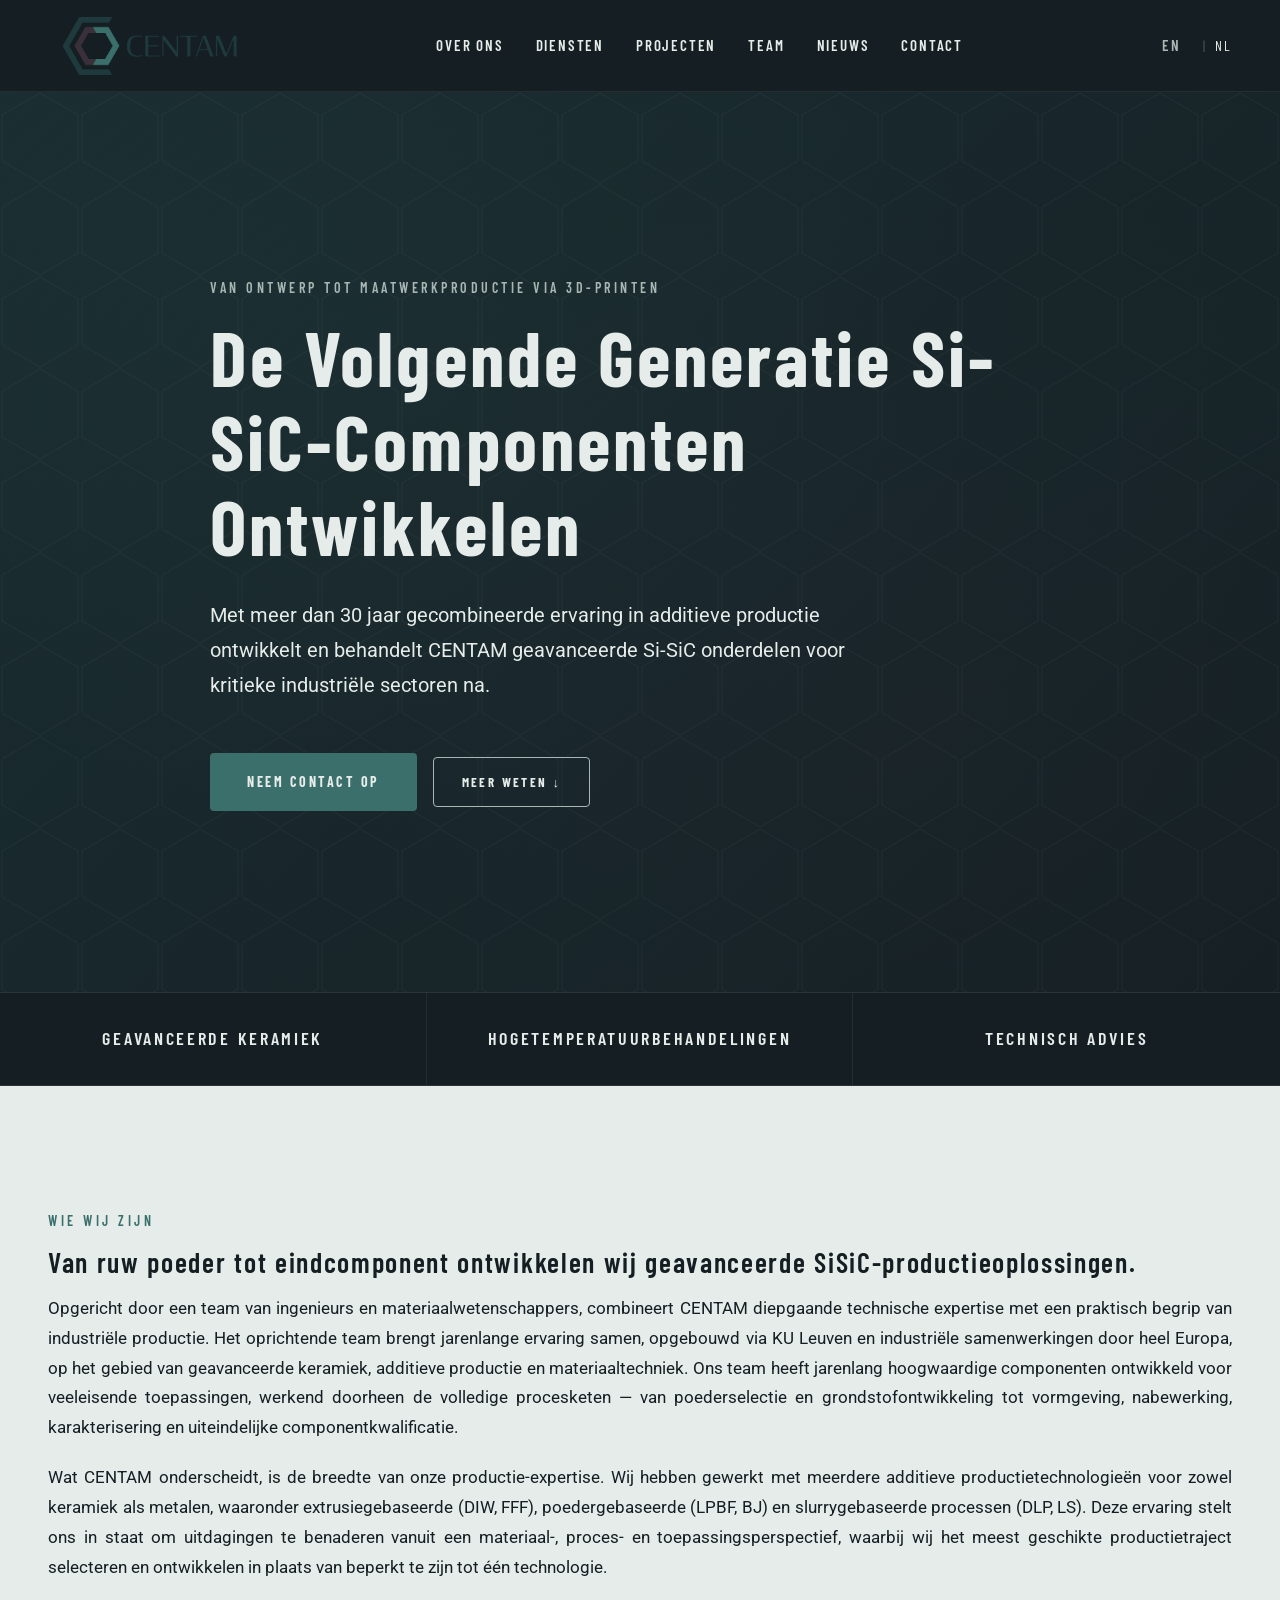
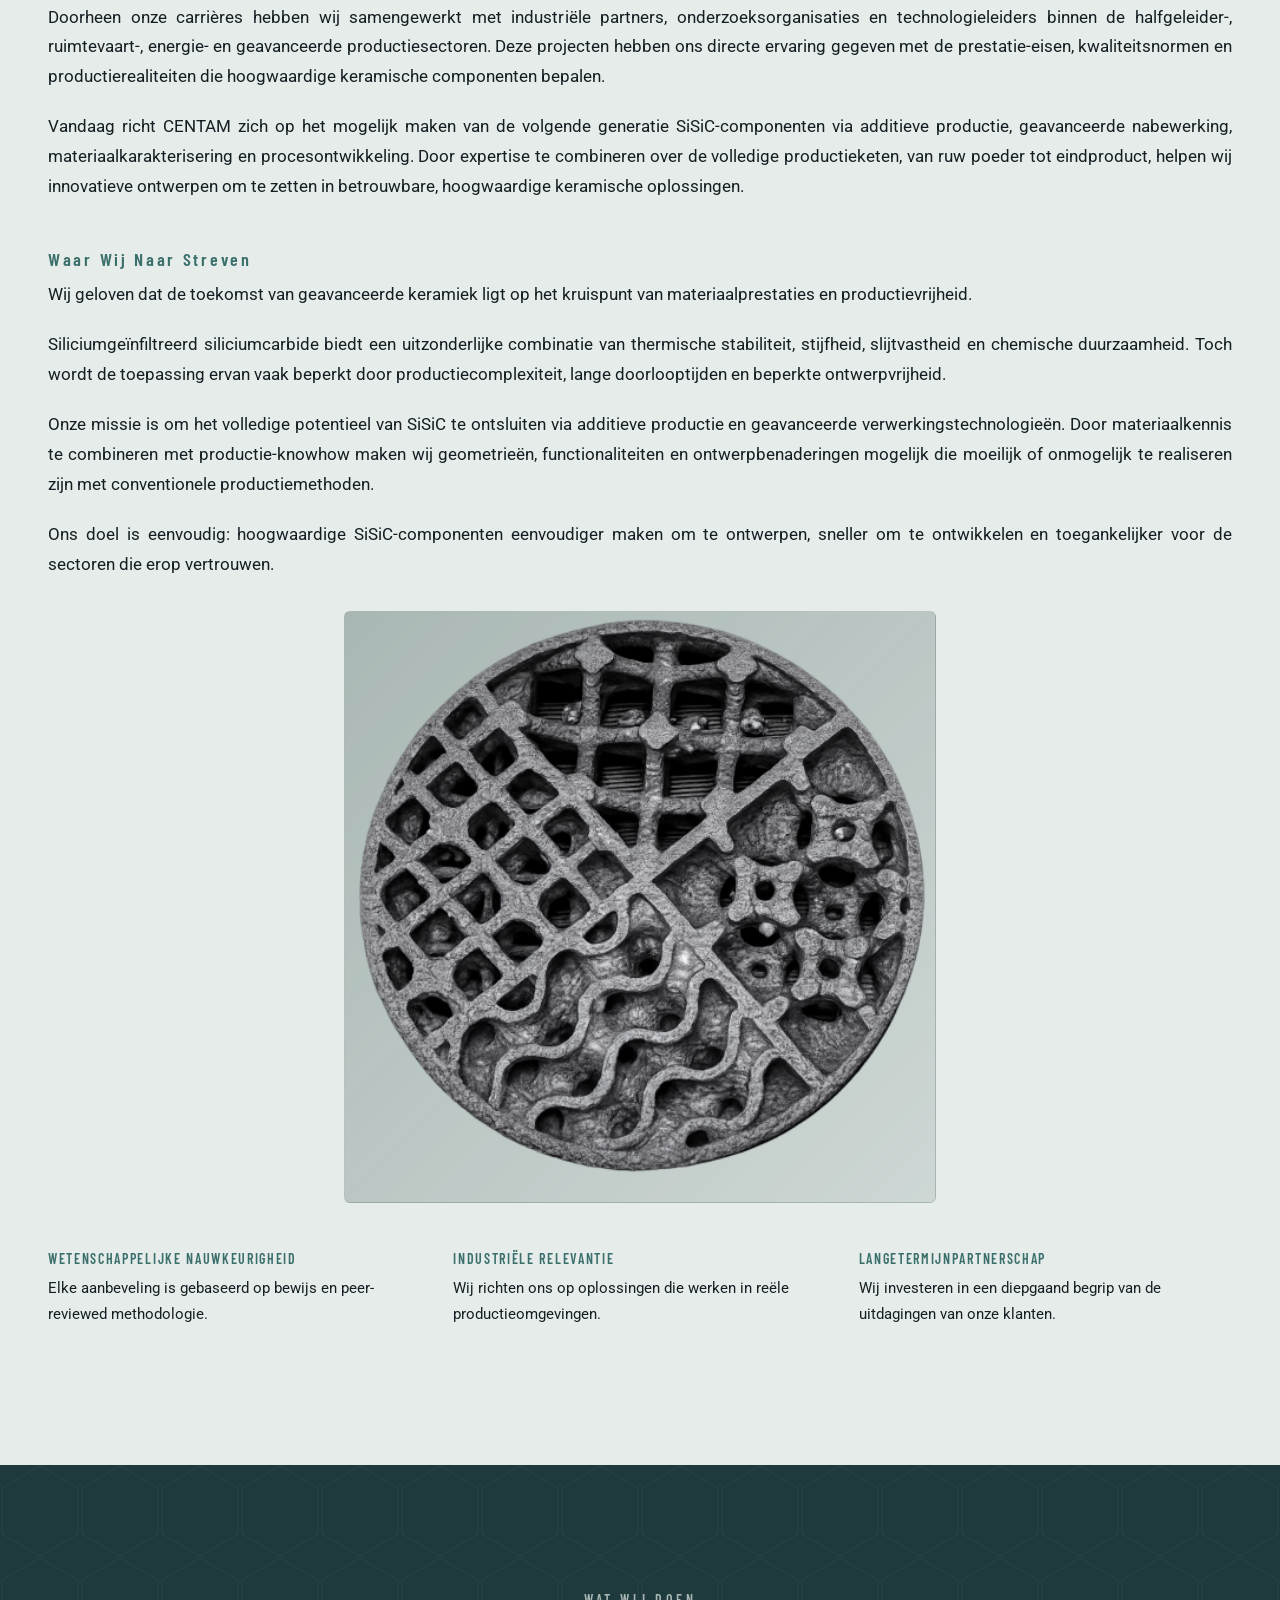
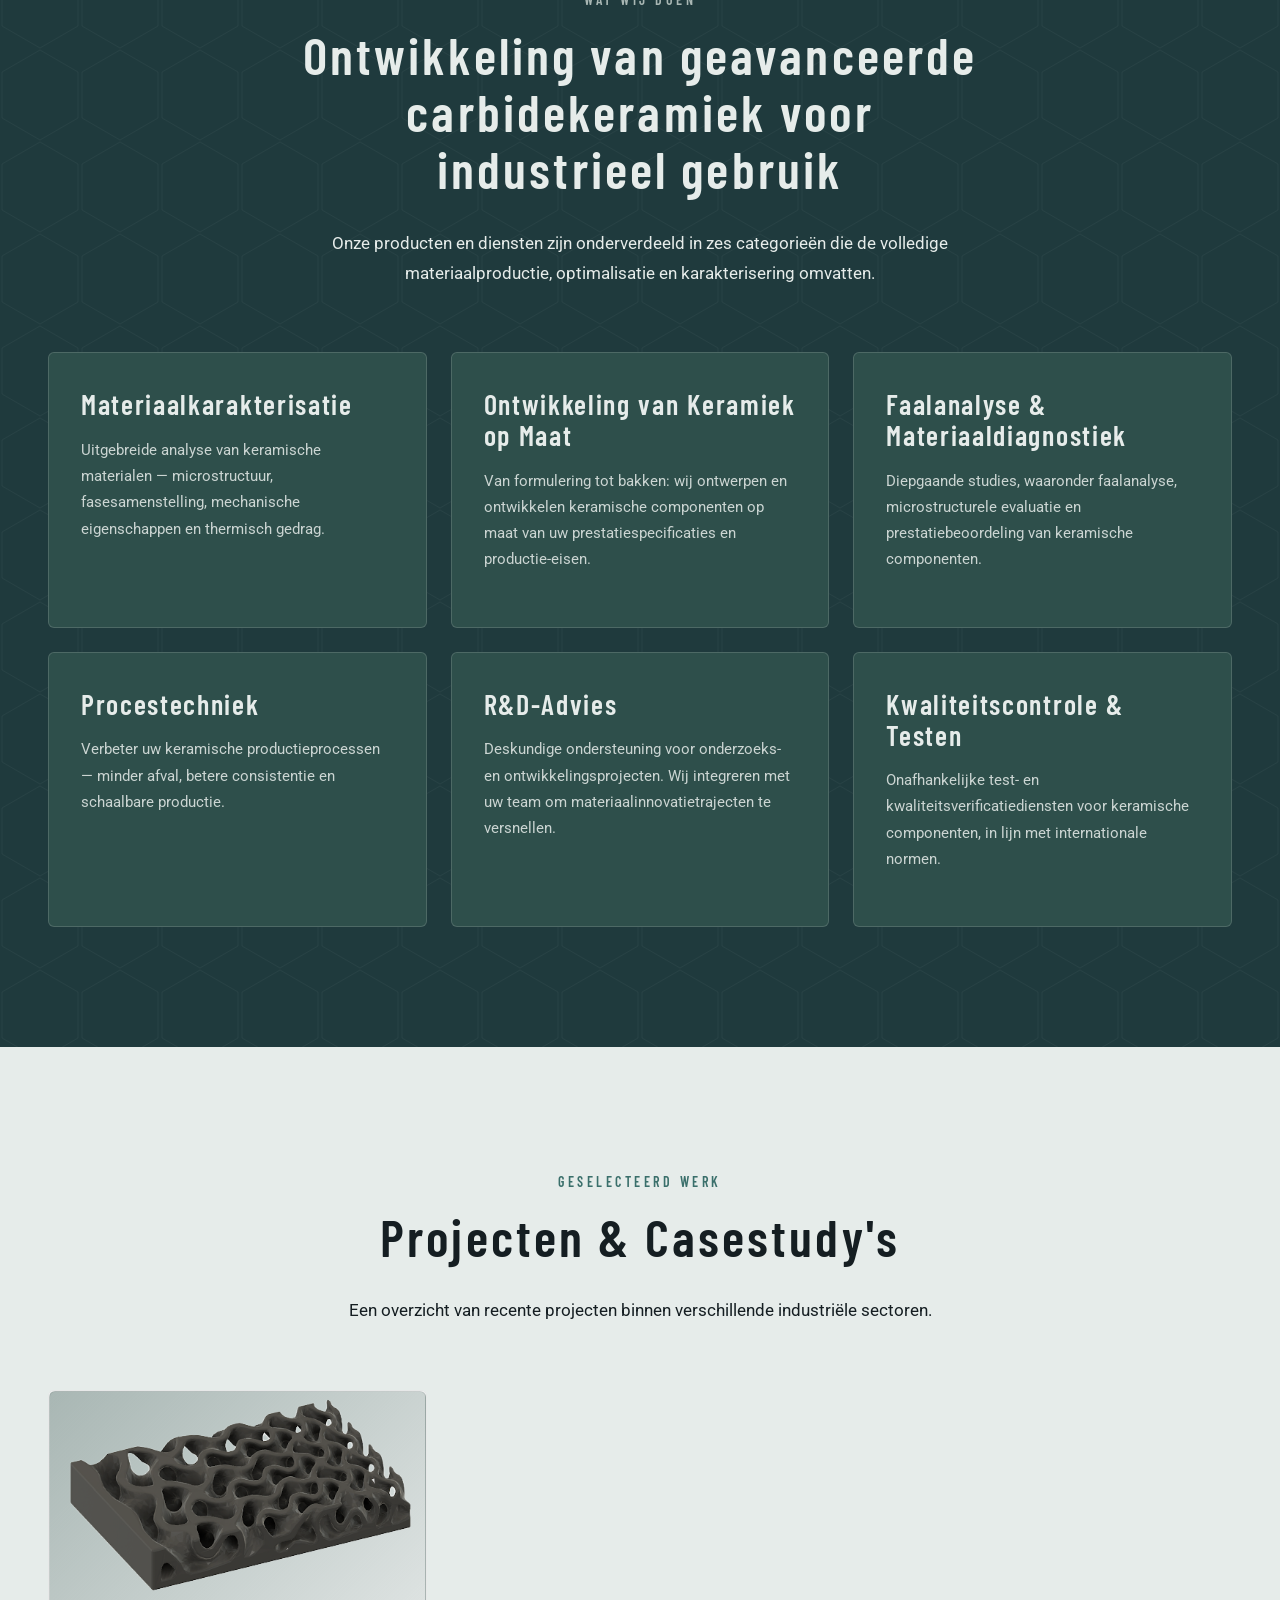
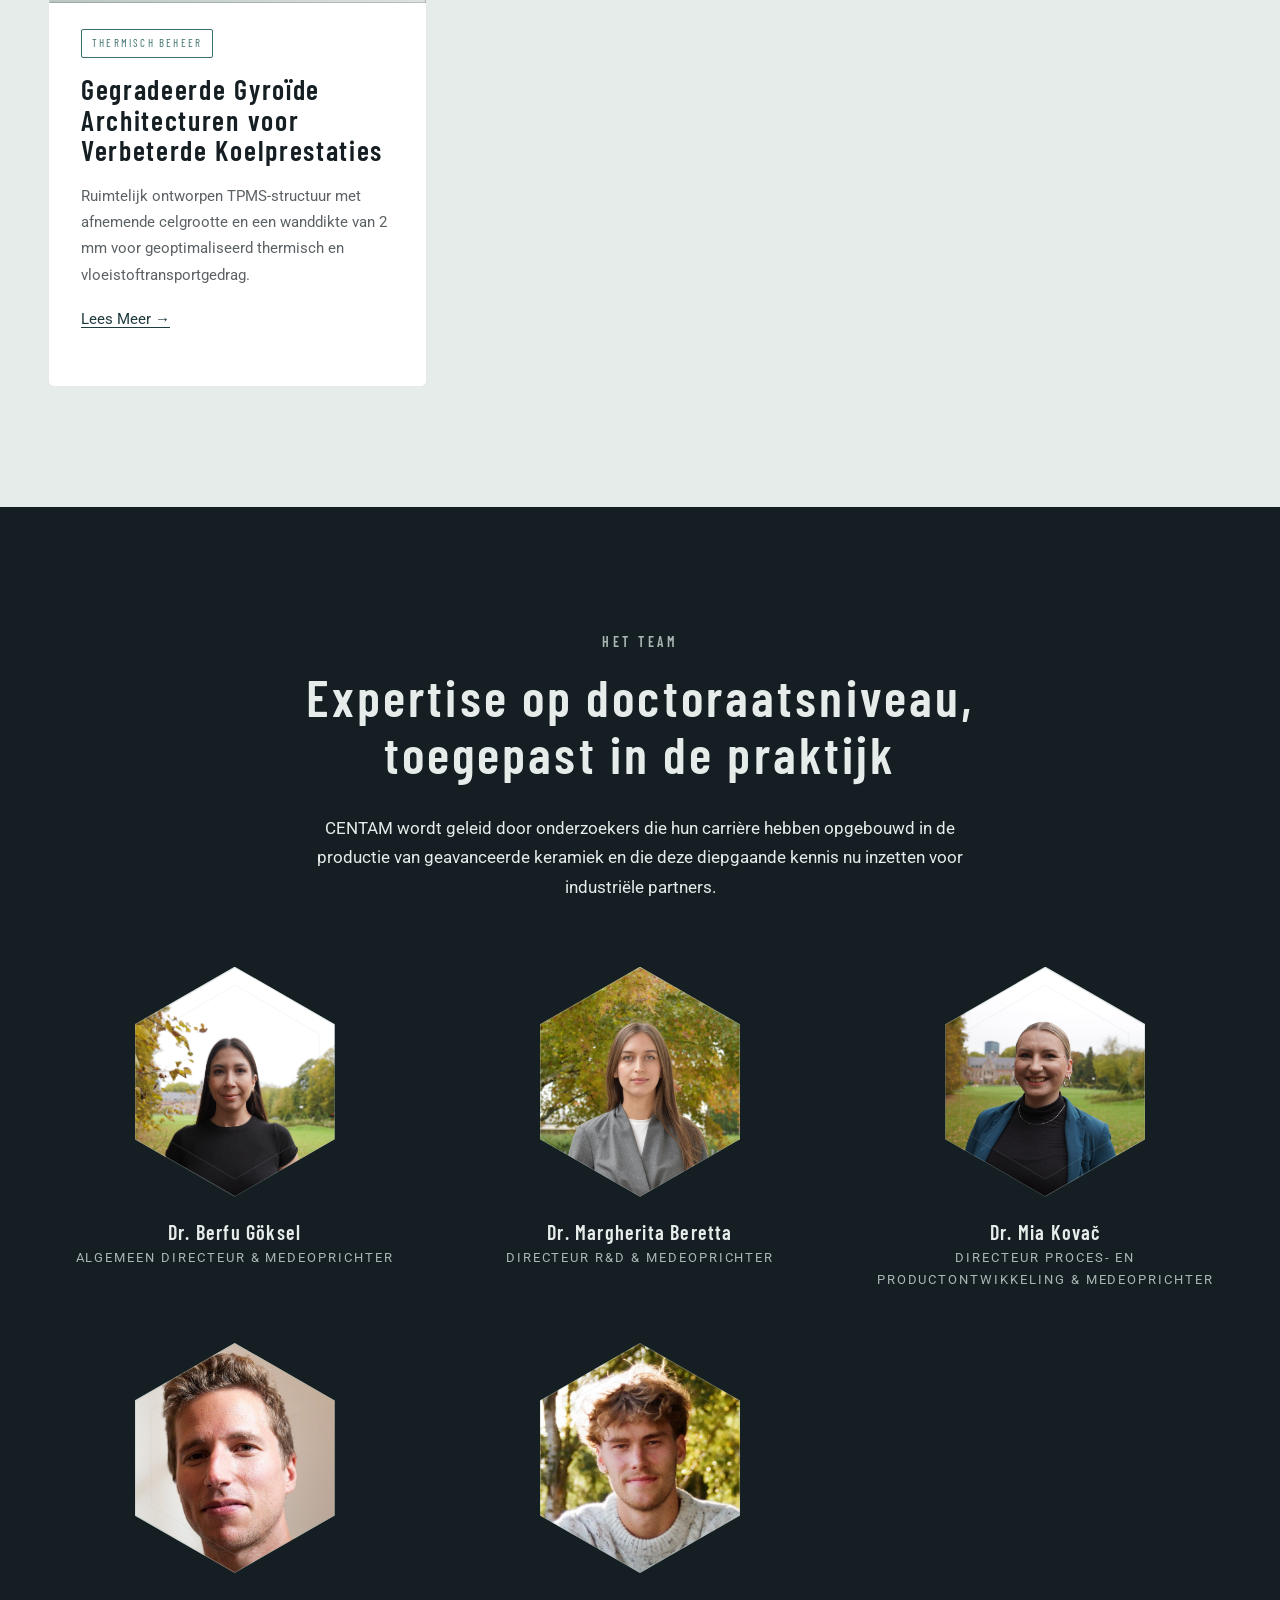
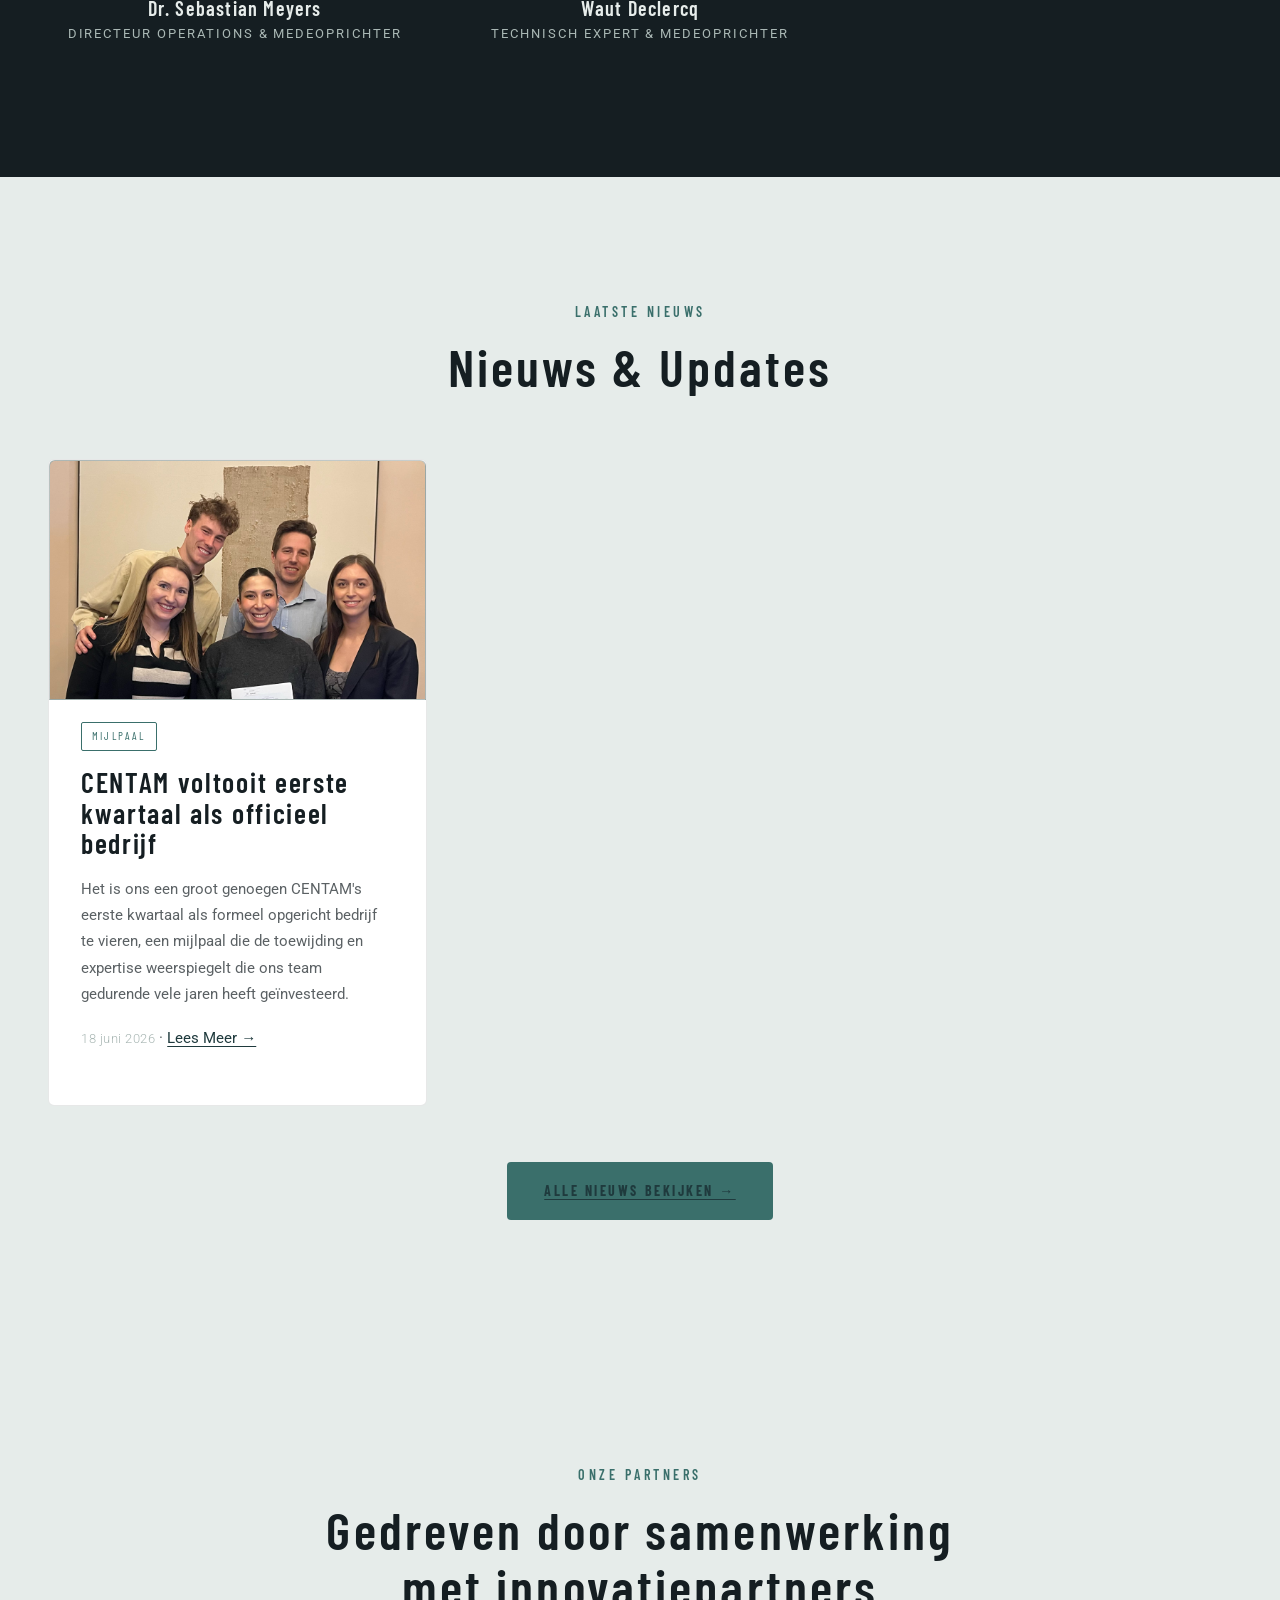
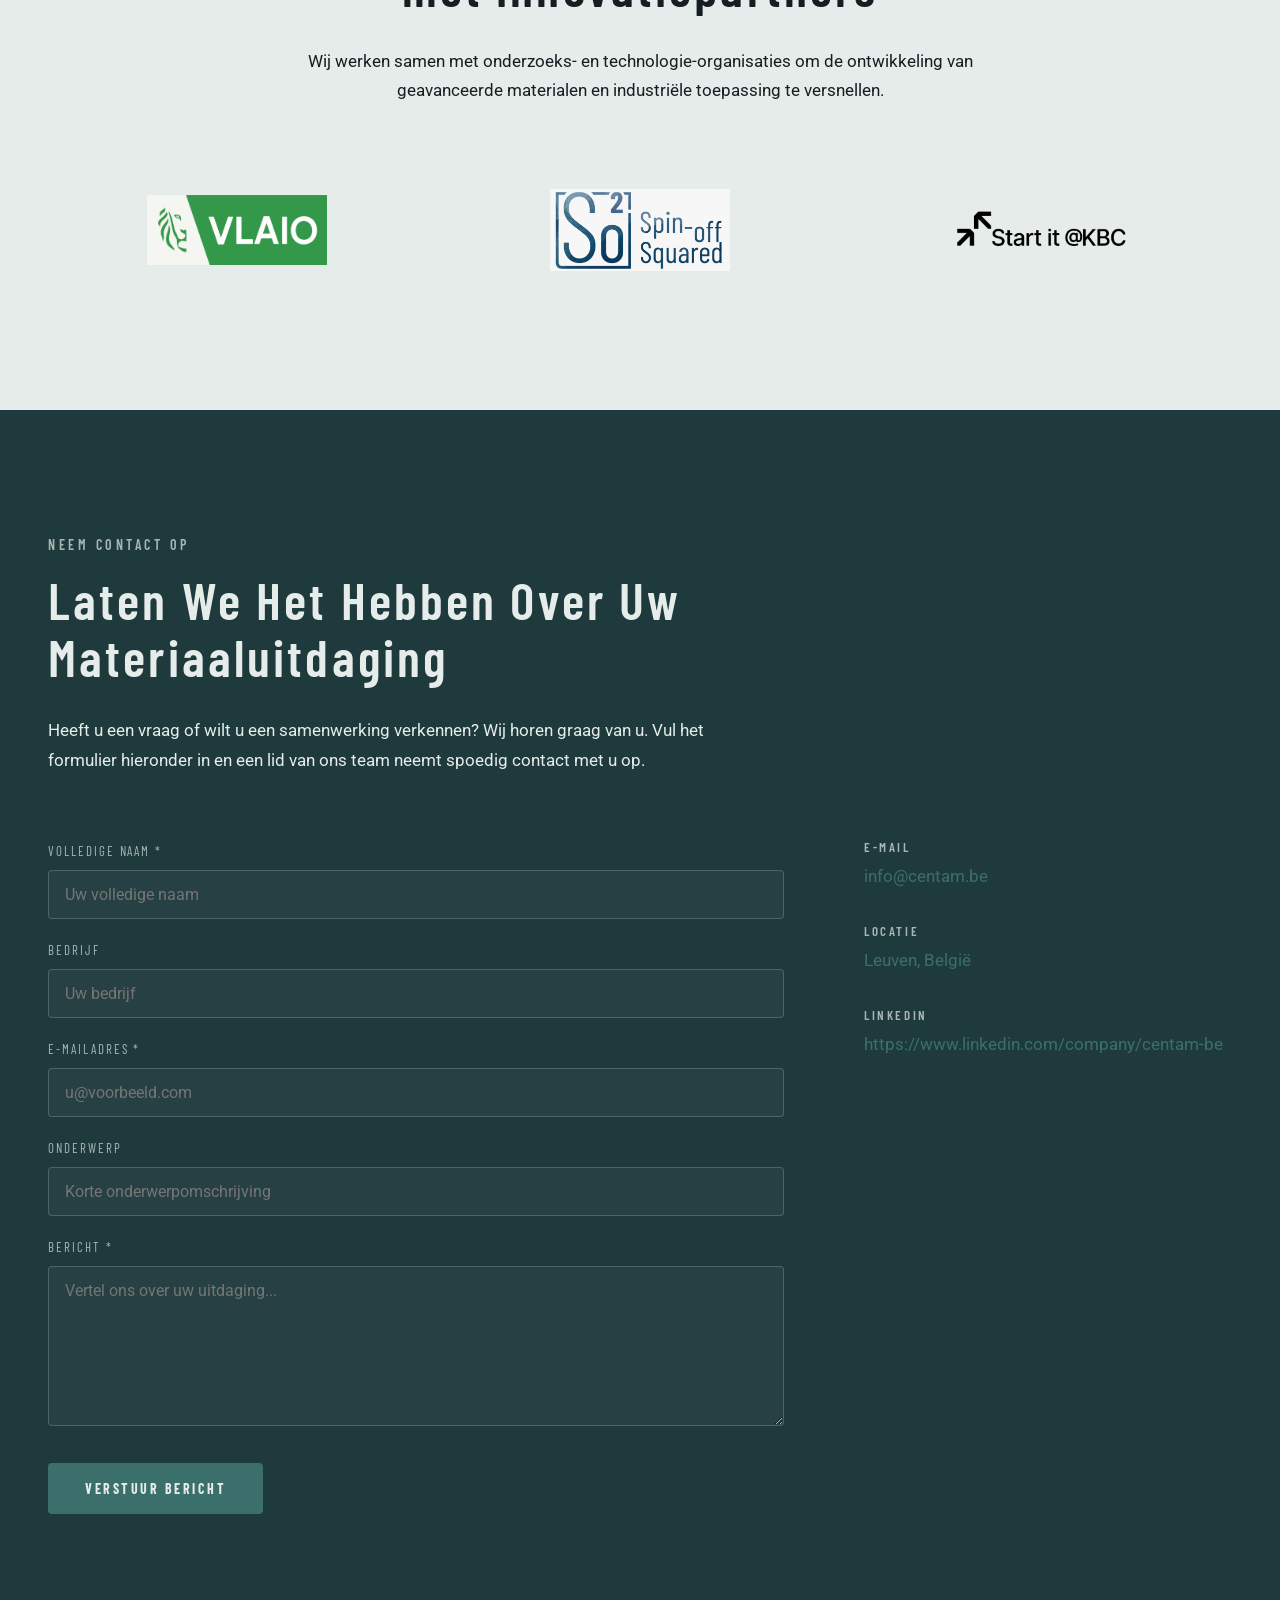
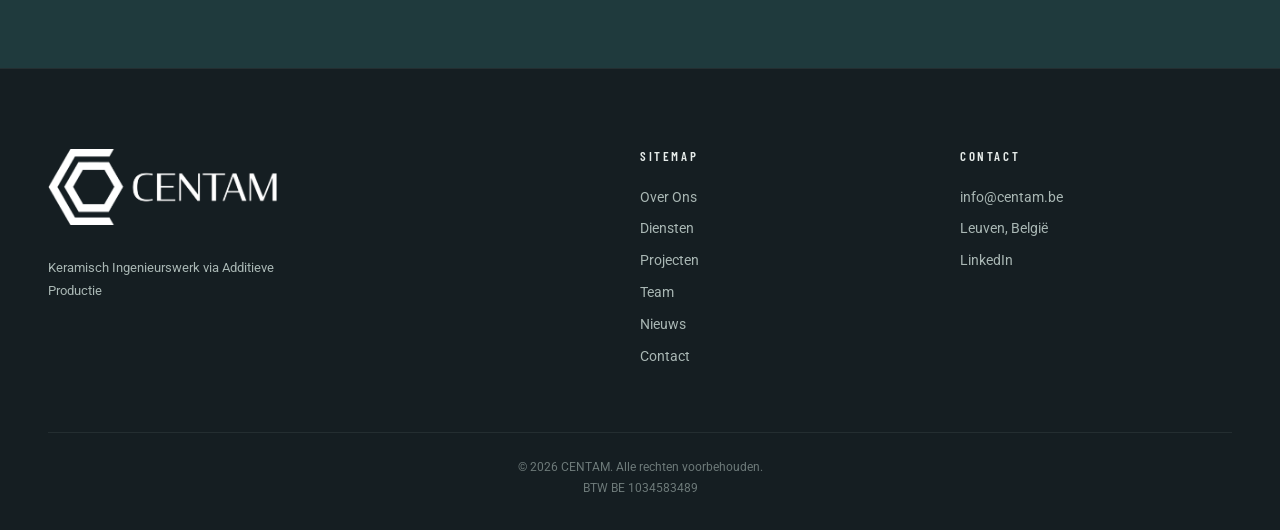
==== commit b25bac37: "fix mail links" ====
--- a/nl/index.html
+++ b/nl/index.html
@@ -6,10 +6,10 @@
     <link rel="icon" type="image/png" sizes="32x32" href="../favicon-32x32.png" />
     <link rel="icon" type="image/png" sizes="16x16" href="../favicon-16x16.png" />
     <link rel="apple-touch-icon" sizes="180x180" href="../apple-touch-icon.png" />
-    <title>CENTAM</title>
+    <title>CENTAM | Geavanceerde Keramiek &amp; Metalen | België</title>
     <meta name="description" content="CENTAM ontwikkelt en behandelt geavanceerde Si-SiC keramische onderdelen via additieve productie voor de ruimtevaart-, energie-, halfgeleider- en industriële sector. Gevestigd in Leuven, België." />
     <meta property="og:type" content="website" />
-    <meta property="og:title" content="CENTAM" />
+    <meta property="og:title" content="CENTAM | Geavanceerde Keramiek &amp; Metalen | België" />
     <meta property="og:description" content="CENTAM ontwikkelt en behandelt geavanceerde Si-SiC keramische onderdelen via additieve productie voor de ruimtevaart-, energie-, halfgeleider- en industriële sector." />
     <meta property="og:image" content="https://centam.be/assets/Centam_Logo_Hexagon_Name_Green_Maroon_300dpi.png" />
     <meta property="og:url" content="https://centam.be/nl/" />
@@ -34,7 +34,7 @@
         <a href="#" class="nav-logo">
           <img
             src="/assets/Centam_Logo_Hexagon_Name_Green_Maroon_300dpi.png"
-            alt="Ceramic Engineering Through Additive Manufacturing"
+            alt="Keramisch ingenieurswerk via additieve productie"
           />
         </a>
         <nav class="nav-menu" id="primary-nav">
@@ -68,14 +68,14 @@
           <div class="centam-eyebrow">
             Van ontwerp tot maatwerkproductie via 3D-printen
           </div>
-          <h1>De Volgende Generatie Si-SiC Componenten</h1>
+          <h1>De Volgende Generatie Si-SiC-Componenten Ontwikkelen</h1>
           <p>
-            Met meer dan 30 jaar ervaring in additieve productie, 
-            biedt CENTAM printing en post-processing aan van 
-            geavanceerde Si-SiC onderdelen voor kritieke industriële sectoren.
+            Met meer dan 30 jaar gecombineerde ervaring in additieve productie
+            ontwikkelt en behandelt CENTAM geavanceerde Si-SiC onderdelen voor
+            kritieke industriële sectoren na.
           </p>
           <div class="hero-actions">
-            <a href="mailto:info@centam.be" class="centam-button" target="_blank" rel="noopener noreferrer">Neem Contact Op</a>
+            <a href="mailto:info@centam.be" class="centam-button">Neem Contact Op</a>
             <a href="#about" class="centam-button centam-button-ghost"
               >Meer Weten ↓</a
             >
@@ -93,52 +93,121 @@
       </div>
 
       <!-- ========================================================
+         ABOUT — Cream
+         ======================================================== -->
+      <section class="centam-section centam-section-light" id="about">
+        <div class="centam-container">
+          <div class="about-grid">
+            <div>
+              <span class="maroon-bar"></span>
+              <div class="centam-eyebrow">Wie Wij Zijn</div>
+              <h3>Van ruw poeder tot eindcomponent ontwikkelen wij geavanceerde SiSiC-productieoplossingen.</h3>
+            <p>Opgericht door een team van ingenieurs en materiaalwetenschappers, combineert CENTAM diepgaande technische expertise met een praktisch begrip van industriële productie. Het oprichtende team brengt jarenlange ervaring samen, opgebouwd via KU Leuven en industriële samenwerkingen door heel Europa, op het gebied van geavanceerde keramiek, additieve productie en materiaaltechniek. Ons team heeft jarenlang hoogwaardige componenten ontwikkeld voor veeleisende toepassingen, werkend doorheen de volledige procesketen — van poederselectie en grondstofontwikkeling tot vormgeving, nabewerking, karakterisering en uiteindelijke componentkwalificatie.</p>
+              <p>
+                Wat CENTAM onderscheidt, is de breedte van onze productie-expertise. Wij hebben gewerkt met meerdere additieve productietechnologieën voor zowel keramiek als metalen, waaronder extrusiegebaseerde (DIW, FFF), poedergebaseerde (LPBF, BJ) en slurrygebaseerde processen (DLP, LS). Deze ervaring stelt ons in staat om uitdagingen te benaderen vanuit een materiaal-, proces- en toepassingsperspectief, waarbij wij het meest geschikte productietraject selecteren en ontwikkelen in plaats van beperkt te zijn tot één technologie.</p>
+            <p>Doorheen onze carrières hebben wij samengewerkt met industriële partners, onderzoeksorganisaties en technologieleiders binnen de halfgeleider-, ruimtevaart-, energie- en geavanceerde productiesectoren. Deze projecten hebben ons directe ervaring gegeven met de prestatie-eisen, kwaliteitsnormen en productierealiteiten die hoogwaardige keramische componenten bepalen.
+              </p>
+              <p>
+                Vandaag richt CENTAM zich op het mogelijk maken van de volgende generatie SiSiC-componenten via additieve
+                productie, geavanceerde nabewerking, materiaalkarakterisering en procesontwikkeling. Door expertise te combineren over de volledige productieketen, van ruw poeder tot eindproduct, helpen wij innovatieve ontwerpen om te zetten in betrouwbare, hoogwaardige keramische oplossingen.
+              </p>
+              <h3 class="about-strive-heading">Waar Wij Naar Streven</h3>
+              <p>
+                Wij geloven dat de toekomst van geavanceerde keramiek ligt op het kruispunt van materiaalprestaties en productievrijheid.</p>
+            <p>Siliciumgeïnfiltreerd siliciumcarbide biedt een uitzonderlijke combinatie van thermische stabiliteit, stijfheid, slijtvastheid en chemische duurzaamheid. Toch wordt de toepassing ervan vaak beperkt door productiecomplexiteit, lange doorlooptijden en beperkte ontwerpvrijheid.</p>
+            <p> Onze
+                missie is om het volledige potentieel van SiSiC te ontsluiten via additieve productie en geavanceerde verwerkingstechnologieën. Door materiaalkennis te combineren met productie-knowhow maken wij geometrieën, functionaliteiten en ontwerpbenaderingen mogelijk die moeilijk of onmogelijk te realiseren zijn met conventionele productiemethoden.</p>
+            <p>Ons doel is eenvoudig: hoogwaardige
+                SiSiC-componenten eenvoudiger maken om te ontwerpen, sneller om te ontwikkelen en toegankelijker voor de sectoren die erop vertrouwen.
+              </p>
+            </div>
+            <div>
+              <div class="img-placeholder img-placeholder--about">
+                <img
+                  src="/assets/gyroid-sandblasted-e1781793578906.png"
+                  alt="Gyroïde roosterstructuur"
+                />
+              </div>
+            </div>
+          </div>
+          <div class="values-grid">
+            <div class="value-item">
+              <h4>WETENSCHAPPELIJKE NAUWKEURIGHEID</h4>
+              <p>
+                Elke aanbeveling is gebaseerd op bewijs en peer-reviewed
+                methodologie.
+              </p>
+            </div>
+            <div class="value-item">
+              <h4>INDUSTRIËLE RELEVANTIE</h4>
+              <p>
+                Wij richten ons op oplossingen die werken in reële productieomgevingen.
+              </p>
+            </div>
+            <div class="value-item">
+              <h4>LANGETERMIJNPARTNERSCHAP</h4>
+              <p>Wij investeren in een diepgaand begrip van de uitdagingen van onze klanten.</p>
+            </div>
+          </div>
+        </div>
+      </section>
+
+      <!-- ========================================================
          SERVICES — Dark Green
          ======================================================== -->
-      <section class="centam-section centam-section-light" id="services">
+      <section class="centam-section centam-section-darker" id="services">
         <div class="centam-container">
           <div class="section-intro">
             <div class="centam-eyebrow">Wat Wij Doen</div>
             <h2>Ontwikkeling van geavanceerde carbidekeramiek voor industrieel gebruik</h2>
             <p>
-              Onze producten en diensten zijn onderverdeeld in zes categorieën die de volledige materiaalproductie, optimalisatie en karakterisatie omvatten.
+              Onze producten en diensten zijn onderverdeeld in zes categorieën die de
+              volledige materiaalproductie, optimalisatie en karakterisering omvatten.
             </p>
           </div>
           <div class="centam-card-grid">
             <div class="centam-card">
               <h3>Materiaalkarakterisatie</h3>
               <p>
-                Uitgebreide analyse van keramische materialen: microstructuur, fasesamenstelling, mechanische eigenschappen en thermisch gedrag.
+                Uitgebreide analyse van keramische materialen — microstructuur,
+                fasesamenstelling, mechanische eigenschappen en thermisch gedrag.
               </p>
             </div>
             <div class="centam-card">
               <h3>Ontwikkeling van Keramiek op Maat</h3>
               <p>
-                Van formulering tot sintering: wij ontwerpen en ontwikkelen keramische componenten op maat van uw specificaties en eisen.
+                Van formulering tot bakken: wij ontwerpen en ontwikkelen keramische
+                componenten op maat van uw prestatiespecificaties en
+                productie-eisen.
               </p>
             </div>
             <div class="centam-card">
               <h3>Faalanalyse &amp; Materiaaldiagnostiek</h3>
               <p>
-                Diepgaande studies, waaronder faalanalyse, microstructurele analyse en evaluatie van de performance van keramische componenten.
+                Diepgaande studies, waaronder faalanalyse, microstructurele
+                evaluatie en prestatiebeoordeling van keramische componenten.
               </p>
             </div>
             <div class="centam-card">
               <h3>Procestechniek</h3>
               <p>
-                Verbeter uw keramische productieprocessen: minder scrap, betere consistentie en schaalbare productie.
+                Verbeter uw keramische productieprocessen — minder afval,
+                betere consistentie en schaalbare productie.
               </p>
             </div>
             <div class="centam-card">
-              <h3>R&amp;D Consulting</h3>
-              <p>
-                Deskundige ondersteuning voor onderzoeks- en ontwikkelingsprojecten. Wij werken samen met uw team om materiaalinnovatietrajecten te versnellen.
+              <h3>R&amp;D-Advies</h3>
+              <p>
+                Deskundige ondersteuning voor onderzoeks- en
+                ontwikkelingsprojecten. Wij integreren met uw team om
+                materiaalinnovatietrajecten te versnellen.
               </p>
             </div>
             <div class="centam-card">
               <h3>Kwaliteitscontrole &amp; Testen</h3>
               <p>
-                Onafhankelijke test- en kwaliteitsverificatiediensten voor keramische componenten, in lijn met internationale normen.
+                Onafhankelijke test- en kwaliteitsverificatiediensten voor
+                keramische componenten, in lijn met internationale normen.
               </p>
             </div>
           </div>
@@ -151,7 +220,7 @@
          (projects.nl.js) by renderProjectCards() in script.js.
          Add a project there and a card appears automatically.
          ======================================================== -->
-      <section class="centam-section centam-section-darker" id="projects">
+      <section class="centam-section centam-section-light" id="projects">
         <div class="centam-container">
           <div class="section-intro">
             <span class="maroon-bar maroon-bar--center"></span>
@@ -167,69 +236,13 @@
       </section>
 
       <!-- ========================================================
-         ABOUT — Cream
-         ======================================================== -->
-      <section class="centam-section centam-section-light" id="about">
-        <div class="centam-container">
-          <div class="about-grid">
-            <div>
-              <span class="maroon-bar"></span>
-              <div class="centam-eyebrow">Wie Wij Zijn</div>
-              <h3>Van startpoeder tot eindcomponent ontwikkelen wij geavanceerde Si-SiC productieoplossingen.</h3>
-            <p>CENTAM is opgericht door een team van materiaalkundige ingenieurs en biedt diepgaande technische expertise aan met een praktisch begrip van industriële productie. Het founding team brengt jarenlange ervaring samen op het gebied van geavanceerde keramiek, additieve productie en materiaaltechniek, opgebouwd via KU Leuven en industriële samenwerkingen door heel Europa. Ons team heeft gedurende verschillende jaren hoogwaardige componenten ontwikkeld voor veeleisende toepassingen, van poederselectie en grondstofontwikkeling tot vormgeving, nabewerking, karakterisatie en uiteindelijke componentkwalificatie.</p>
-              <p>
-                Wat CENTAM onderscheidt, is de breedte van onze productie-expertise. Wij hebben gewerkt met meerdere additieve productietechnologieën voor zowel keramiek als metalen, waaronder extrusiegebaseerde (DIW, FFF), poedergebaseerde (LPBF, BJ) en slurrygebaseerde processen (DLP, LS). Deze ervaring stelt ons in staat om uitdagingen te benaderen vanuit een uniek perspectief, met kennis van materiaal- en proceskunde, waarbij wij het meest geschikte productietraject selecteren en ontwikkelen en niet beperkt te zijn tot één technologie.</p>
-            <p>Doorheen onze carrières hebben wij samengewerkt met industriële partners, onderzoeksorganisaties en technologieleiders binnen de halfgeleider-, ruimtevaart-, energie- en geavanceerde productiesectoren. Dankzij deze samenwerkingen hebben wij directe ervaring kunnen opdoen met prestatie eisen, kwaliteitsnormen en productierealiteiten die hoogwaardige keramische componenten bepalen.
-              </p>
-              <p>
-                Vandaag richt CENTAM zich op het mogelijk maken van de volgende generatie Si-SiC componenten via additieve productie, geavanceerde nabewerking, materiaalkarakterisatie en procesontwikkeling. Door expertise te combineren over de volledige productieketen, van startpoeder tot eindproduct, helpen wij innovatieve ontwerpen om te zetten in betrouwbare, hoogwaardige keramische oplossingen.
-              </p>
-              <h3 class="about-strive-heading">Waar Wij Naar Streven</h3>
-              <p>
-                Wij geloven sterk dat de toekomst van geavanceerde keramiek afhangt van zowel materiaalprestaties als productievrijheid.</p>
-            <p>Silicium geïnfiltreerd siliciumcarbide biedt een uitzonderlijke combinatie van thermische stabiliteit, stijfheid, slijtvastheid en chemische duurzaamheid. Toch wordt de toepassing ervan vaak beperkt door moeilijkheden in productie, lange doorlooptijden en beperkte ontwerpvrijheid.</p>
-            <p> Onze missie is om het volledige potentieel van SiSiC te benutten via additieve productie en geavanceerde nabewerkingstechnologieën. Door materiaalkennis te combineren met productie-knowhow maken wij geometrieën, functionaliteiten en ontwerpbenaderingen mogelijk die zeer moeilijk of onmogelijk te realiseren zijn met conventionele productiemethoden.</p>
-            <p>Ons doel is eenvoudig: hoogwaardige Si-SiC componenten makkelijker ontwerp- en produceerbaar maken, sneller te ontwikkelen en ervoor zorgen dat het toegankelijker wordt voor de sectoren die het nodig hebben.
-              </p>
-            </div>
-            <div>
-              <div class="img-placeholder img-placeholder--about">
-                <img
-                  src="/assets/gyroid-sandblasted-e1781793578906.png"
-                  alt="Gyroïde roosterstructuur"
-                />
-              </div>
-            </div>
-          </div>
-          <div class="values-grid">
-            <div class="value-item">
-              <h4>WETENSCHAPPELIJKE NAUWKEURIGHEID</h4>
-              <p>
-                Elke advies steunt op wetenschappelijk bewijs en peer-reviewed methodologie.
-              </p>
-            </div>
-            <div class="value-item">
-              <h4>INDUSTRIËLE RELEVANTIE</h4>
-              <p>
-                Wij richten ons op oplossingen die werken in echte productieomgevingen.
-              </p>
-            </div>
-            <div class="value-item">
-              <h4>LANGETERMIJNPARTNERSCHAP</h4>
-              <p>Wij zetten in op het volledig begrijpen van de uitdagingen van onze klanten.</p>
-            </div>
-          </div>
-        </div>
-      </section>
-
-      <!-- ========================================================
          TEAM — Near Black (hexagon photos)
          ======================================================== -->
       <section class="centam-section centam-section-dark" id="team">
         <div class="centam-container">
           <div class="section-intro">
             <div class="centam-eyebrow">Het Team</div>
-            <h2>Geavanceerde keramische technologie, toegepast in de industrie</h2>
+            <h2>Expertise op doctoraatsniveau, toegepast in de praktijk</h2>
             <p>
               CENTAM wordt geleid door onderzoekers die hun carrière hebben
               opgebouwd in de productie van geavanceerde keramiek en die deze
@@ -324,7 +337,7 @@
                   />
                 </svg>
               </div>
-              <h3>Mia Kovač</h3></a>
+              <h3>Dr. Mia Kovač</h3></a>
               <div class="role">
                 Directeur Proces- en Productontwikkeling &amp; Medeoprichter
               </div>
@@ -485,7 +498,7 @@
             </form>
             <div>
               <h4 class="contact-label">E-MAIL</h4>
-              <p class="contact-detail"><a href="mailto:info@centam.be" target="_blank" rel="noopener noreferrer">info@centam.be</a></p>
+              <p class="contact-detail"><a href="mailto:info@centam.be">info@centam.be</a></p>
               <h4 class="contact-label">LOCATIE</h4>
               <p class="contact-detail"><a href="https://www.google.com/maps/place/Leuven/@50.88422,4.622966,12z/data=!3m1!4b1!4m6!3m5!1s0x47c160d05ebbdf85:0x40099ab2f4d5690!8m2!3d50.8791453!4d4.7024648!16zL20vMGs2YnQ?entry=ttu&g_ep=EgoyMDI2MDYxNi4wIKXMDSoASAFQAw%3D%3D" target="_blank" rel="noopener noreferrer">Leuven, België</a></p>
               <h4 class="contact-label">LINKEDIN</h4>
@@ -514,18 +527,18 @@
               />
             </div>
             <p class="footer-tagline">
-              Ceramic Engineering Through Additive Manufacturing
+              Keramisch Ingenieurswerk via Additieve Productie
             </p>
           </div>
           <div>
             <h4>Sitemap</h4>
             <a href="#about">Over Ons</a><a href="#services">Diensten</a
             ><a href="#projects">Projecten</a> <a href="#team">Team</a
-            ><a href="#news">Nieuws</a><a href="mailto:info@centam.be" target="_blank" rel="noopener noreferrer">Contact</a>
+            ><a href="#news">Nieuws</a><a href="mailto:info@centam.be">Contact</a>
           </div>
           <div>
             <h4>Contact</h4>
-            <a href="mailto:info@centam.be" target="_blank" rel="noopener noreferrer">info@centam.be</a>
+            <a href="mailto:info@centam.be">info@centam.be</a>
             <a href="https://www.google.com/maps/place/Leuven/@50.88422,4.622966,12z/data=!3m1!4b1!4m6!3m5!1s0x47c160d05ebbdf85:0x40099ab2f4d5690!8m2!3d50.8791453!4d4.7024648!16zL20vMGs2YnQ?entry=ttu&g_ep=EgoyMDI2MDYxNi4wIKXMDSoASAFQAw%3D%3D" target="_blank" rel="noopener noreferrer">Leuven, België</a><a href="https://www.linkedin.com/company/centam-be" target="_blank" rel="noopener noreferrer">LinkedIn</a>
           </div>
         </div>
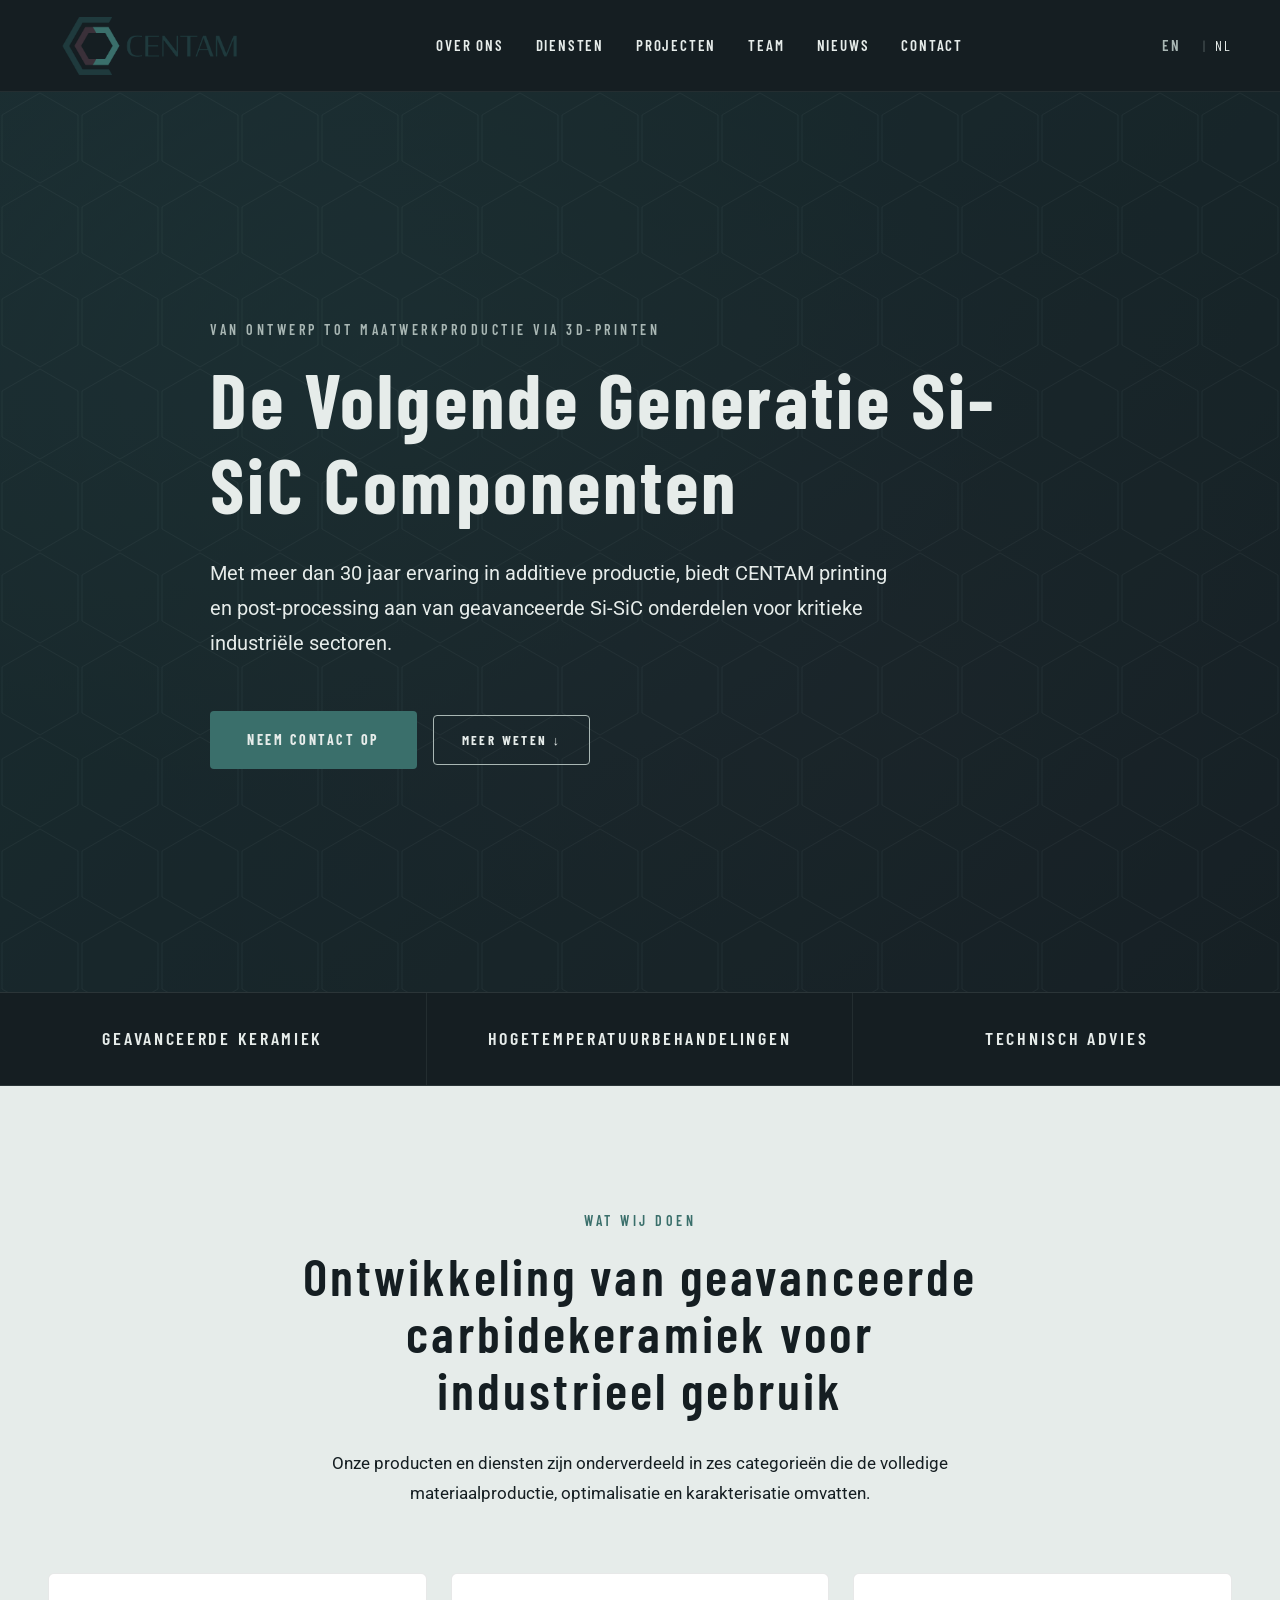
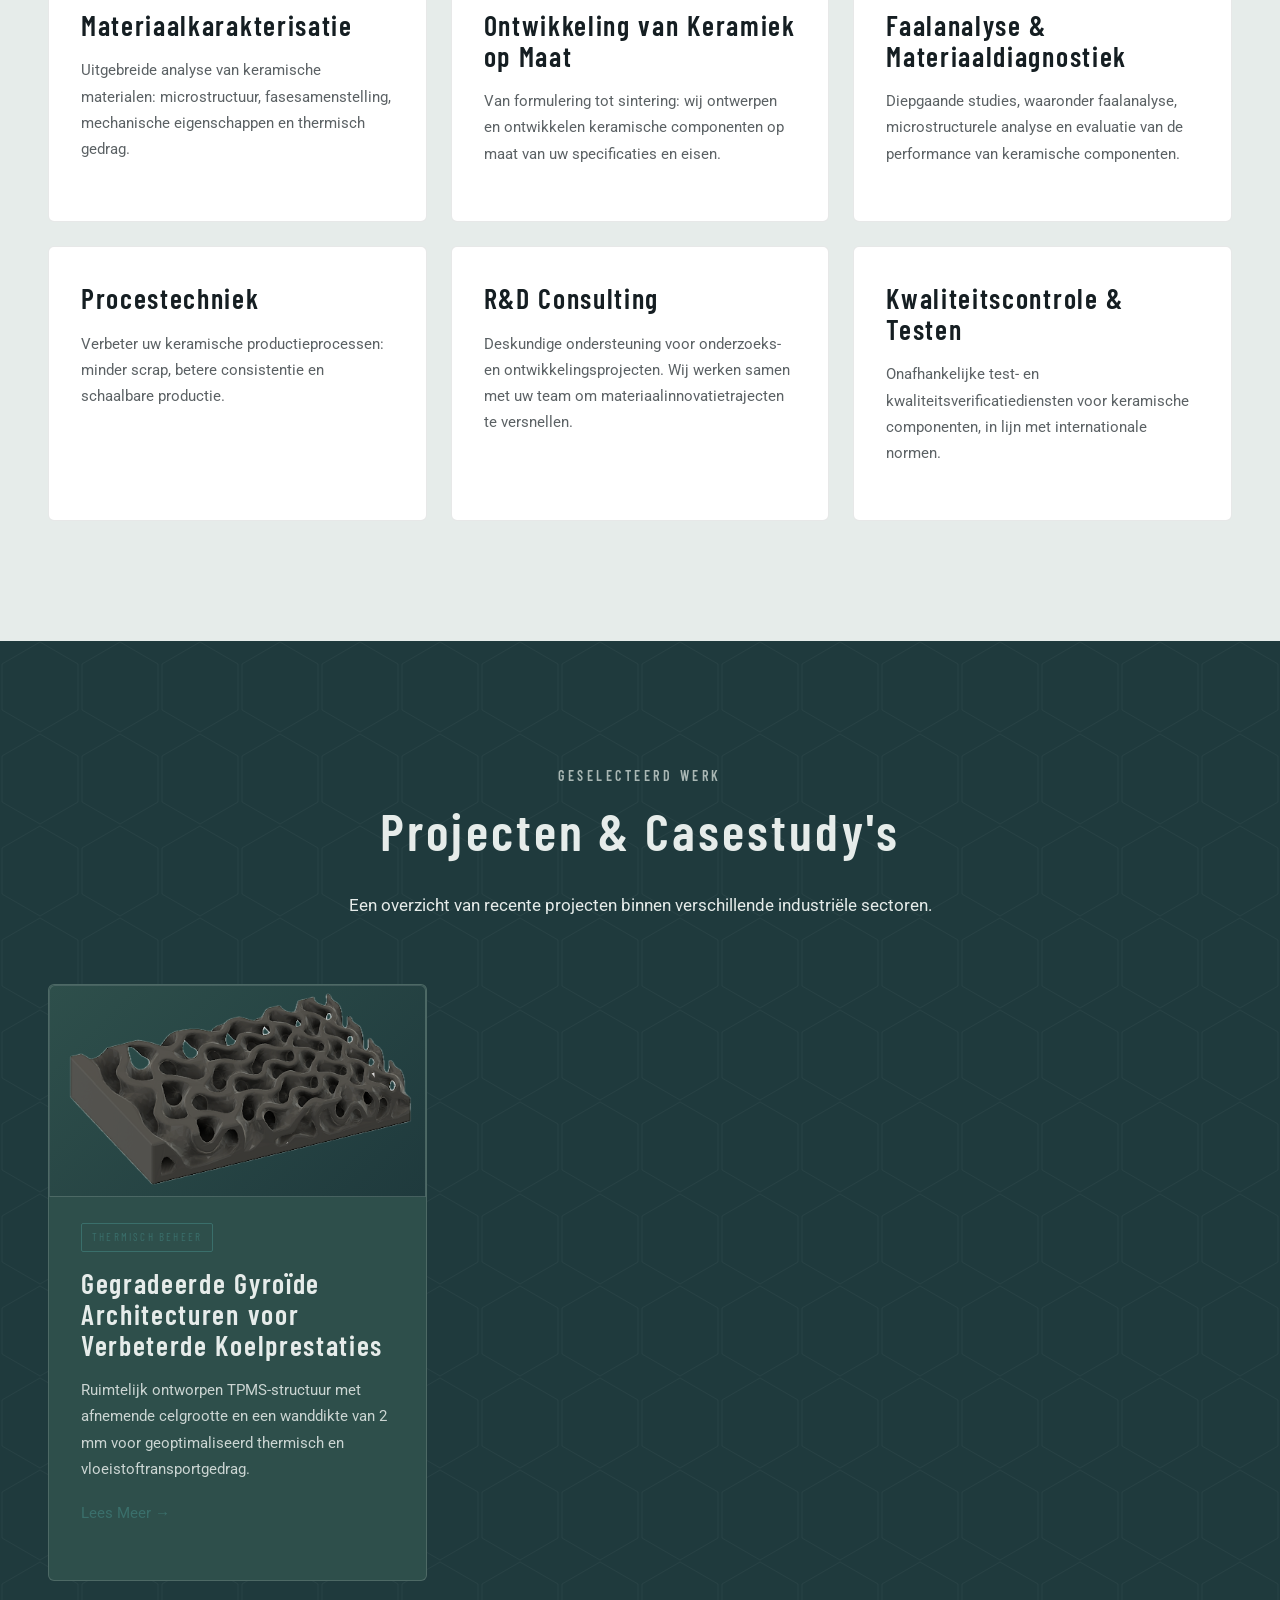
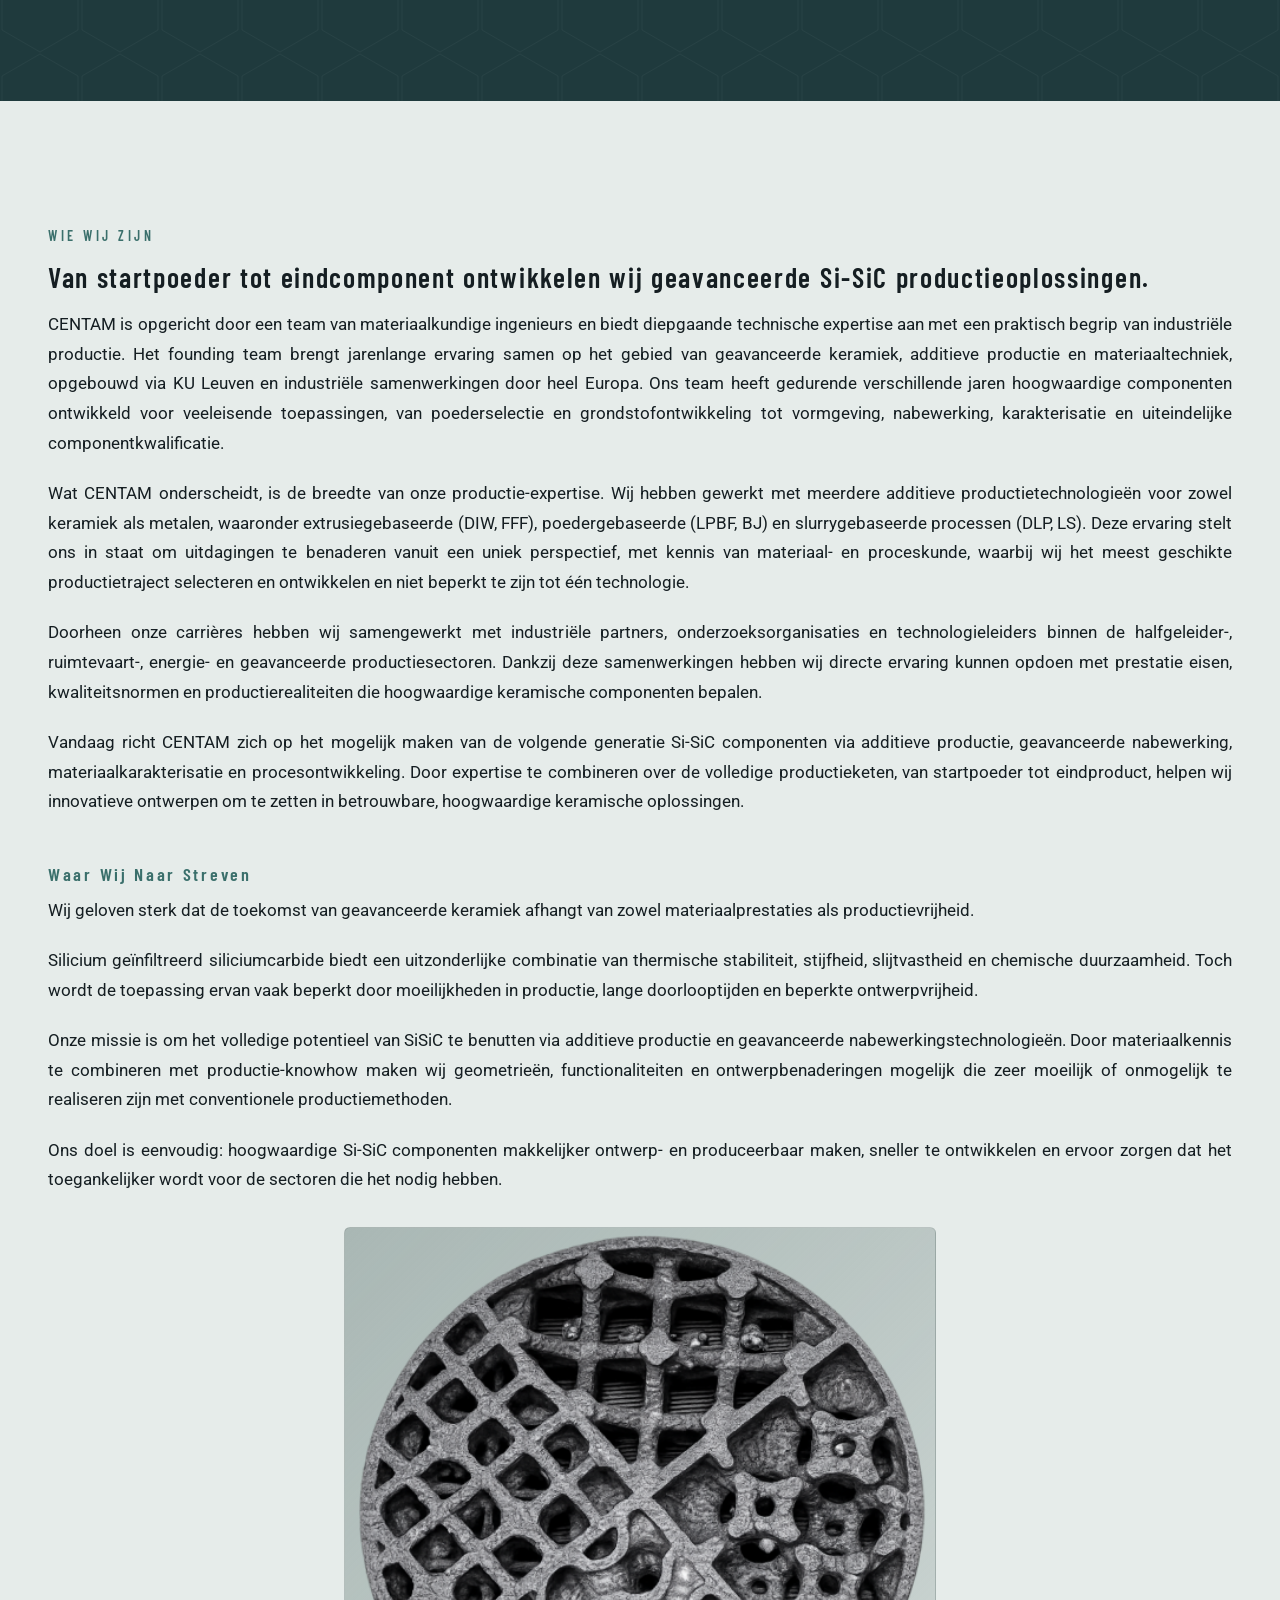
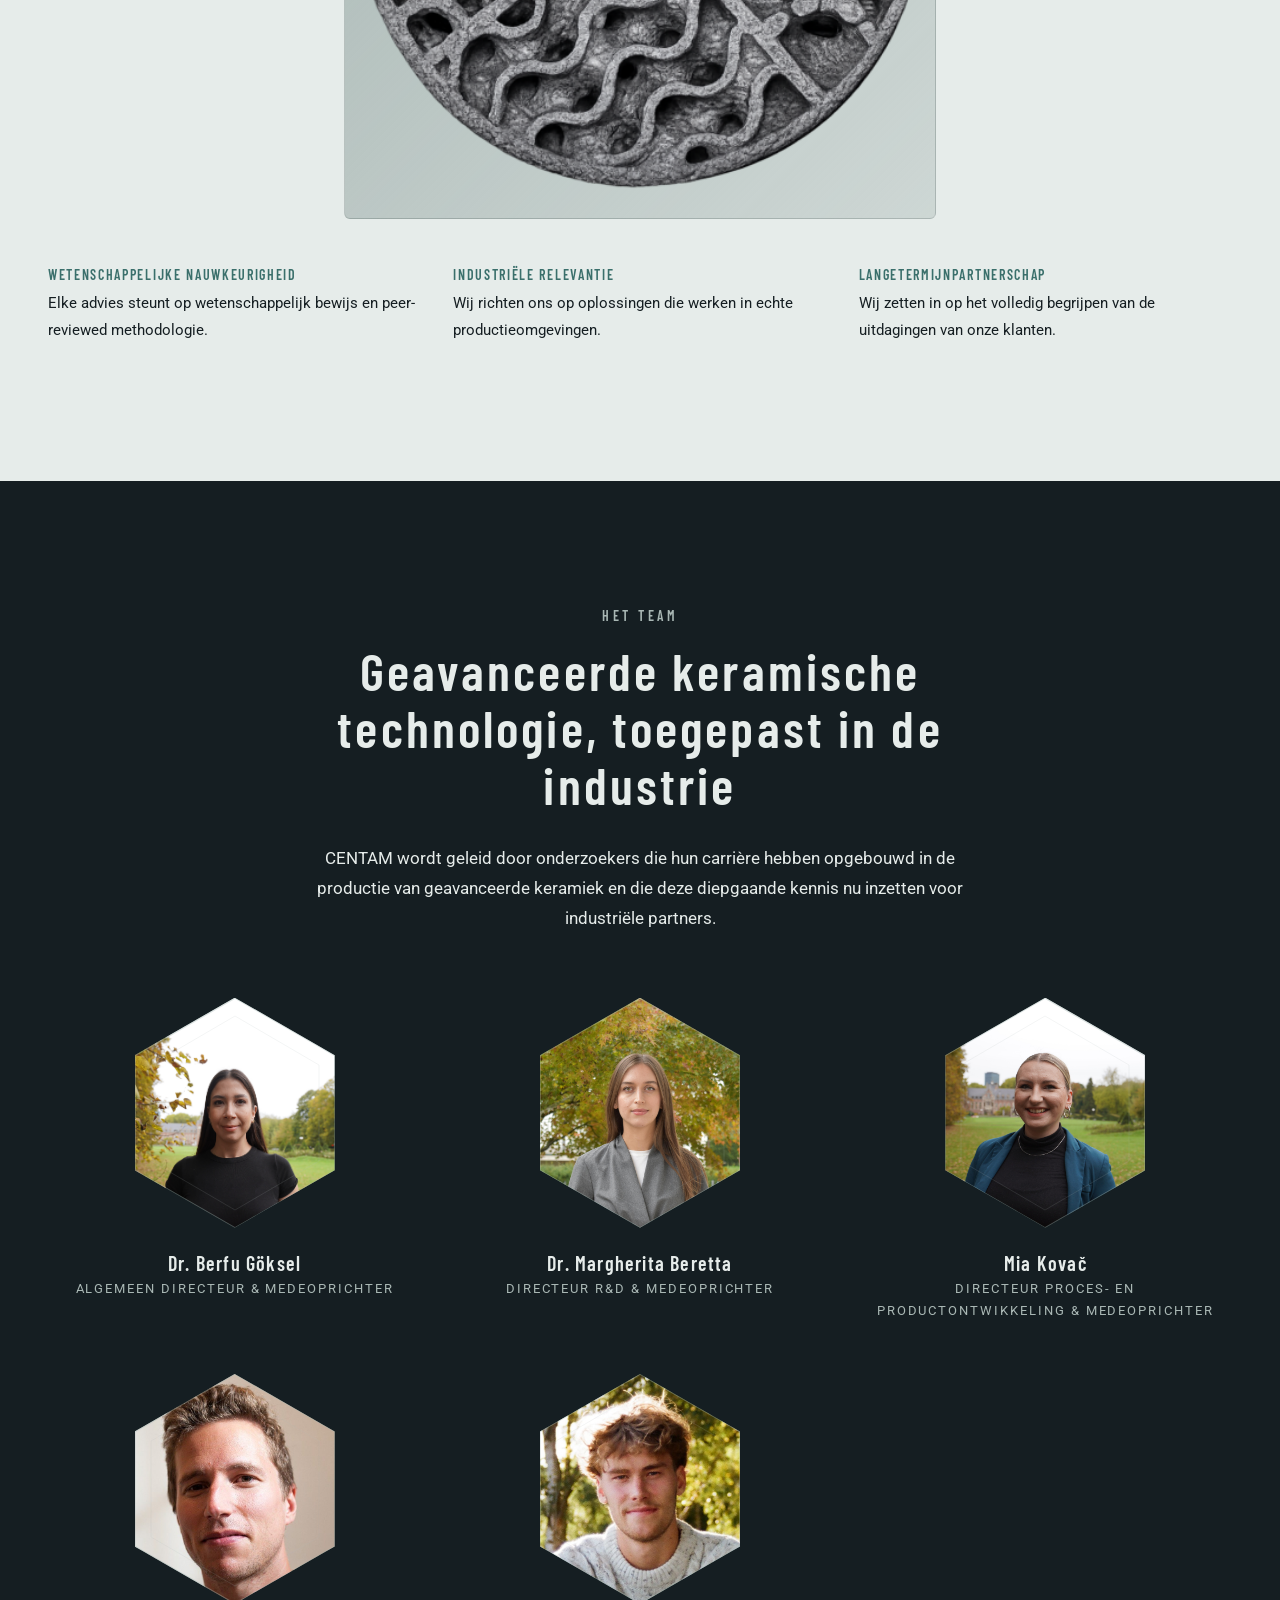
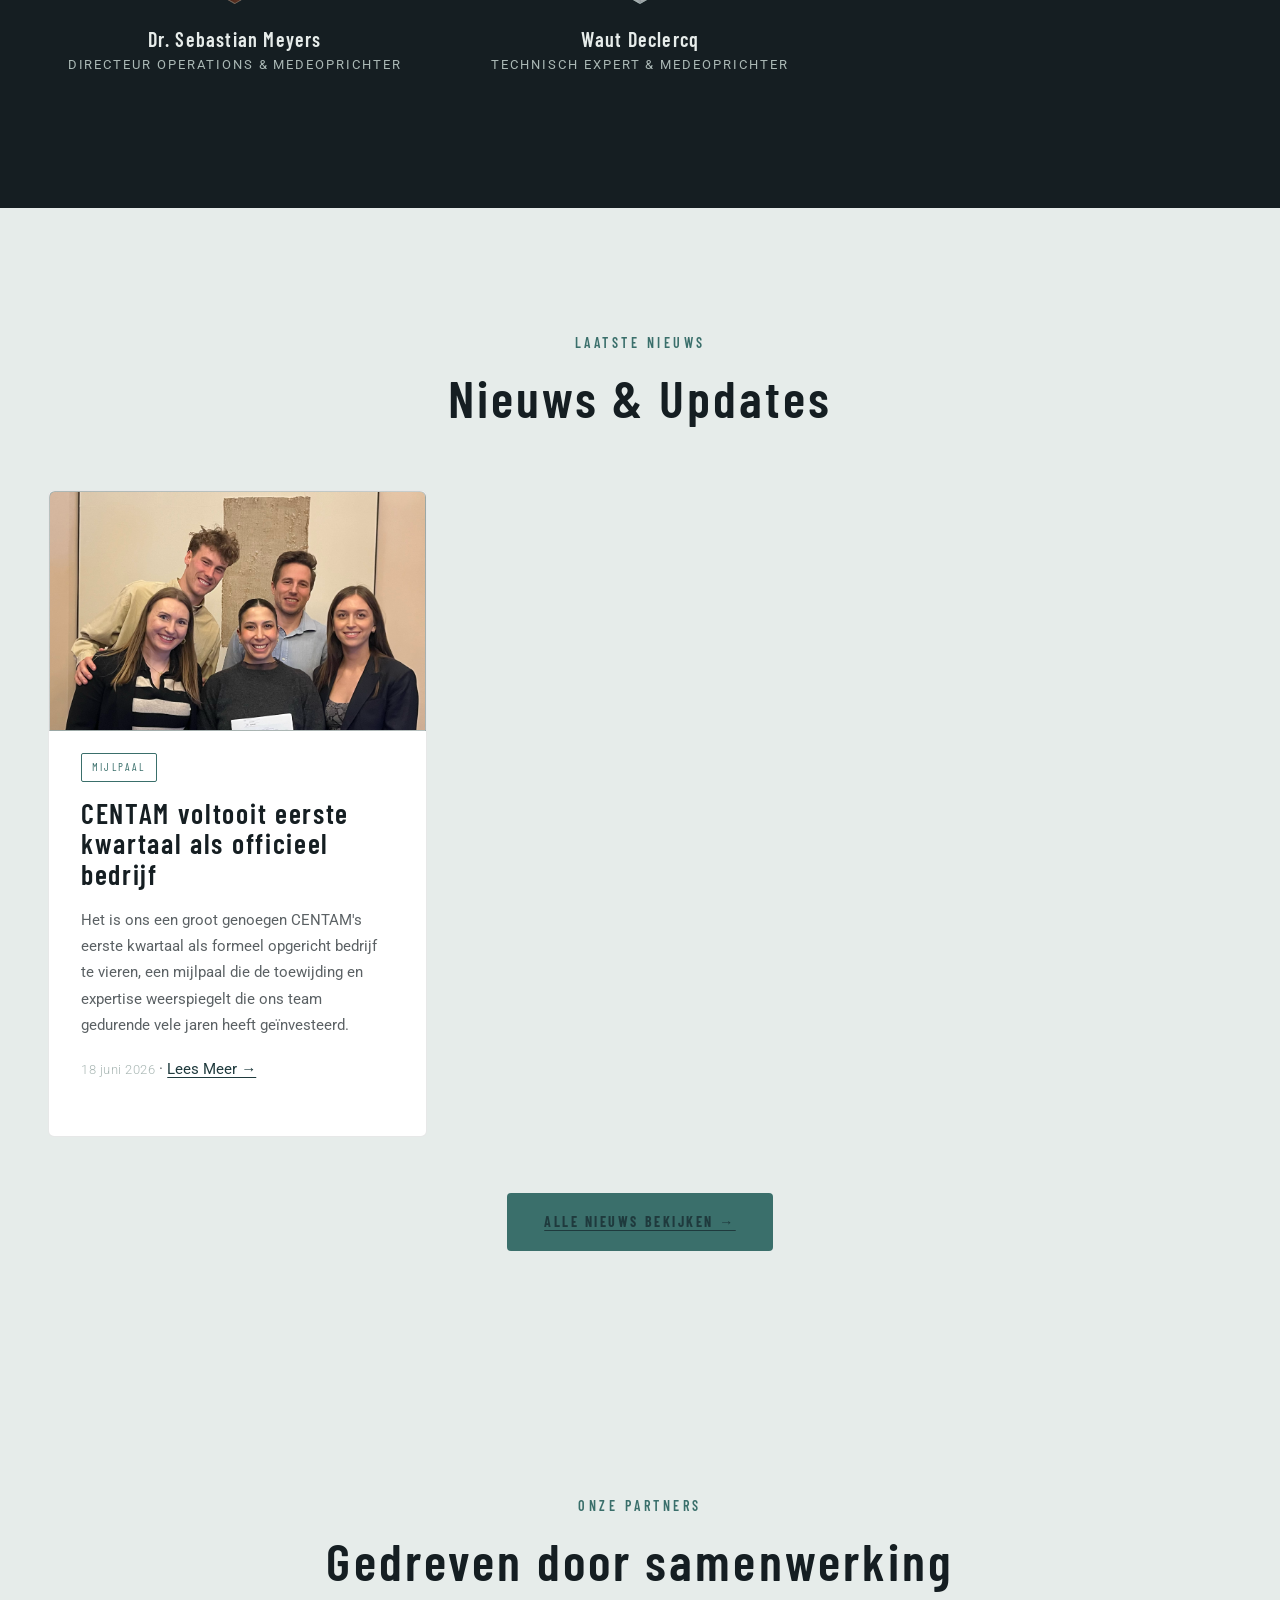
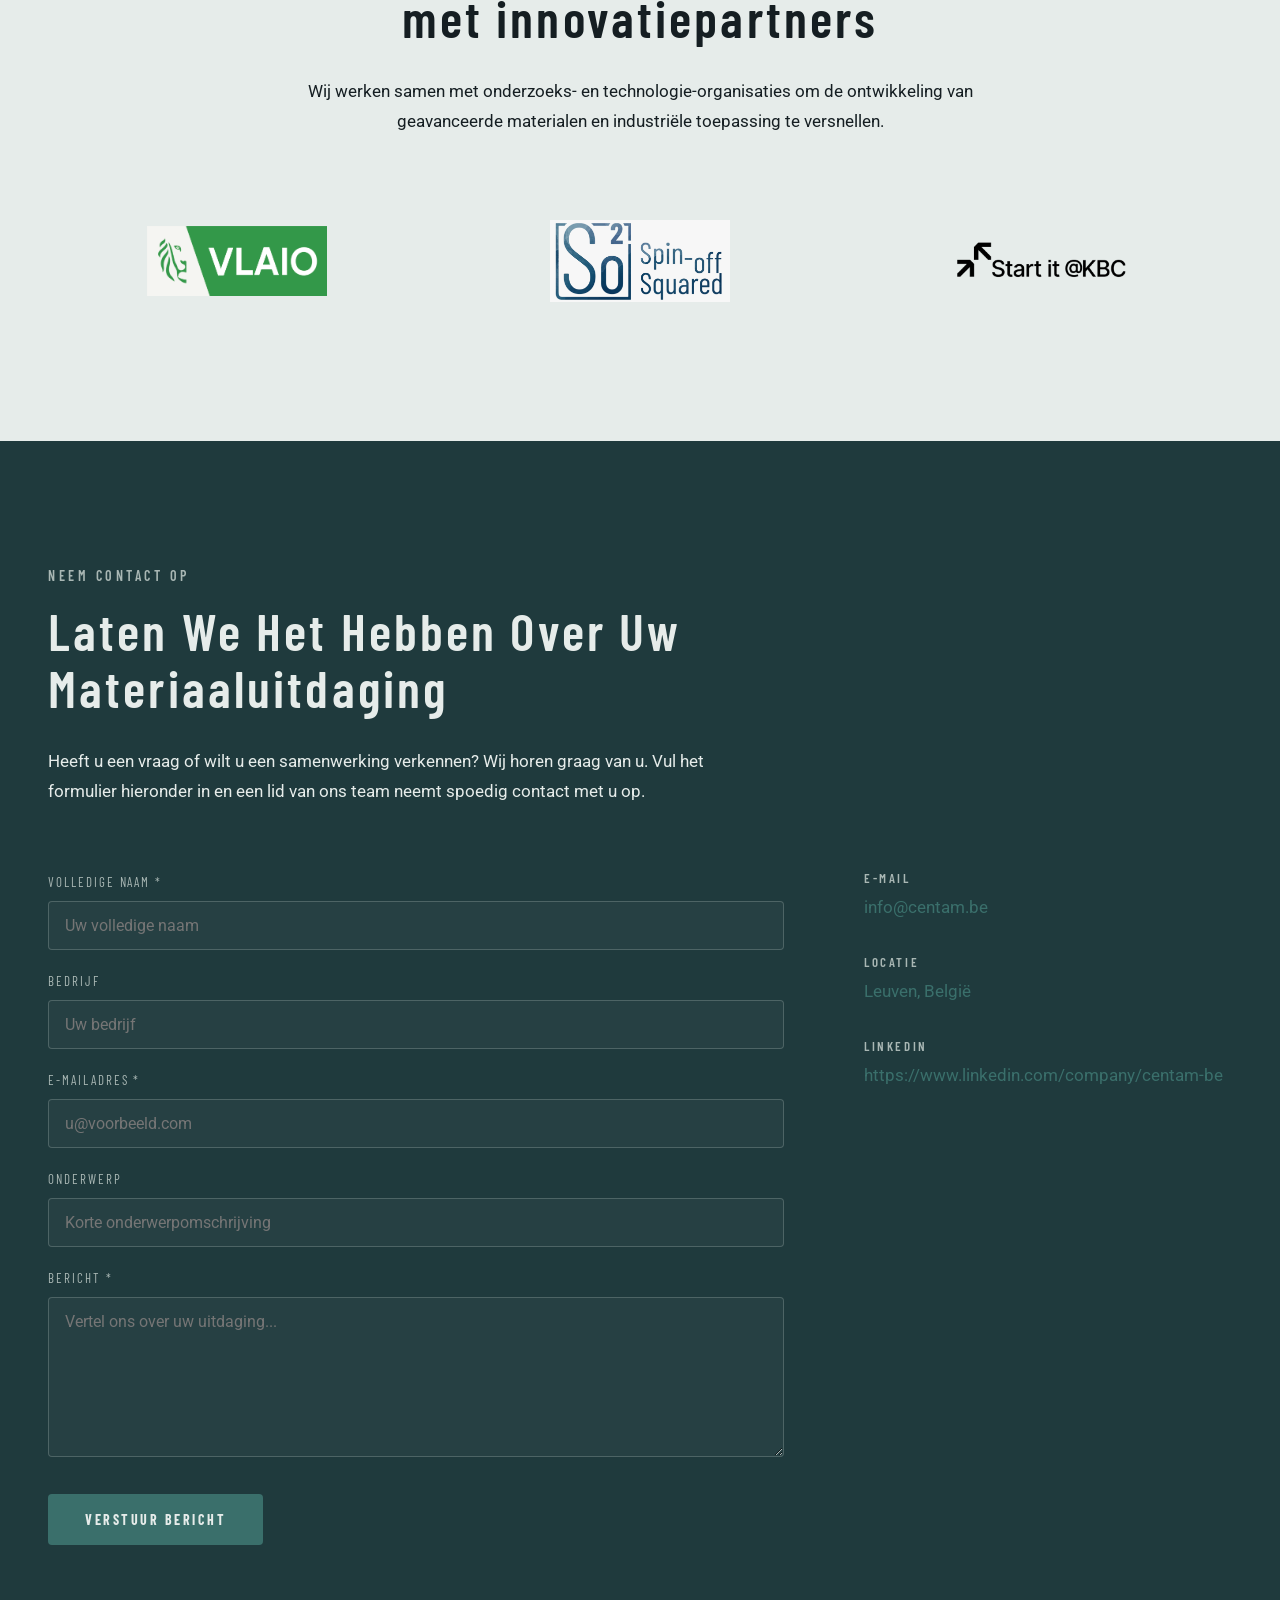
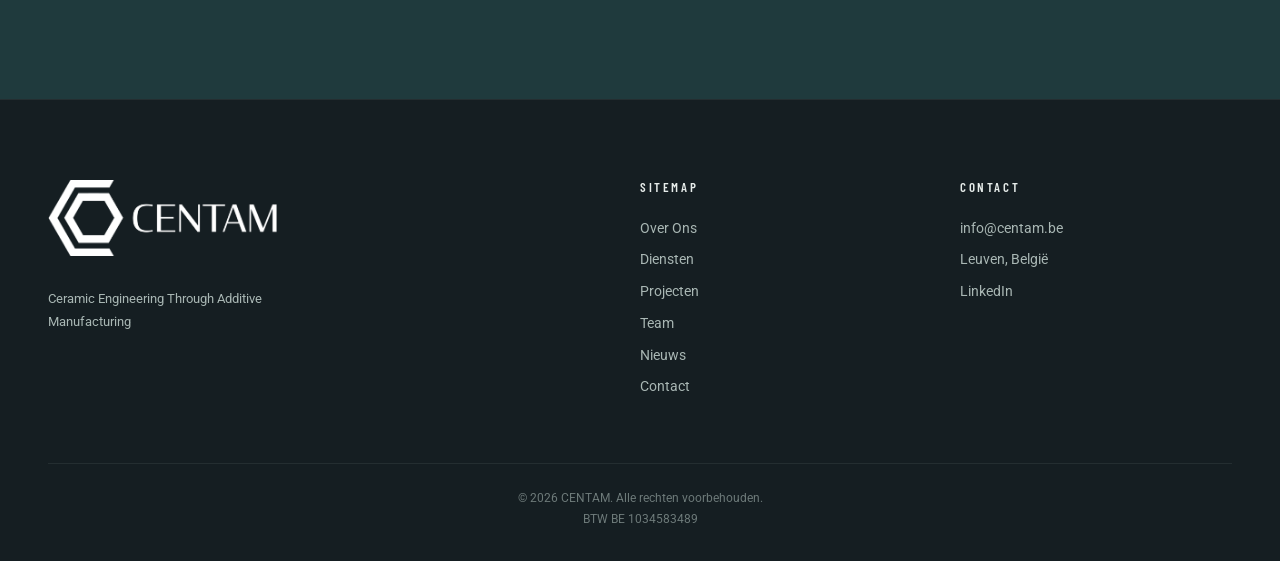
==== commit 4c6eb1c9: "Merge pull request #1 from ivankovac00/30_June 30 june" ====
--- a/nl/index.html
+++ b/nl/index.html
@@ -6,10 +6,10 @@
     <link rel="icon" type="image/png" sizes="32x32" href="../favicon-32x32.png" />
     <link rel="icon" type="image/png" sizes="16x16" href="../favicon-16x16.png" />
     <link rel="apple-touch-icon" sizes="180x180" href="../apple-touch-icon.png" />
-    <title>CENTAM | Geavanceerde Keramiek &amp; Metalen | België</title>
+    <title>CENTAM</title>
     <meta name="description" content="CENTAM ontwikkelt en behandelt geavanceerde Si-SiC keramische onderdelen via additieve productie voor de ruimtevaart-, energie-, halfgeleider- en industriële sector. Gevestigd in Leuven, België." />
     <meta property="og:type" content="website" />
-    <meta property="og:title" content="CENTAM | Geavanceerde Keramiek &amp; Metalen | België" />
+    <meta property="og:title" content="CENTAM" />
     <meta property="og:description" content="CENTAM ontwikkelt en behandelt geavanceerde Si-SiC keramische onderdelen via additieve productie voor de ruimtevaart-, energie-, halfgeleider- en industriële sector." />
     <meta property="og:image" content="https://centam.be/assets/Centam_Logo_Hexagon_Name_Green_Maroon_300dpi.png" />
     <meta property="og:url" content="https://centam.be/nl/" />
@@ -34,7 +34,7 @@
         <a href="#" class="nav-logo">
           <img
             src="/assets/Centam_Logo_Hexagon_Name_Green_Maroon_300dpi.png"
-            alt="Keramisch ingenieurswerk via additieve productie"
+            alt="Ceramic Engineering Through Additive Manufacturing"
           />
         </a>
         <nav class="nav-menu" id="primary-nav">
@@ -68,14 +68,14 @@
           <div class="centam-eyebrow">
             Van ontwerp tot maatwerkproductie via 3D-printen
           </div>
-          <h1>De Volgende Generatie Si-SiC-Componenten Ontwikkelen</h1>
+          <h1>De Volgende Generatie Si-SiC Componenten</h1>
           <p>
-            Met meer dan 30 jaar gecombineerde ervaring in additieve productie
-            ontwikkelt en behandelt CENTAM geavanceerde Si-SiC onderdelen voor
-            kritieke industriële sectoren na.
+            Met meer dan 30 jaar ervaring in additieve productie, 
+            biedt CENTAM printing en post-processing aan van 
+            geavanceerde Si-SiC onderdelen voor kritieke industriële sectoren.
           </p>
           <div class="hero-actions">
-            <a href="mailto:info@centam.be" class="centam-button">Neem Contact Op</a>
+            <a href="mailto:info@centam.be" class="centam-button" target="_blank" rel="noopener noreferrer">Neem Contact Op</a>
             <a href="#about" class="centam-button centam-button-ghost"
               >Meer Weten ↓</a
             >
@@ -93,121 +93,52 @@
       </div>
 
       <!-- ========================================================
-         ABOUT — Cream
-         ======================================================== -->
-      <section class="centam-section centam-section-light" id="about">
-        <div class="centam-container">
-          <div class="about-grid">
-            <div>
-              <span class="maroon-bar"></span>
-              <div class="centam-eyebrow">Wie Wij Zijn</div>
-              <h3>Van ruw poeder tot eindcomponent ontwikkelen wij geavanceerde SiSiC-productieoplossingen.</h3>
-            <p>Opgericht door een team van ingenieurs en materiaalwetenschappers, combineert CENTAM diepgaande technische expertise met een praktisch begrip van industriële productie. Het oprichtende team brengt jarenlange ervaring samen, opgebouwd via KU Leuven en industriële samenwerkingen door heel Europa, op het gebied van geavanceerde keramiek, additieve productie en materiaaltechniek. Ons team heeft jarenlang hoogwaardige componenten ontwikkeld voor veeleisende toepassingen, werkend doorheen de volledige procesketen — van poederselectie en grondstofontwikkeling tot vormgeving, nabewerking, karakterisering en uiteindelijke componentkwalificatie.</p>
-              <p>
-                Wat CENTAM onderscheidt, is de breedte van onze productie-expertise. Wij hebben gewerkt met meerdere additieve productietechnologieën voor zowel keramiek als metalen, waaronder extrusiegebaseerde (DIW, FFF), poedergebaseerde (LPBF, BJ) en slurrygebaseerde processen (DLP, LS). Deze ervaring stelt ons in staat om uitdagingen te benaderen vanuit een materiaal-, proces- en toepassingsperspectief, waarbij wij het meest geschikte productietraject selecteren en ontwikkelen in plaats van beperkt te zijn tot één technologie.</p>
-            <p>Doorheen onze carrières hebben wij samengewerkt met industriële partners, onderzoeksorganisaties en technologieleiders binnen de halfgeleider-, ruimtevaart-, energie- en geavanceerde productiesectoren. Deze projecten hebben ons directe ervaring gegeven met de prestatie-eisen, kwaliteitsnormen en productierealiteiten die hoogwaardige keramische componenten bepalen.
-              </p>
-              <p>
-                Vandaag richt CENTAM zich op het mogelijk maken van de volgende generatie SiSiC-componenten via additieve
-                productie, geavanceerde nabewerking, materiaalkarakterisering en procesontwikkeling. Door expertise te combineren over de volledige productieketen, van ruw poeder tot eindproduct, helpen wij innovatieve ontwerpen om te zetten in betrouwbare, hoogwaardige keramische oplossingen.
-              </p>
-              <h3 class="about-strive-heading">Waar Wij Naar Streven</h3>
-              <p>
-                Wij geloven dat de toekomst van geavanceerde keramiek ligt op het kruispunt van materiaalprestaties en productievrijheid.</p>
-            <p>Siliciumgeïnfiltreerd siliciumcarbide biedt een uitzonderlijke combinatie van thermische stabiliteit, stijfheid, slijtvastheid en chemische duurzaamheid. Toch wordt de toepassing ervan vaak beperkt door productiecomplexiteit, lange doorlooptijden en beperkte ontwerpvrijheid.</p>
-            <p> Onze
-                missie is om het volledige potentieel van SiSiC te ontsluiten via additieve productie en geavanceerde verwerkingstechnologieën. Door materiaalkennis te combineren met productie-knowhow maken wij geometrieën, functionaliteiten en ontwerpbenaderingen mogelijk die moeilijk of onmogelijk te realiseren zijn met conventionele productiemethoden.</p>
-            <p>Ons doel is eenvoudig: hoogwaardige
-                SiSiC-componenten eenvoudiger maken om te ontwerpen, sneller om te ontwikkelen en toegankelijker voor de sectoren die erop vertrouwen.
-              </p>
-            </div>
-            <div>
-              <div class="img-placeholder img-placeholder--about">
-                <img
-                  src="/assets/gyroid-sandblasted-e1781793578906.png"
-                  alt="Gyroïde roosterstructuur"
-                />
-              </div>
-            </div>
-          </div>
-          <div class="values-grid">
-            <div class="value-item">
-              <h4>WETENSCHAPPELIJKE NAUWKEURIGHEID</h4>
-              <p>
-                Elke aanbeveling is gebaseerd op bewijs en peer-reviewed
-                methodologie.
-              </p>
-            </div>
-            <div class="value-item">
-              <h4>INDUSTRIËLE RELEVANTIE</h4>
-              <p>
-                Wij richten ons op oplossingen die werken in reële productieomgevingen.
-              </p>
-            </div>
-            <div class="value-item">
-              <h4>LANGETERMIJNPARTNERSCHAP</h4>
-              <p>Wij investeren in een diepgaand begrip van de uitdagingen van onze klanten.</p>
-            </div>
-          </div>
-        </div>
-      </section>
-
-      <!-- ========================================================
          SERVICES — Dark Green
          ======================================================== -->
-      <section class="centam-section centam-section-darker" id="services">
+      <section class="centam-section centam-section-light" id="services">
         <div class="centam-container">
           <div class="section-intro">
             <div class="centam-eyebrow">Wat Wij Doen</div>
             <h2>Ontwikkeling van geavanceerde carbidekeramiek voor industrieel gebruik</h2>
             <p>
-              Onze producten en diensten zijn onderverdeeld in zes categorieën die de
-              volledige materiaalproductie, optimalisatie en karakterisering omvatten.
+              Onze producten en diensten zijn onderverdeeld in zes categorieën die de volledige materiaalproductie, optimalisatie en karakterisatie omvatten.
             </p>
           </div>
           <div class="centam-card-grid">
             <div class="centam-card">
               <h3>Materiaalkarakterisatie</h3>
               <p>
-                Uitgebreide analyse van keramische materialen — microstructuur,
-                fasesamenstelling, mechanische eigenschappen en thermisch gedrag.
+                Uitgebreide analyse van keramische materialen: microstructuur, fasesamenstelling, mechanische eigenschappen en thermisch gedrag.
               </p>
             </div>
             <div class="centam-card">
               <h3>Ontwikkeling van Keramiek op Maat</h3>
               <p>
-                Van formulering tot bakken: wij ontwerpen en ontwikkelen keramische
-                componenten op maat van uw prestatiespecificaties en
-                productie-eisen.
+                Van formulering tot sintering: wij ontwerpen en ontwikkelen keramische componenten op maat van uw specificaties en eisen.
               </p>
             </div>
             <div class="centam-card">
               <h3>Faalanalyse &amp; Materiaaldiagnostiek</h3>
               <p>
-                Diepgaande studies, waaronder faalanalyse, microstructurele
-                evaluatie en prestatiebeoordeling van keramische componenten.
+                Diepgaande studies, waaronder faalanalyse, microstructurele analyse en evaluatie van de performance van keramische componenten.
               </p>
             </div>
             <div class="centam-card">
               <h3>Procestechniek</h3>
               <p>
-                Verbeter uw keramische productieprocessen — minder afval,
-                betere consistentie en schaalbare productie.
+                Verbeter uw keramische productieprocessen: minder scrap, betere consistentie en schaalbare productie.
               </p>
             </div>
             <div class="centam-card">
-              <h3>R&amp;D-Advies</h3>
-              <p>
-                Deskundige ondersteuning voor onderzoeks- en
-                ontwikkelingsprojecten. Wij integreren met uw team om
-                materiaalinnovatietrajecten te versnellen.
+              <h3>R&amp;D Consulting</h3>
+              <p>
+                Deskundige ondersteuning voor onderzoeks- en ontwikkelingsprojecten. Wij werken samen met uw team om materiaalinnovatietrajecten te versnellen.
               </p>
             </div>
             <div class="centam-card">
               <h3>Kwaliteitscontrole &amp; Testen</h3>
               <p>
-                Onafhankelijke test- en kwaliteitsverificatiediensten voor
-                keramische componenten, in lijn met internationale normen.
+                Onafhankelijke test- en kwaliteitsverificatiediensten voor keramische componenten, in lijn met internationale normen.
               </p>
             </div>
           </div>
@@ -220,7 +151,7 @@
          (projects.nl.js) by renderProjectCards() in script.js.
          Add a project there and a card appears automatically.
          ======================================================== -->
-      <section class="centam-section centam-section-light" id="projects">
+      <section class="centam-section centam-section-darker" id="projects">
         <div class="centam-container">
           <div class="section-intro">
             <span class="maroon-bar maroon-bar--center"></span>
@@ -236,13 +167,69 @@
       </section>
 
       <!-- ========================================================
+         ABOUT — Cream
+         ======================================================== -->
+      <section class="centam-section centam-section-light" id="about">
+        <div class="centam-container">
+          <div class="about-grid">
+            <div>
+              <span class="maroon-bar"></span>
+              <div class="centam-eyebrow">Wie Wij Zijn</div>
+              <h3>Van startpoeder tot eindcomponent ontwikkelen wij geavanceerde Si-SiC productieoplossingen.</h3>
+            <p>CENTAM is opgericht door een team van materiaalkundige ingenieurs en biedt diepgaande technische expertise aan met een praktisch begrip van industriële productie. Het founding team brengt jarenlange ervaring samen op het gebied van geavanceerde keramiek, additieve productie en materiaaltechniek, opgebouwd via KU Leuven en industriële samenwerkingen door heel Europa. Ons team heeft gedurende verschillende jaren hoogwaardige componenten ontwikkeld voor veeleisende toepassingen, van poederselectie en grondstofontwikkeling tot vormgeving, nabewerking, karakterisatie en uiteindelijke componentkwalificatie.</p>
+              <p>
+                Wat CENTAM onderscheidt, is de breedte van onze productie-expertise. Wij hebben gewerkt met meerdere additieve productietechnologieën voor zowel keramiek als metalen, waaronder extrusiegebaseerde (DIW, FFF), poedergebaseerde (LPBF, BJ) en slurrygebaseerde processen (DLP, LS). Deze ervaring stelt ons in staat om uitdagingen te benaderen vanuit een uniek perspectief, met kennis van materiaal- en proceskunde, waarbij wij het meest geschikte productietraject selecteren en ontwikkelen en niet beperkt te zijn tot één technologie.</p>
+            <p>Doorheen onze carrières hebben wij samengewerkt met industriële partners, onderzoeksorganisaties en technologieleiders binnen de halfgeleider-, ruimtevaart-, energie- en geavanceerde productiesectoren. Dankzij deze samenwerkingen hebben wij directe ervaring kunnen opdoen met prestatie eisen, kwaliteitsnormen en productierealiteiten die hoogwaardige keramische componenten bepalen.
+              </p>
+              <p>
+                Vandaag richt CENTAM zich op het mogelijk maken van de volgende generatie Si-SiC componenten via additieve productie, geavanceerde nabewerking, materiaalkarakterisatie en procesontwikkeling. Door expertise te combineren over de volledige productieketen, van startpoeder tot eindproduct, helpen wij innovatieve ontwerpen om te zetten in betrouwbare, hoogwaardige keramische oplossingen.
+              </p>
+              <h3 class="about-strive-heading">Waar Wij Naar Streven</h3>
+              <p>
+                Wij geloven sterk dat de toekomst van geavanceerde keramiek afhangt van zowel materiaalprestaties als productievrijheid.</p>
+            <p>Silicium geïnfiltreerd siliciumcarbide biedt een uitzonderlijke combinatie van thermische stabiliteit, stijfheid, slijtvastheid en chemische duurzaamheid. Toch wordt de toepassing ervan vaak beperkt door moeilijkheden in productie, lange doorlooptijden en beperkte ontwerpvrijheid.</p>
+            <p> Onze missie is om het volledige potentieel van SiSiC te benutten via additieve productie en geavanceerde nabewerkingstechnologieën. Door materiaalkennis te combineren met productie-knowhow maken wij geometrieën, functionaliteiten en ontwerpbenaderingen mogelijk die zeer moeilijk of onmogelijk te realiseren zijn met conventionele productiemethoden.</p>
+            <p>Ons doel is eenvoudig: hoogwaardige Si-SiC componenten makkelijker ontwerp- en produceerbaar maken, sneller te ontwikkelen en ervoor zorgen dat het toegankelijker wordt voor de sectoren die het nodig hebben.
+              </p>
+            </div>
+            <div>
+              <div class="img-placeholder img-placeholder--about">
+                <img
+                  src="/assets/gyroid-sandblasted-e1781793578906.png"
+                  alt="Gyroïde roosterstructuur"
+                />
+              </div>
+            </div>
+          </div>
+          <div class="values-grid">
+            <div class="value-item">
+              <h4>WETENSCHAPPELIJKE NAUWKEURIGHEID</h4>
+              <p>
+                Elke advies steunt op wetenschappelijk bewijs en peer-reviewed methodologie.
+              </p>
+            </div>
+            <div class="value-item">
+              <h4>INDUSTRIËLE RELEVANTIE</h4>
+              <p>
+                Wij richten ons op oplossingen die werken in echte productieomgevingen.
+              </p>
+            </div>
+            <div class="value-item">
+              <h4>LANGETERMIJNPARTNERSCHAP</h4>
+              <p>Wij zetten in op het volledig begrijpen van de uitdagingen van onze klanten.</p>
+            </div>
+          </div>
+        </div>
+      </section>
+
+      <!-- ========================================================
          TEAM — Near Black (hexagon photos)
          ======================================================== -->
       <section class="centam-section centam-section-dark" id="team">
         <div class="centam-container">
           <div class="section-intro">
             <div class="centam-eyebrow">Het Team</div>
-            <h2>Expertise op doctoraatsniveau, toegepast in de praktijk</h2>
+            <h2>Geavanceerde keramische technologie, toegepast in de industrie</h2>
             <p>
               CENTAM wordt geleid door onderzoekers die hun carrière hebben
               opgebouwd in de productie van geavanceerde keramiek en die deze
@@ -337,7 +324,7 @@
                   />
                 </svg>
               </div>
-              <h3>Dr. Mia Kovač</h3></a>
+              <h3>Mia Kovač</h3></a>
               <div class="role">
                 Directeur Proces- en Productontwikkeling &amp; Medeoprichter
               </div>
@@ -498,7 +485,7 @@
             </form>
             <div>
               <h4 class="contact-label">E-MAIL</h4>
-              <p class="contact-detail"><a href="mailto:info@centam.be">info@centam.be</a></p>
+              <p class="contact-detail"><a href="mailto:info@centam.be" target="_blank" rel="noopener noreferrer">info@centam.be</a></p>
               <h4 class="contact-label">LOCATIE</h4>
               <p class="contact-detail"><a href="https://www.google.com/maps/place/Leuven/@50.88422,4.622966,12z/data=!3m1!4b1!4m6!3m5!1s0x47c160d05ebbdf85:0x40099ab2f4d5690!8m2!3d50.8791453!4d4.7024648!16zL20vMGs2YnQ?entry=ttu&g_ep=EgoyMDI2MDYxNi4wIKXMDSoASAFQAw%3D%3D" target="_blank" rel="noopener noreferrer">Leuven, België</a></p>
               <h4 class="contact-label">LINKEDIN</h4>
@@ -527,18 +514,18 @@
               />
             </div>
             <p class="footer-tagline">
-              Keramisch Ingenieurswerk via Additieve Productie
+              Ceramic Engineering Through Additive Manufacturing
             </p>
           </div>
           <div>
             <h4>Sitemap</h4>
             <a href="#about">Over Ons</a><a href="#services">Diensten</a
             ><a href="#projects">Projecten</a> <a href="#team">Team</a
-            ><a href="#news">Nieuws</a><a href="mailto:info@centam.be">Contact</a>
+            ><a href="#news">Nieuws</a><a href="mailto:info@centam.be" target="_blank" rel="noopener noreferrer">Contact</a>
           </div>
           <div>
             <h4>Contact</h4>
-            <a href="mailto:info@centam.be">info@centam.be</a>
+            <a href="mailto:info@centam.be" target="_blank" rel="noopener noreferrer">info@centam.be</a>
             <a href="https://www.google.com/maps/place/Leuven/@50.88422,4.622966,12z/data=!3m1!4b1!4m6!3m5!1s0x47c160d05ebbdf85:0x40099ab2f4d5690!8m2!3d50.8791453!4d4.7024648!16zL20vMGs2YnQ?entry=ttu&g_ep=EgoyMDI2MDYxNi4wIKXMDSoASAFQAw%3D%3D" target="_blank" rel="noopener noreferrer">Leuven, België</a><a href="https://www.linkedin.com/company/centam-be" target="_blank" rel="noopener noreferrer">LinkedIn</a>
           </div>
         </div>
--- a/styles.css
+++ b/styles.css
@@ -1006,6 +1006,7 @@
 }
 .nav-toggle.is-open span:nth-child(2) {
   opacity: 0;
+  transform: scaleX(1);
 }
 .nav-toggle.is-open span:nth-child(3) {
   transform: translateY(-7px) rotate(-45deg);
@@ -1160,45 +1161,50 @@
   font-size: 15px;
 }
 
+.partners-grid {
+  display: flex;
+  flex-wrap: nowrap;
+  justify-content: space-between;
+  gap: 24px;
+  align-items: center;
+}
+@media (max-width: 900px) {
   .partners-grid {
-    display: flex;
-    flex-wrap: nowrap;
-    justify-content: space-between;
-    gap: 24px;
-    align-items: center;
-  }
-  @media (max-width: 900px) {
-    .partners-grid {
-      flex-wrap: wrap;
-      justify-content: center;
-      gap: 20px;
-    }
-  }
-  @media (max-width: 600px) { .partners-grid { flex-direction: column; gap: 16px; } }
-  .partner-logo {
-    flex: 1 1 0;
-    min-width: 0;
-    display: flex;
-    align-items: center;
+    flex-wrap: wrap;
     justify-content: center;
-    min-height: 120px;
-    padding: 14px 8px;
-    background-color: transparent;
-  }
-  .partner-logo img {
-    width: 100%;
-    max-width: 180px;
-    max-height: 100px;
-    object-fit: contain;
-    display: block;
-  }
-  .partner-logo:hover img {
-    transform: scale(1.02);
-  }
-  .partner-logo,
-  .partner-logo img {
-    transition: transform var(--transition-fast);
-  }
+    gap: 20px;
+  }
+}
+@media (max-width: 600px) {
+  .partners-grid {
+    flex-direction: column;
+    gap: 16px;
+  }
+}
+.partner-logo {
+  flex: 1 1 0;
+  min-width: 0;
+  display: flex;
+  align-items: center;
+  justify-content: center;
+  min-height: 120px;
+  padding: 14px 8px;
+  background-color: transparent;
+}
+.partner-logo img {
+  width: 100%;
+  max-width: 180px;
+  max-height: 100px;
+  object-fit: contain;
+  display: block;
+}
+.partner-logo:hover img {
+  transform: scale(1.02);
+}
+.partner-logo,
+.partner-logo img {
+  transition: transform var(--transition-fast);
+}
 
 .card-media img {
   width: 100%;
@@ -1387,4 +1393,4 @@
   color: var(--error-red);
   letter-spacing: 0.05em;
   min-height: 18px;
-}+}
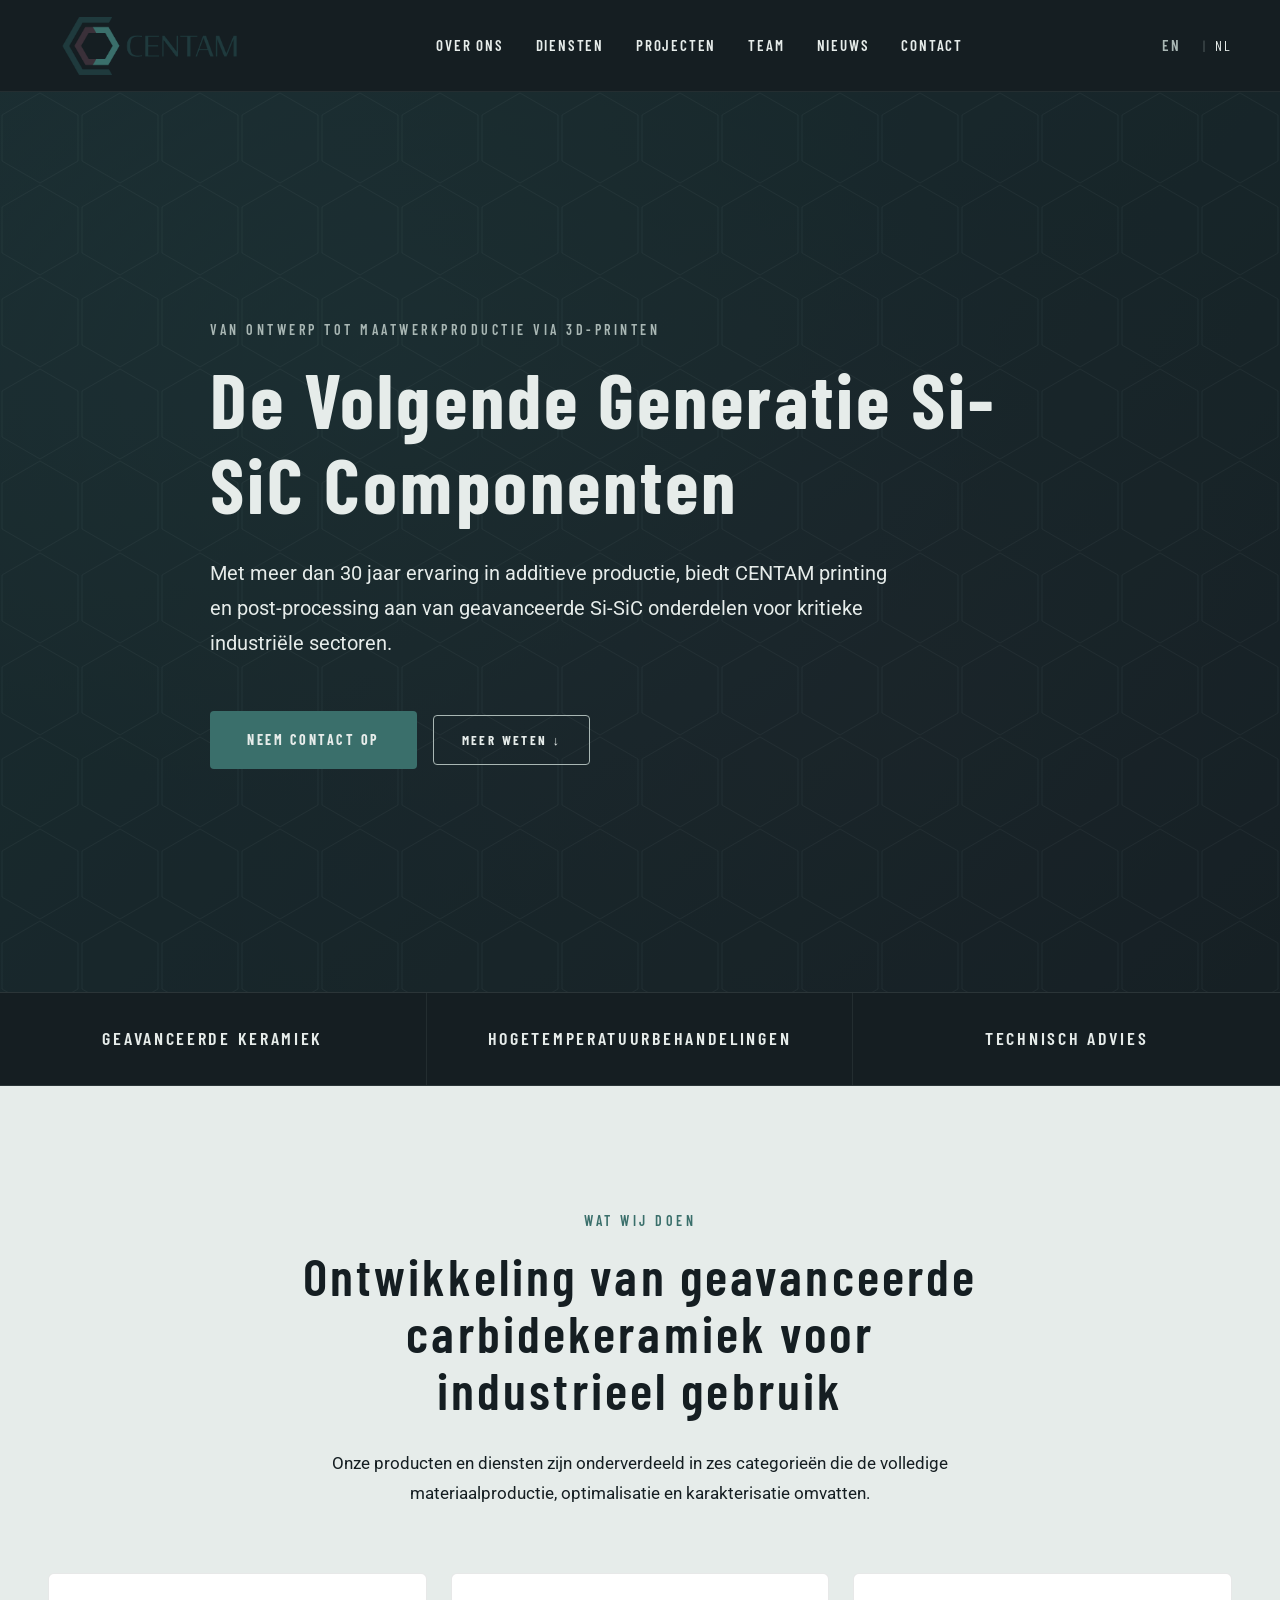
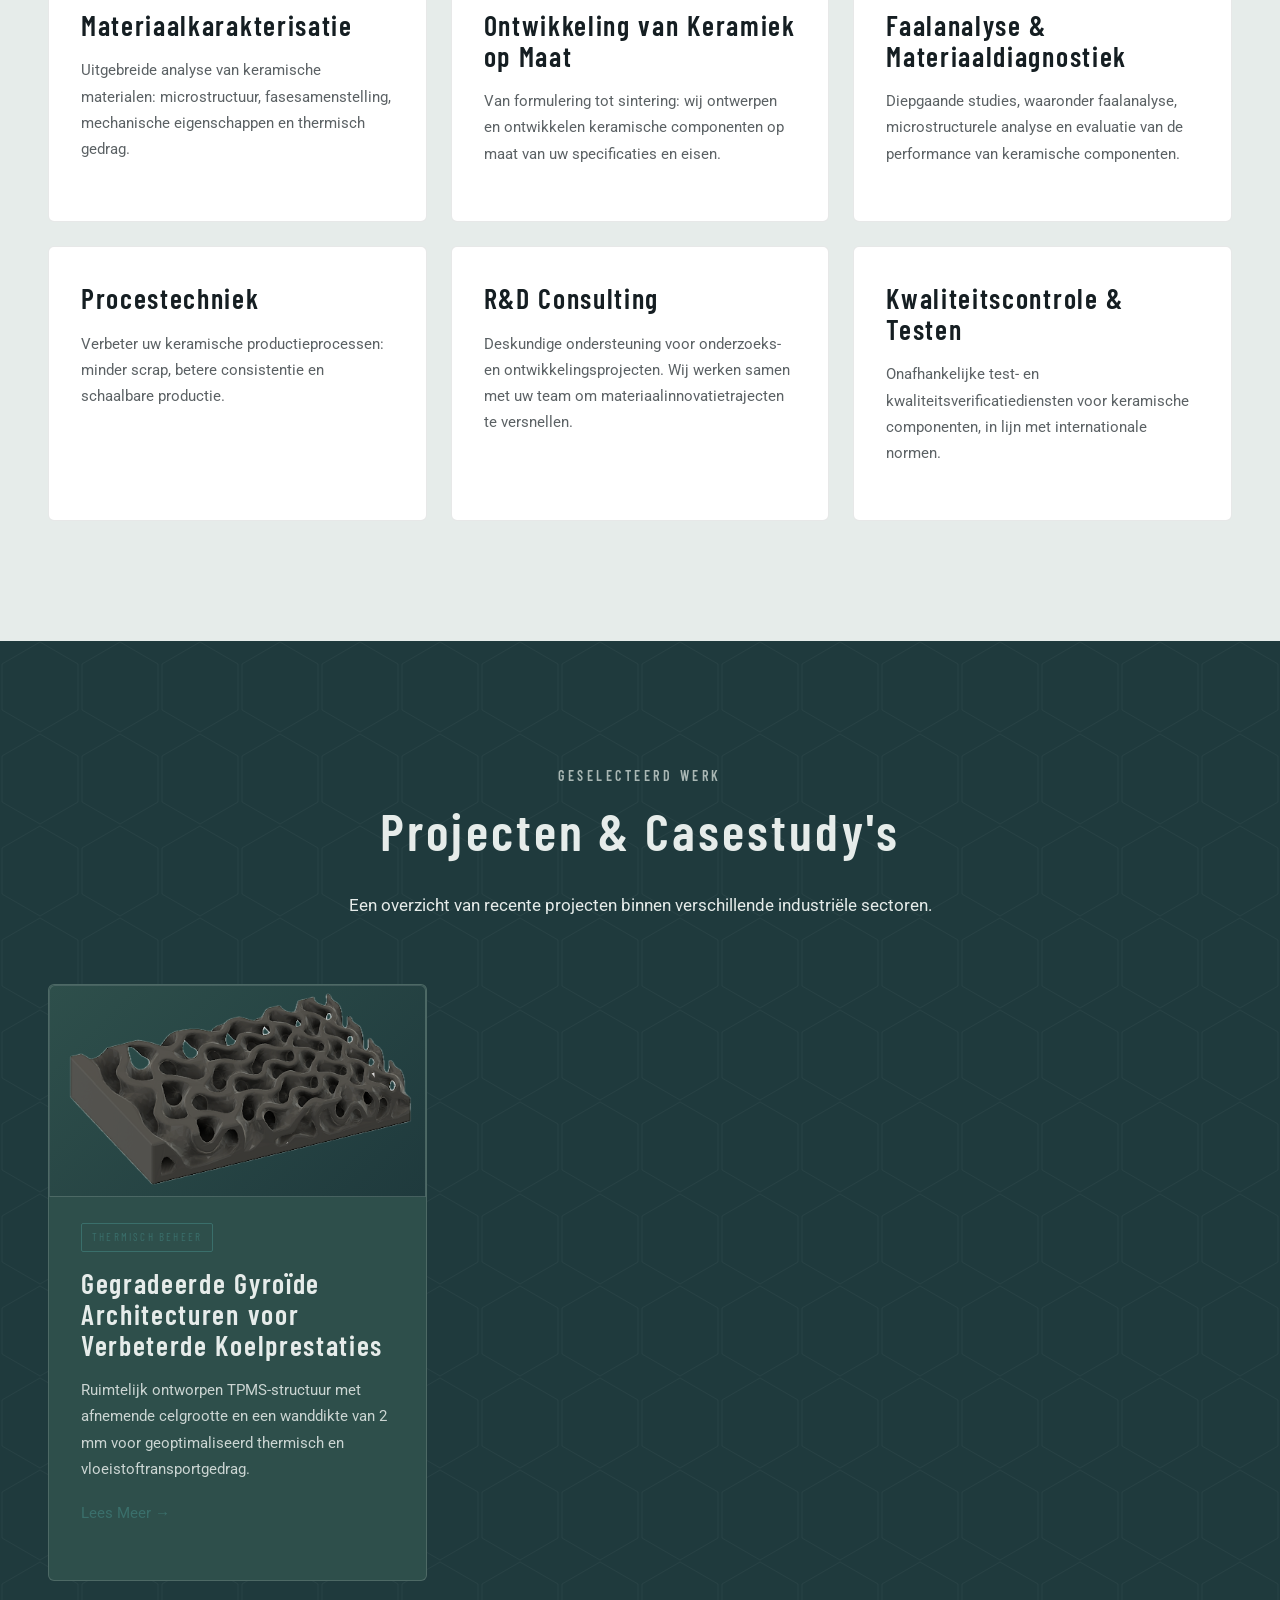
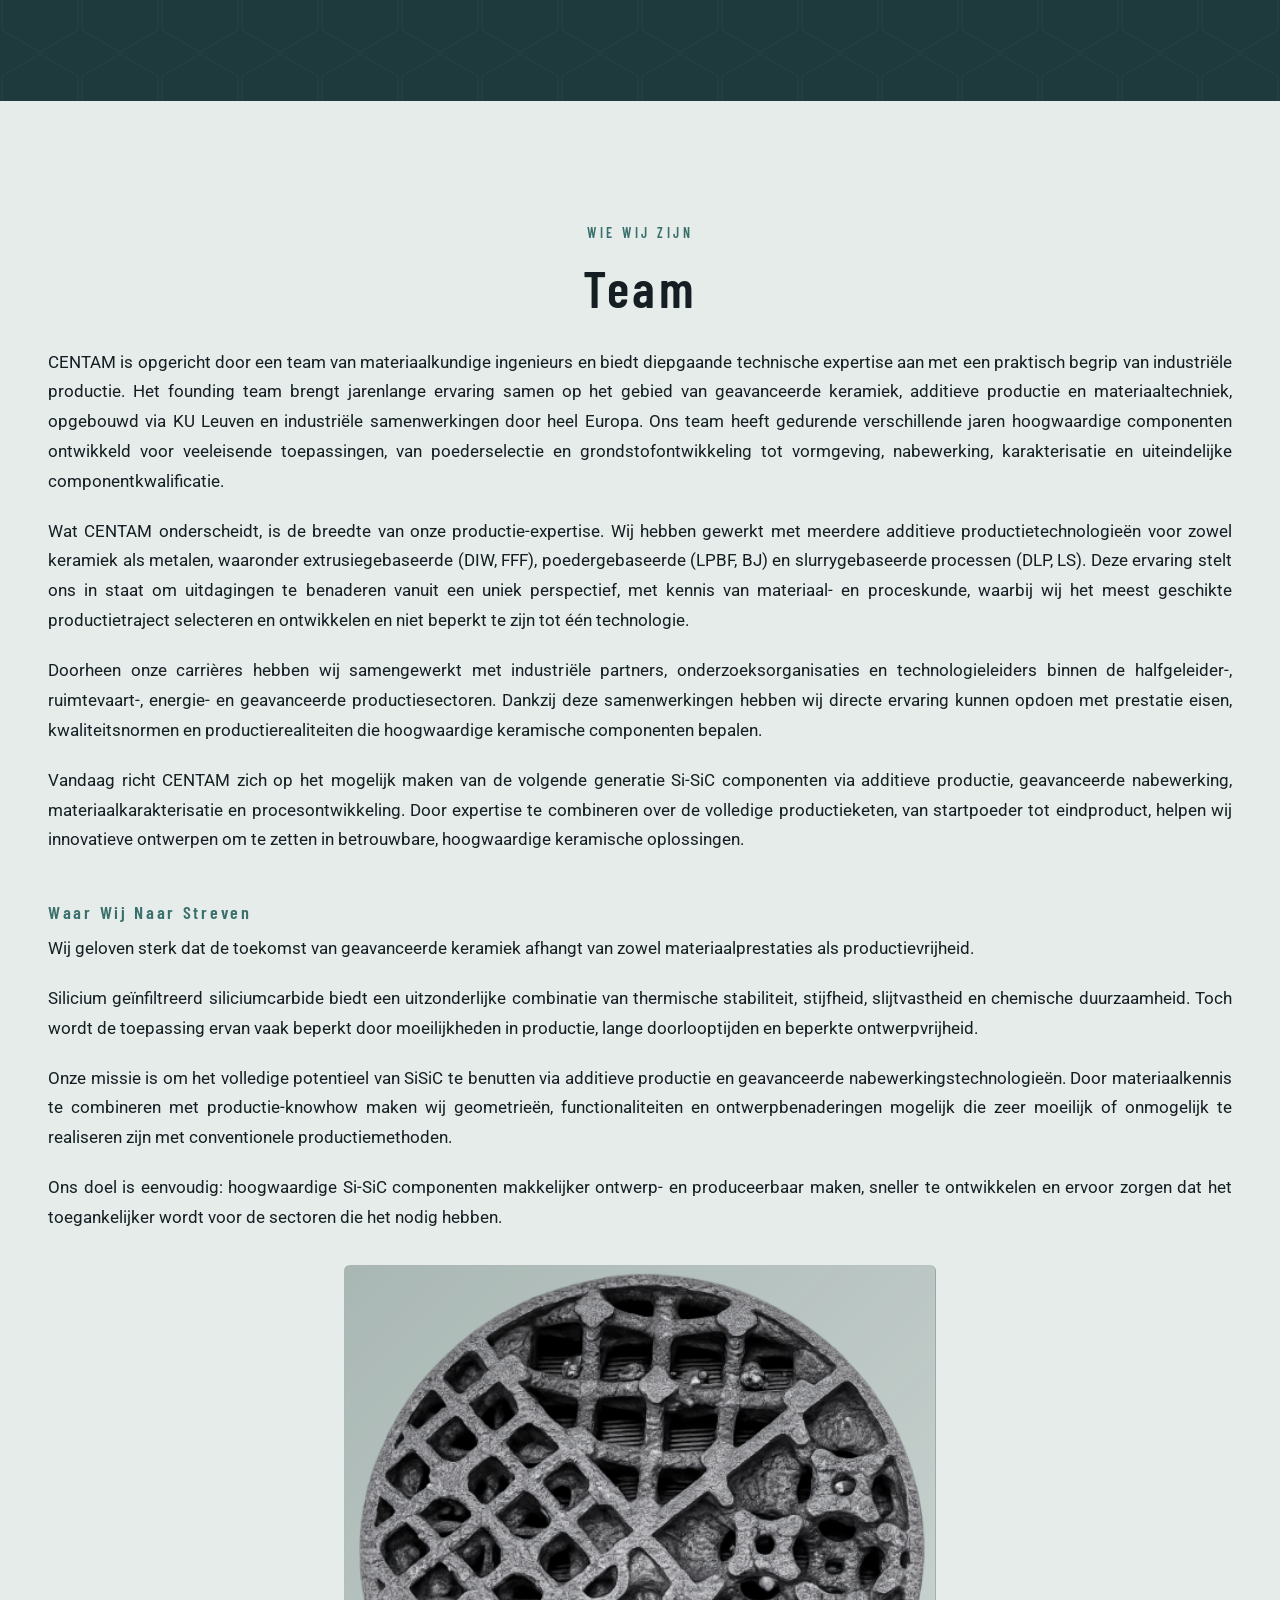
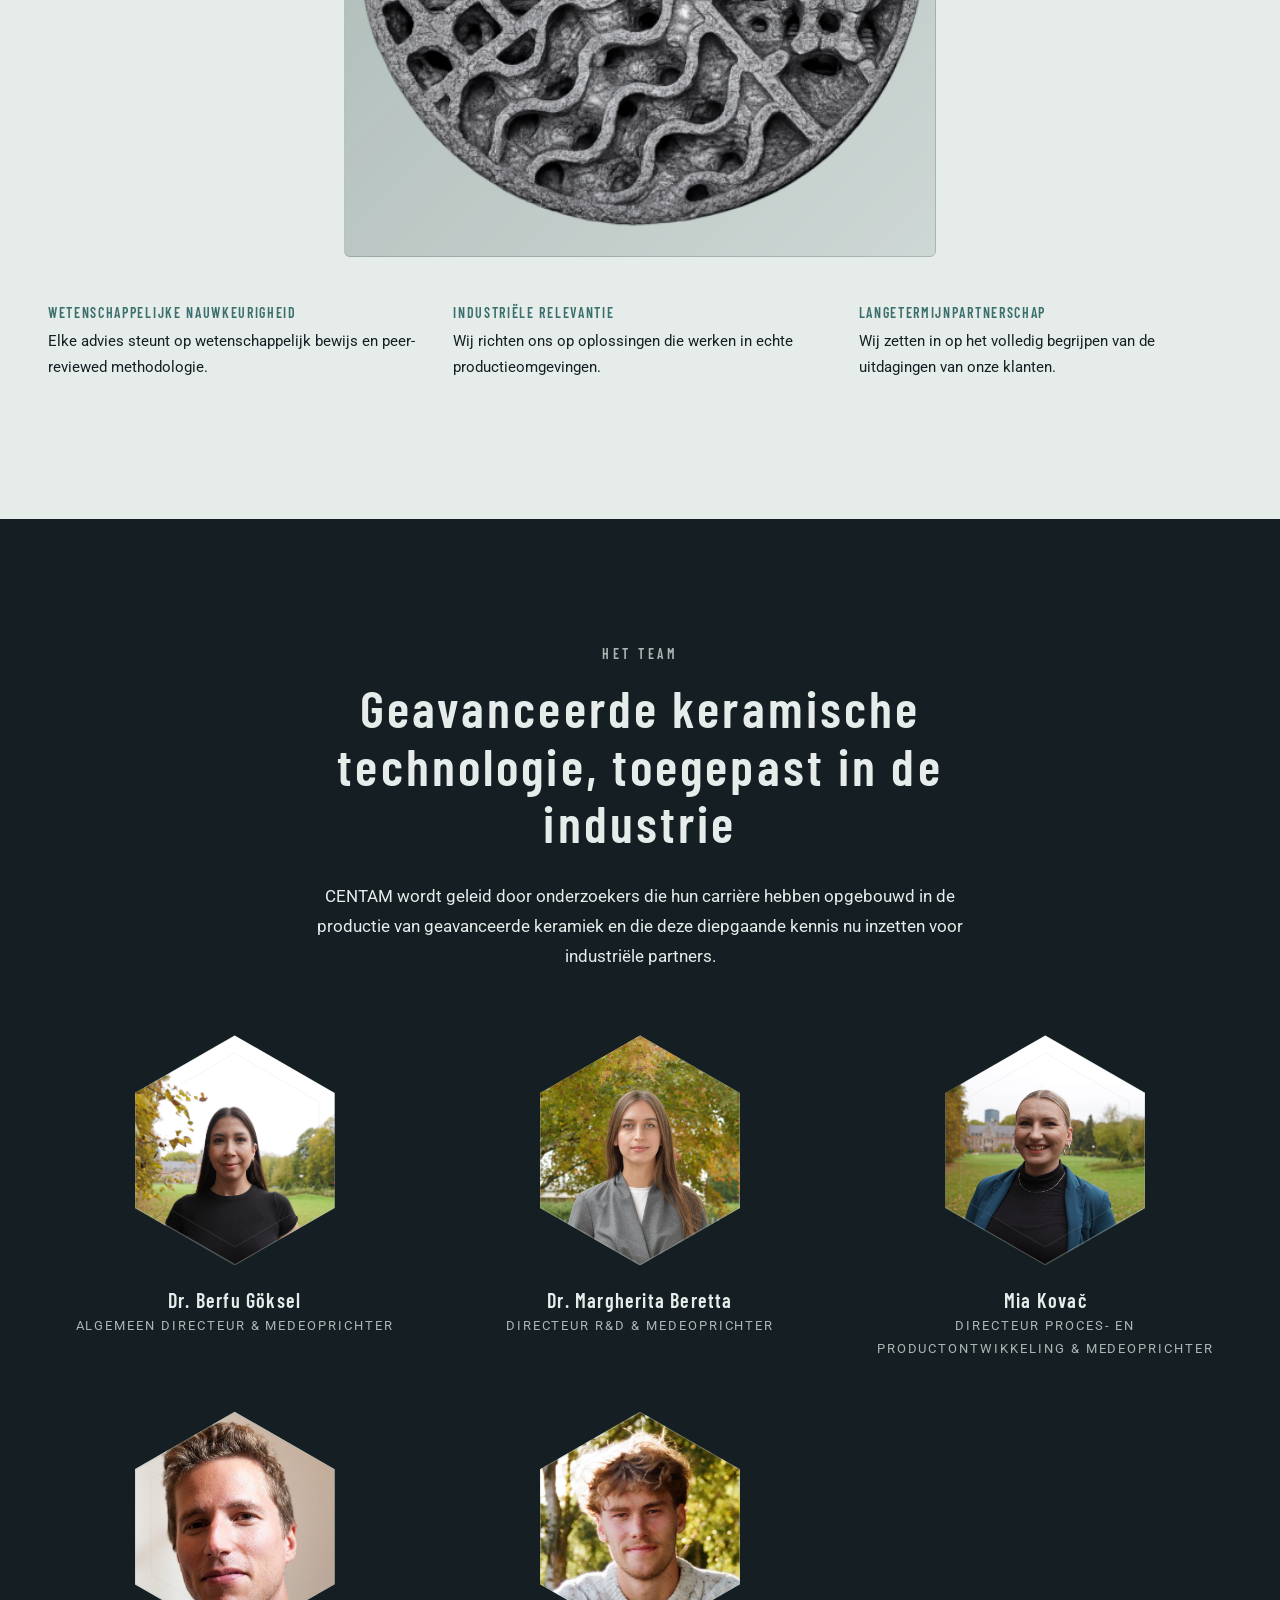
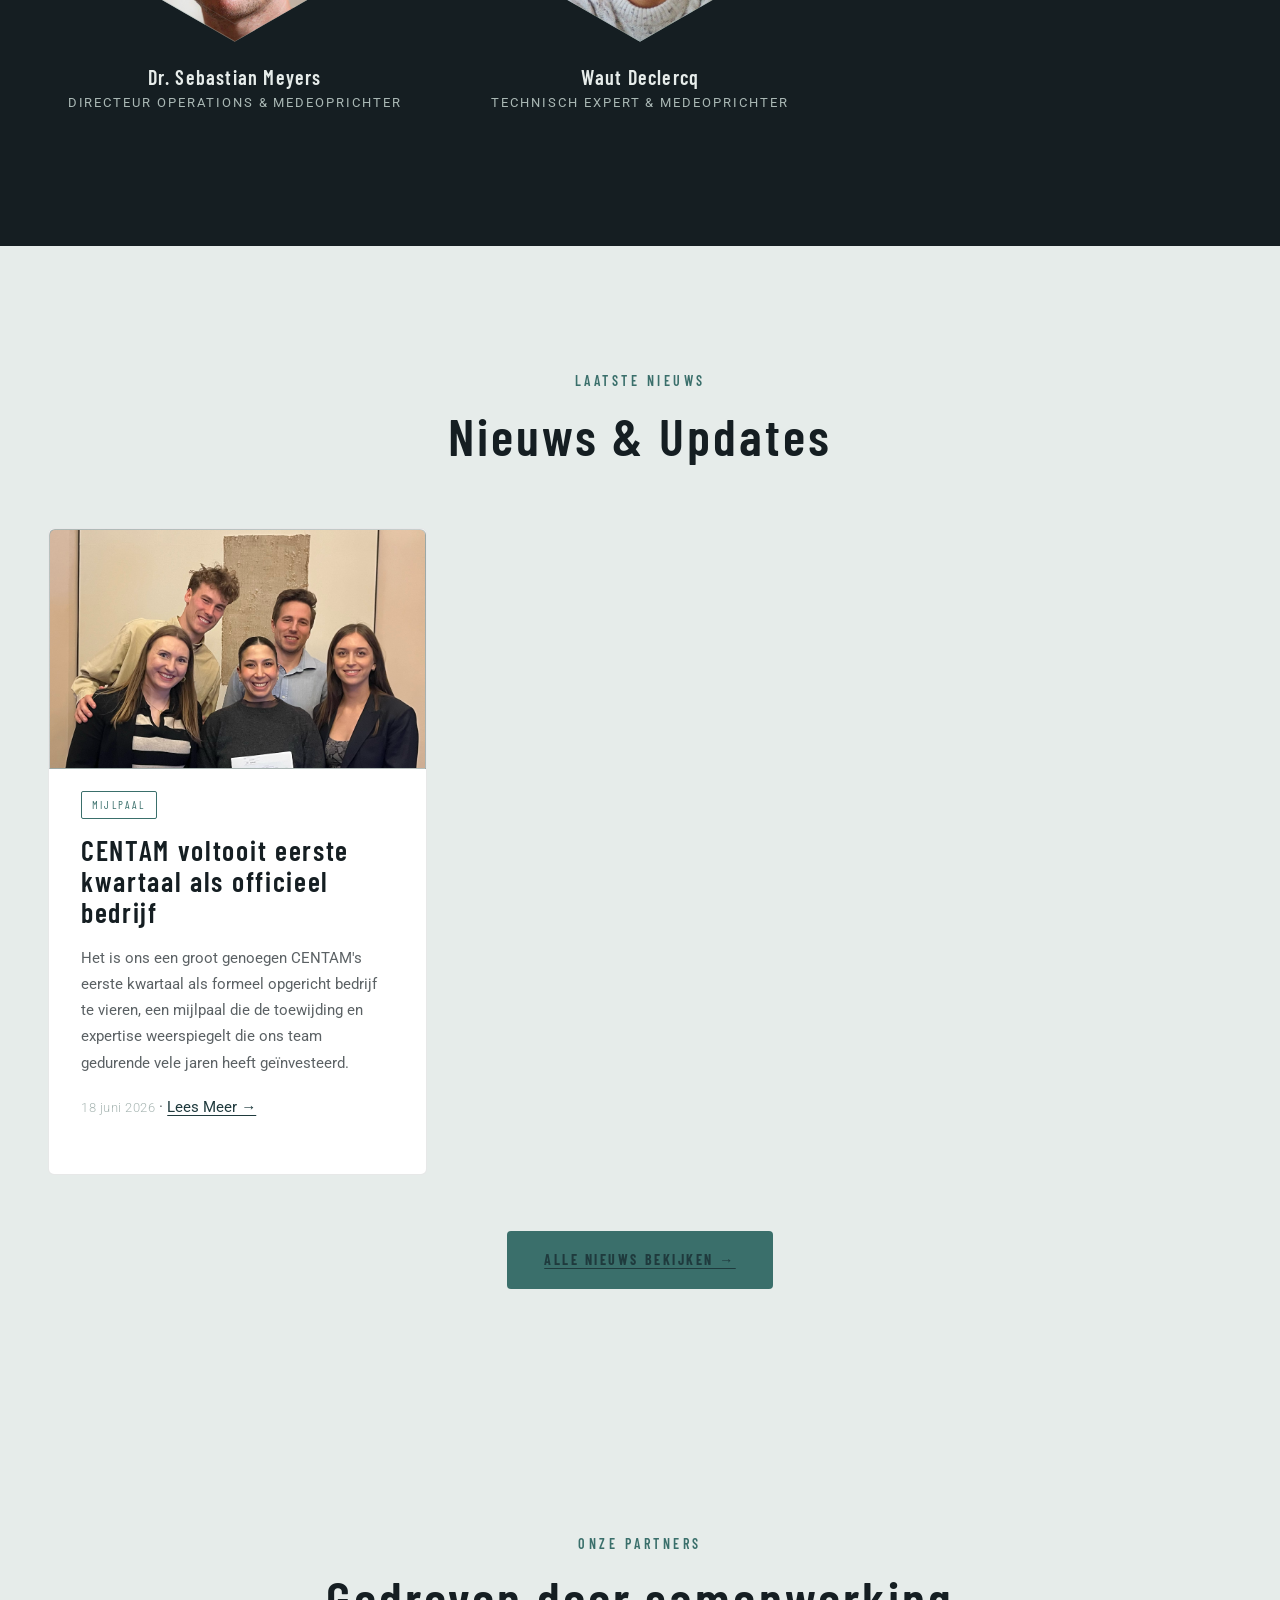
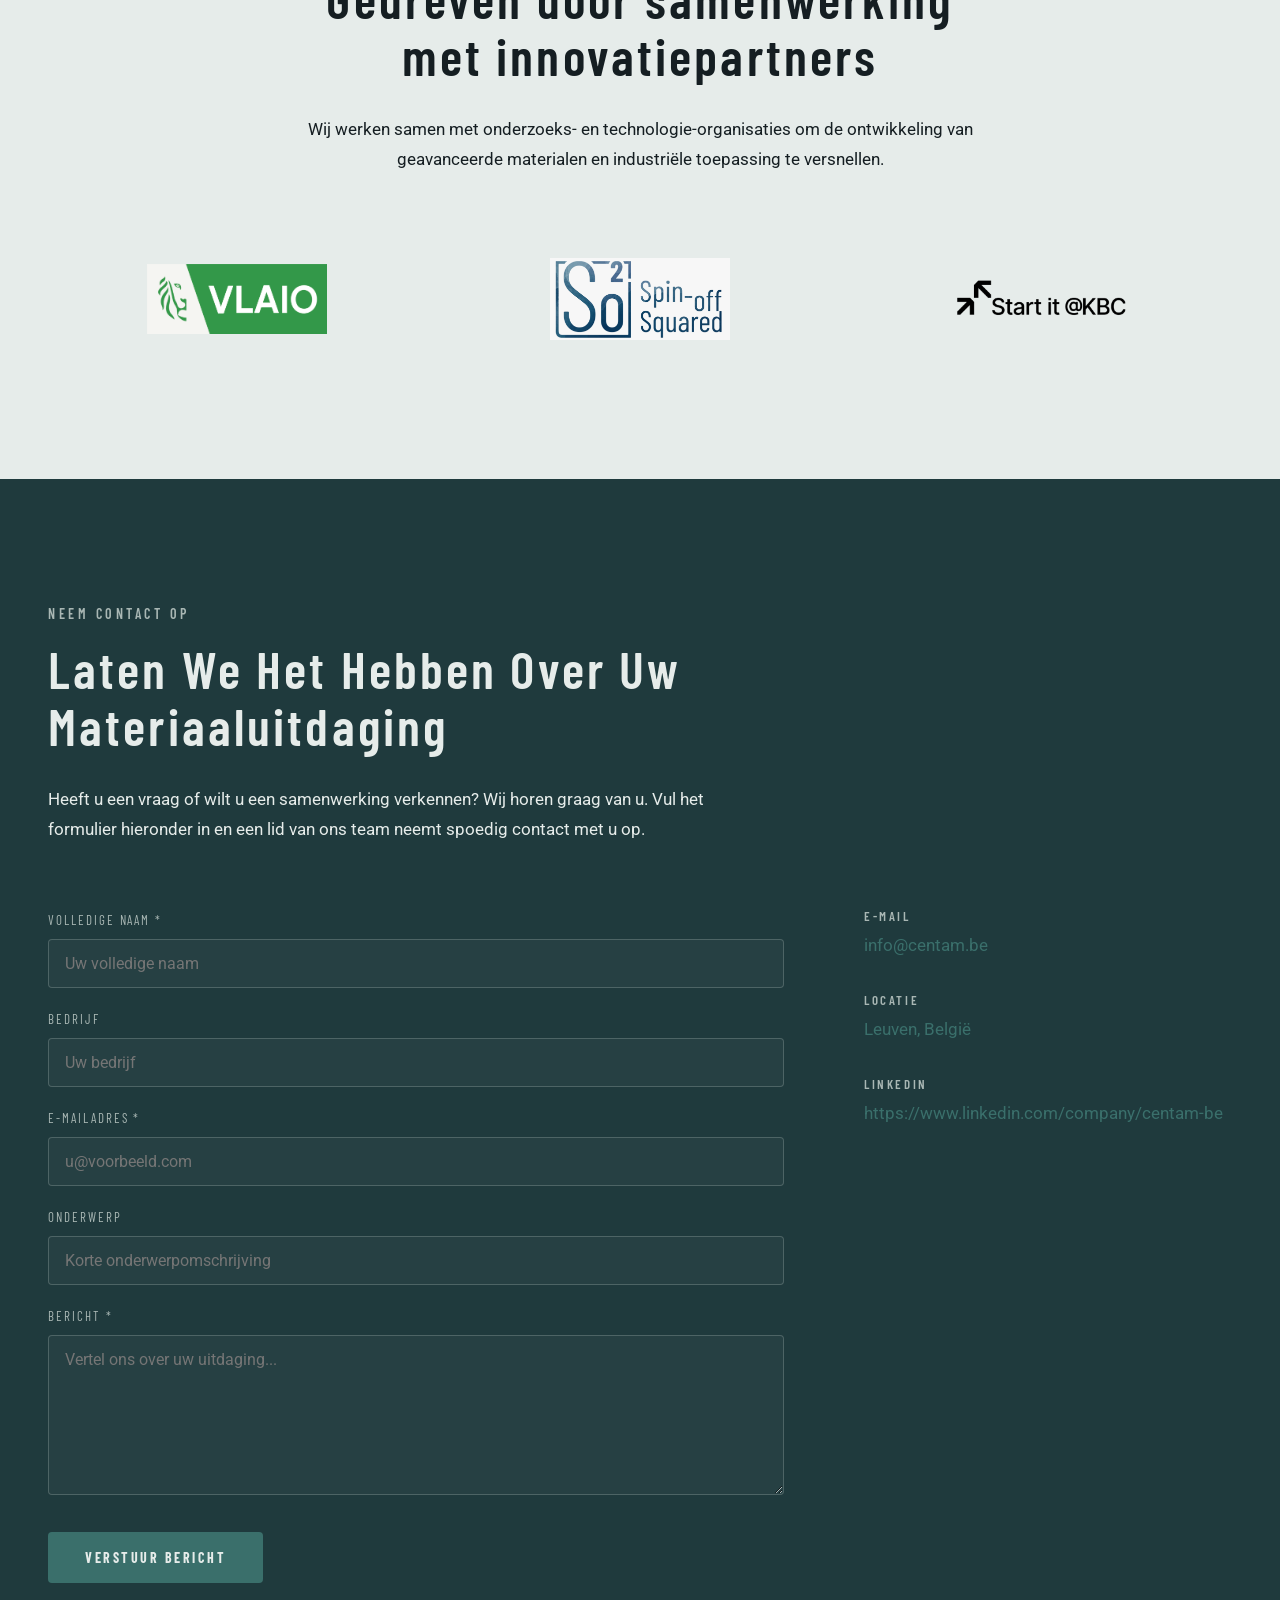
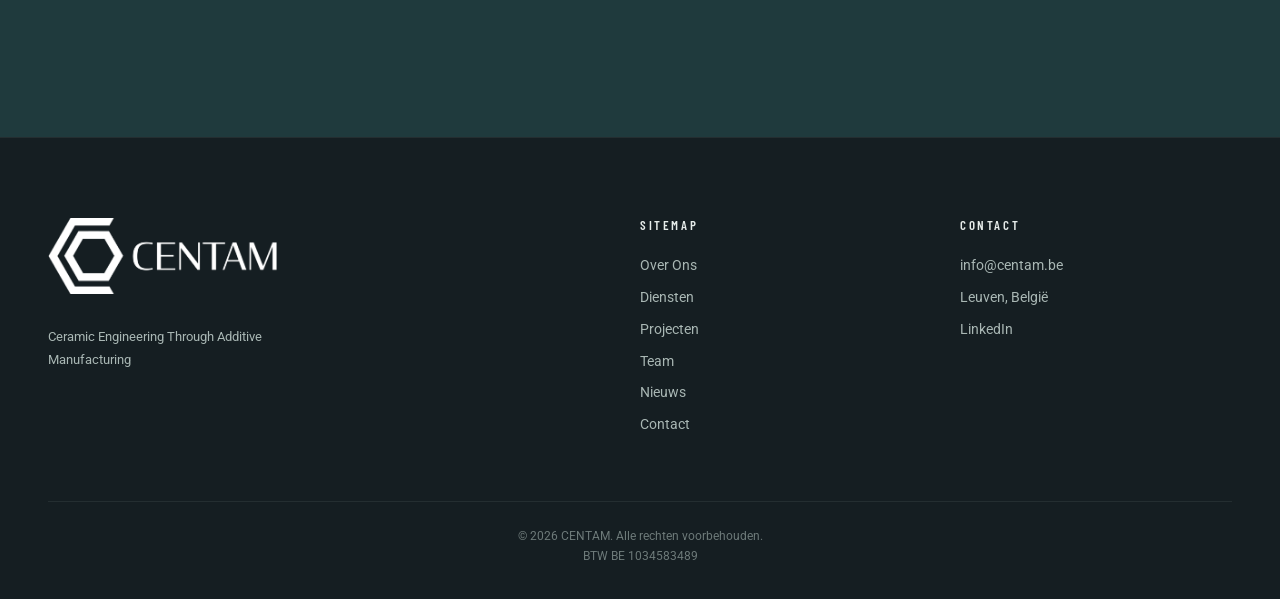
==== commit 776dfc36: "demo - change about us commit for demonstarion purposes, changed title in about us" ====
--- a/nl/index.html
+++ b/nl/index.html
@@ -75,7 +75,7 @@
             geavanceerde Si-SiC onderdelen voor kritieke industriële sectoren.
           </p>
           <div class="hero-actions">
-            <a href="mailto:info@centam.be" class="centam-button" target="_blank" rel="noopener noreferrer">Neem Contact Op</a>
+            <a href="mailto:info@centam.be" class="centam-button">Neem Contact Op</a>
             <a href="#about" class="centam-button centam-button-ghost"
               >Meer Weten ↓</a
             >
@@ -174,8 +174,8 @@
           <div class="about-grid">
             <div>
               <span class="maroon-bar"></span>
-              <div class="centam-eyebrow">Wie Wij Zijn</div>
-              <h3>Van startpoeder tot eindcomponent ontwikkelen wij geavanceerde Si-SiC productieoplossingen.</h3>
+              <div class="centam-eyebrow centam-eyebrow--center">Wie Wij Zijn</div>
+              <h2 class="about-heading">Team</h2>
             <p>CENTAM is opgericht door een team van materiaalkundige ingenieurs en biedt diepgaande technische expertise aan met een praktisch begrip van industriële productie. Het founding team brengt jarenlange ervaring samen op het gebied van geavanceerde keramiek, additieve productie en materiaaltechniek, opgebouwd via KU Leuven en industriële samenwerkingen door heel Europa. Ons team heeft gedurende verschillende jaren hoogwaardige componenten ontwikkeld voor veeleisende toepassingen, van poederselectie en grondstofontwikkeling tot vormgeving, nabewerking, karakterisatie en uiteindelijke componentkwalificatie.</p>
               <p>
                 Wat CENTAM onderscheidt, is de breedte van onze productie-expertise. Wij hebben gewerkt met meerdere additieve productietechnologieën voor zowel keramiek als metalen, waaronder extrusiegebaseerde (DIW, FFF), poedergebaseerde (LPBF, BJ) en slurrygebaseerde processen (DLP, LS). Deze ervaring stelt ons in staat om uitdagingen te benaderen vanuit een uniek perspectief, met kennis van materiaal- en proceskunde, waarbij wij het meest geschikte productietraject selecteren en ontwikkelen en niet beperkt te zijn tot één technologie.</p>
@@ -485,7 +485,7 @@
             </form>
             <div>
               <h4 class="contact-label">E-MAIL</h4>
-              <p class="contact-detail"><a href="mailto:info@centam.be" target="_blank" rel="noopener noreferrer">info@centam.be</a></p>
+              <p class="contact-detail"><a href="mailto:info@centam.be">info@centam.be</a></p>
               <h4 class="contact-label">LOCATIE</h4>
               <p class="contact-detail"><a href="https://www.google.com/maps/place/Leuven/@50.88422,4.622966,12z/data=!3m1!4b1!4m6!3m5!1s0x47c160d05ebbdf85:0x40099ab2f4d5690!8m2!3d50.8791453!4d4.7024648!16zL20vMGs2YnQ?entry=ttu&g_ep=EgoyMDI2MDYxNi4wIKXMDSoASAFQAw%3D%3D" target="_blank" rel="noopener noreferrer">Leuven, België</a></p>
               <h4 class="contact-label">LINKEDIN</h4>
@@ -521,11 +521,11 @@
             <h4>Sitemap</h4>
             <a href="#about">Over Ons</a><a href="#services">Diensten</a
             ><a href="#projects">Projecten</a> <a href="#team">Team</a
-            ><a href="#news">Nieuws</a><a href="mailto:info@centam.be" target="_blank" rel="noopener noreferrer">Contact</a>
+            ><a href="#news">Nieuws</a><a href="mailto:info@centam.be">Contact</a>
           </div>
           <div>
             <h4>Contact</h4>
-            <a href="mailto:info@centam.be" target="_blank" rel="noopener noreferrer">info@centam.be</a>
+            <a href="mailto:info@centam.be">info@centam.be</a>
             <a href="https://www.google.com/maps/place/Leuven/@50.88422,4.622966,12z/data=!3m1!4b1!4m6!3m5!1s0x47c160d05ebbdf85:0x40099ab2f4d5690!8m2!3d50.8791453!4d4.7024648!16zL20vMGs2YnQ?entry=ttu&g_ep=EgoyMDI2MDYxNi4wIKXMDSoASAFQAw%3D%3D" target="_blank" rel="noopener noreferrer">Leuven, België</a><a href="https://www.linkedin.com/company/centam-be" target="_blank" rel="noopener noreferrer">LinkedIn</a>
           </div>
         </div>
--- a/styles.css
+++ b/styles.css
@@ -1139,6 +1139,15 @@
   }
 }
 
+/* About: main heading ("Team"). Uses <h2> so it shares the Projects &
+   Case Studies title's font family/size/weight for free, then just needs
+   centering — its text column is the same width as the body copy below,
+   so centering here lines it up with that text block, not the wider
+   viewport/container. */
+.about-heading {
+  text-align: center;
+}
+
 .values-grid {
   display: grid;
   grid-template-columns: repeat(3, 1fr);
@@ -1263,6 +1272,14 @@
   margin: 0 auto 24px;
 }
 
+/* Centered eyebrow (overrides the default left-aligned, inline-block eyebrow).
+   Switches to block so text-align can center it in its own text column,
+   same mechanism as .about-heading below it. */
+.centam-eyebrow--center {
+  display: block;
+  text-align: center;
+}
+
 /* Card media area that bleeds to the card edges (image header) */
 .card-media {
   margin-left: -32px;
